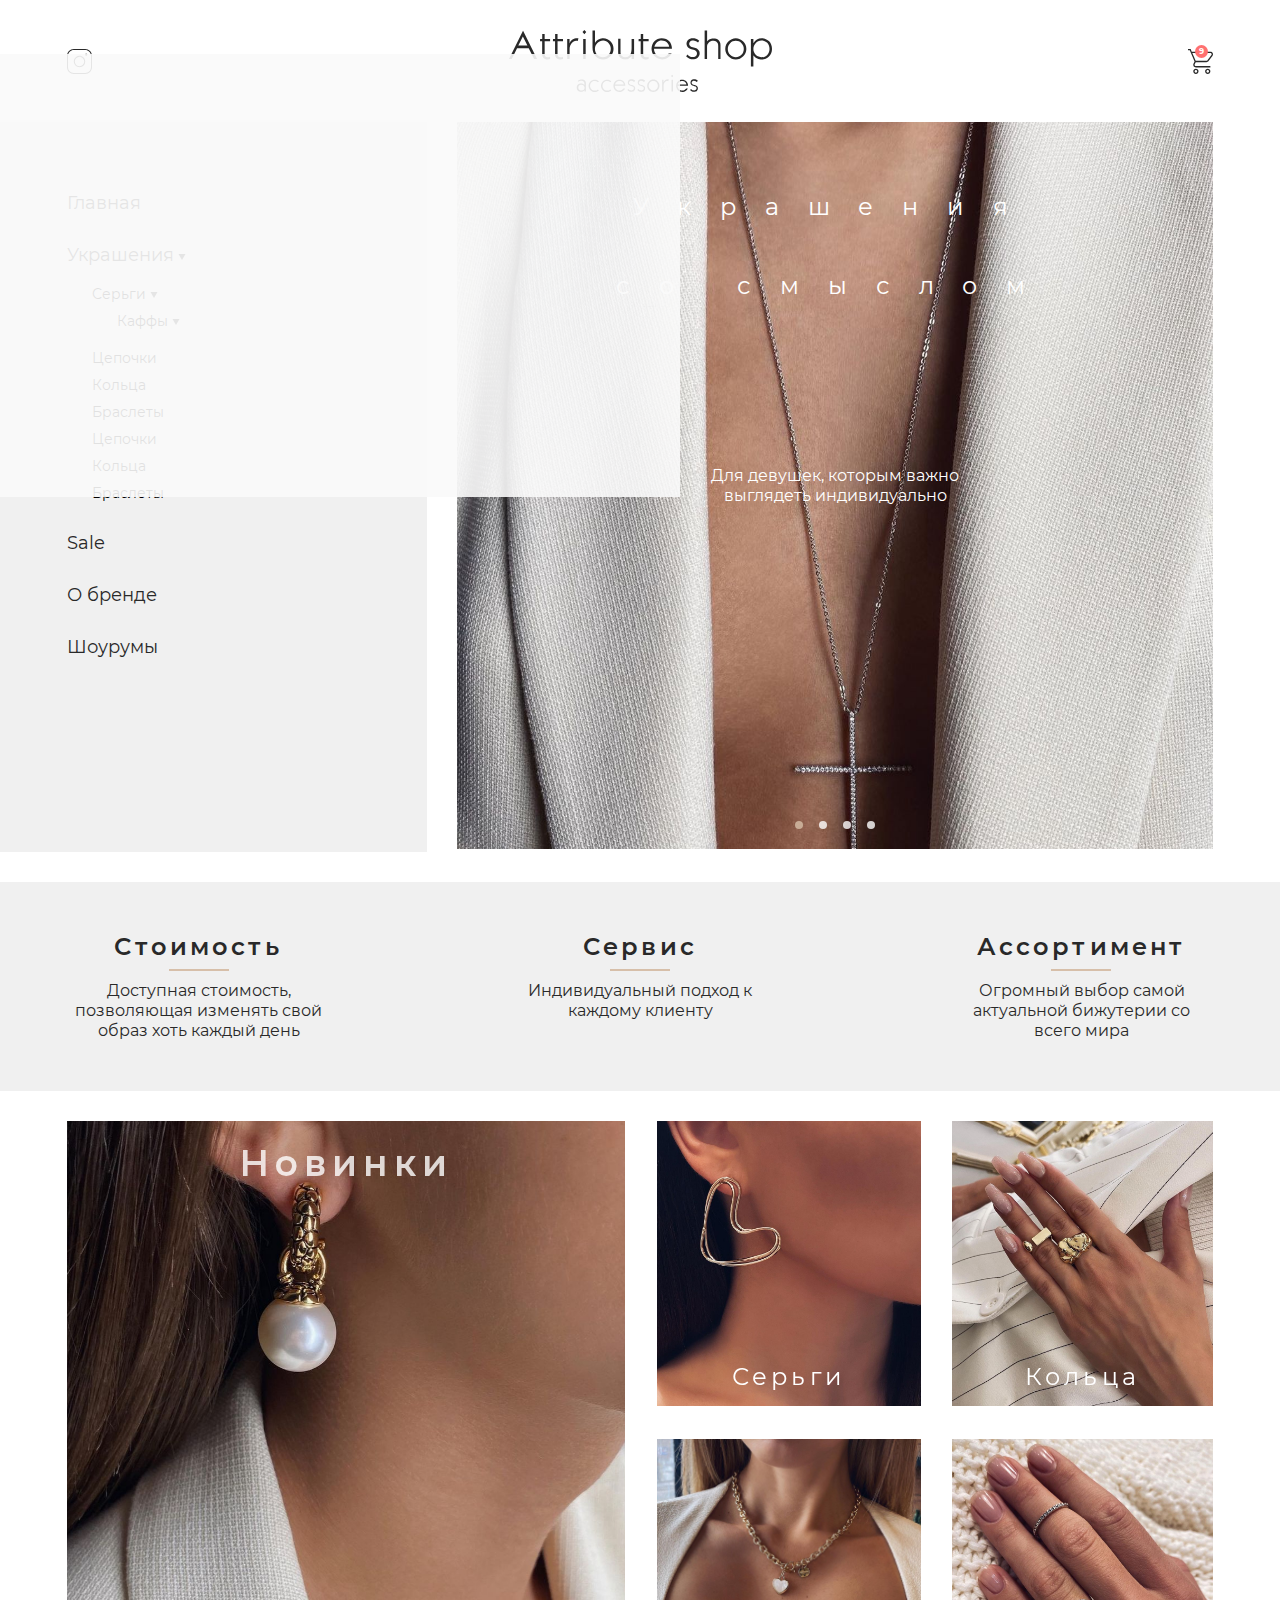
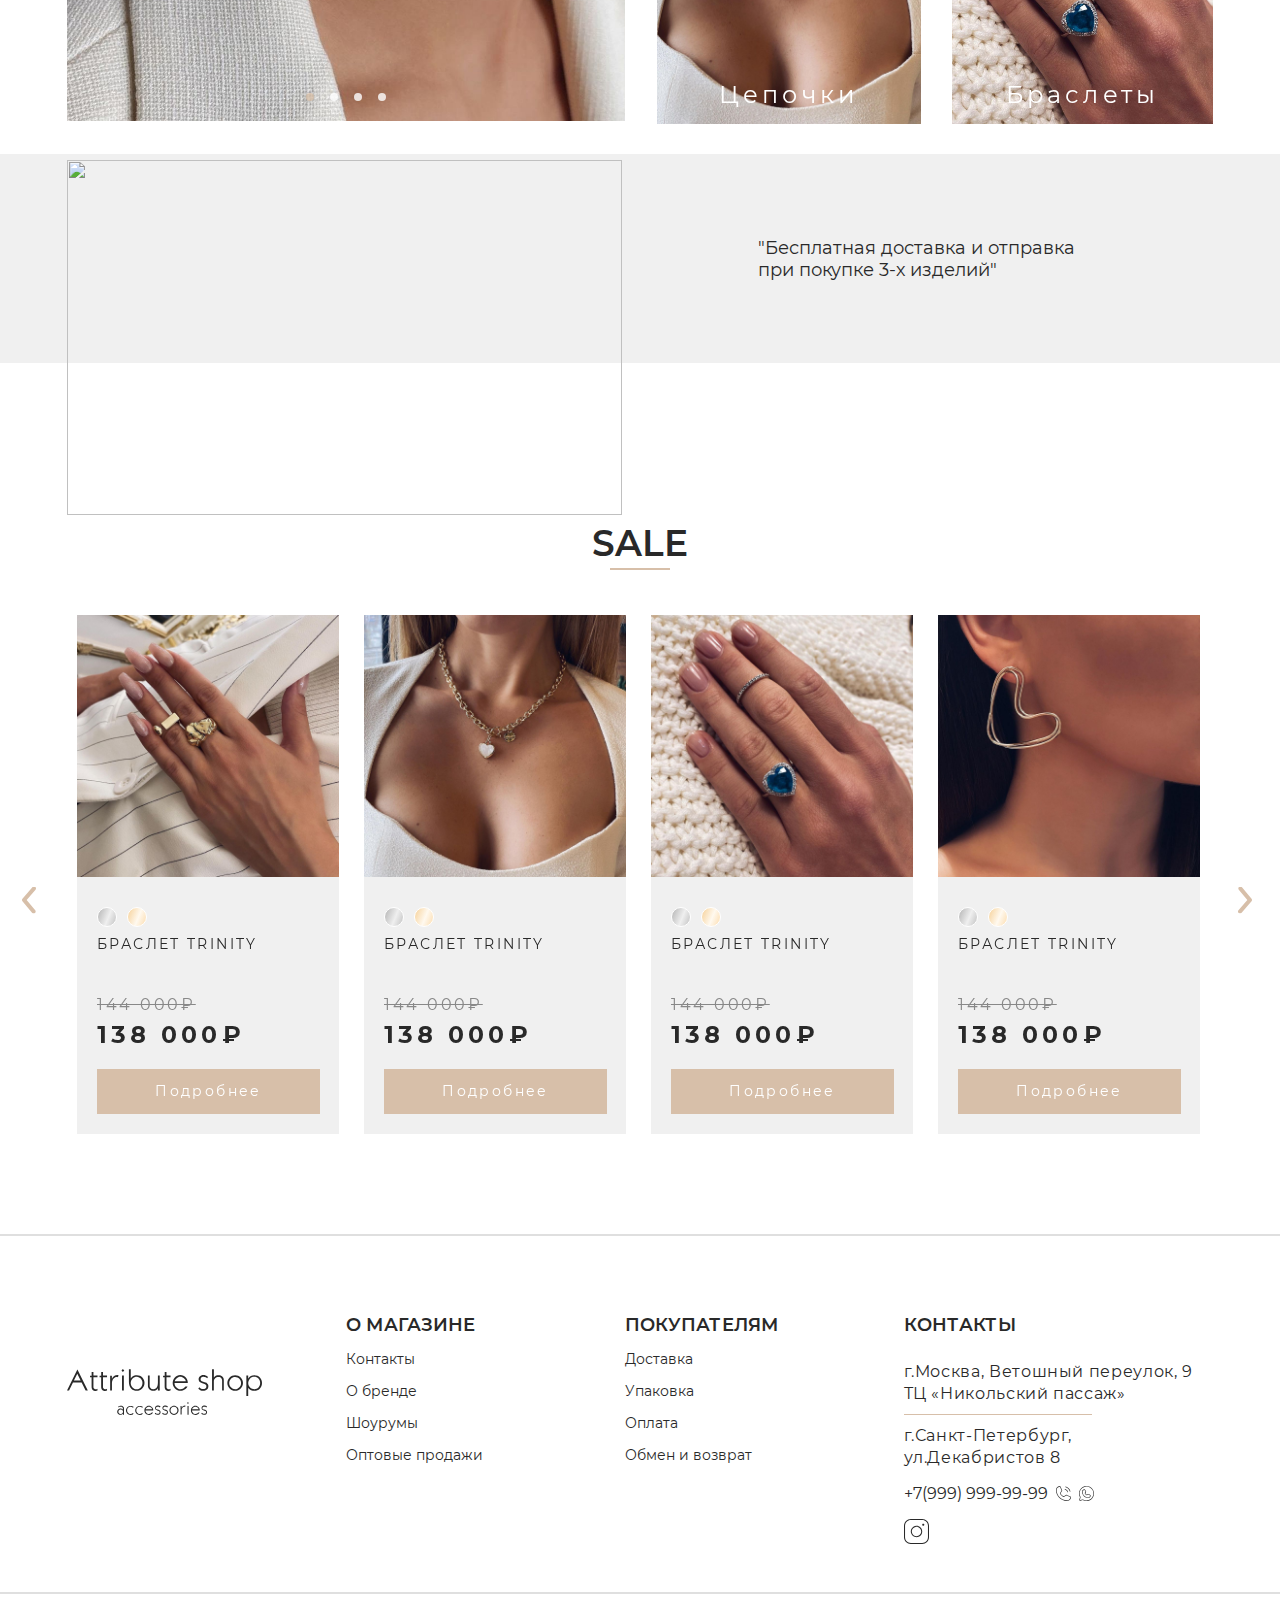
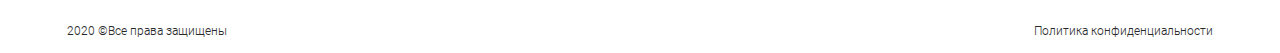
==== index.html @ 47c37ba2 "first" ====
<!DOCTYPE html>
<html lang="en">
  <head>
    <meta charset="UTF-8" />
    <meta name="viewport" content="width=device-width, initial-scale=1.0" />
    <meta http-equiv="X-UA-Compatible" content="ie=edge" />
    <title>Document</title>
    <meta name="author" content="Yuriy Zudikhin" />
    <link rel="stylesheet" href="css/bootstrap.css" />
    <link rel="stylesheet" href="css/slick.css">
    <link rel="stylesheet" href="css/style.css" />
  </head>

  <body>

    <header class="header">
      <div class="container">
        <div class="row">
          <div class="col-12">
            <div class="header_content">
              <a class="header_content_instagram" href="#">
                <img src="img/header/insta.svg" alt="">
              </a>
              <div class="header_content_btn">
                <span></span>
                <span></span>
                <span></span>
              </div>
              <a class="header_content_logo" href="/">
                <img class="header_content_logo_mob" src="img/header/logo_mobile.svg" alt="">
                <img class="header_content_logo_desk" src="img/header/logo_desktop.svg" alt="">
              </a>
              <a class="header_content_cart" href="#">
                <div class="header_content_cart_count">
                  <span>9</span>
                </div>
                <img class="header_content_cart_mob" src="img/header/cart_mob.svg" alt="">
                <img class="header_content_cart_desk" src="img/header/cart_desktop.svg" alt="">
              </a>
            </div>
          </div>
        </div>
      </div>
    </header>

    <div class="header_drop">
      <ul>
        <li><a href="#">Главная</a></li>
        <li>
          <a href="#">Украшения</a>
          <img src="img/arrow_down.svg" alt="">
          <ul class="header_drop_sub">
            <li>
              <a href="#">Серьги</a>
              <img src="img/arrow_down.svg" alt="">
              <ul class="header_drop_sub_drop">
                <li><a href="#">Каффы</a></li>
              </ul>
            </li>
            <li>
              <a href="#">Цепочки</a>
            </li>
            <li>
              <a href="#">Кольца</a>
            </li>
            <li>
              <a href="#">Браслеты</a>
            </li>
          </ul>
        </li>
        <li><a href="#">Sale</a></li>
        <li><a href="#">О бренде</a></li>
        <li><a href="#">Шоурумы</a></li>
      </ul>
      <div class="header_drop_addresses">
        <a class="header_drop_addresses_first" href="#">
          г.Москва, Ветошный переулок, 9 ТЦ «Никольский пассаж»
        </a>
        <a class="header_drop_addresses_second" href="#">
          г.Санкт-Петербург, ул.Декабристов 8
        </a>
      </div>
      <div class="header_drop_link">
        <a class="header_drop_link_insta" href="#"><img src="img/header/insta.svg" alt=""></a>
        <a class="header_drop_link_tel" href="tel:+7(999) 999-99-99">+7(999) 999-99-99</a>
        <a class="header_drop_link_viber" href="#"><img src="img/viber.svg" alt=""></a>
        <a class="header_drop_link_wup" href="#"><img src="img/wup.svg" alt=""></a>
      </div>
    </div>

    <section class="main">
      <div class="container">
        <div class="row">
          <div class="col-4 sidebar">
            <div class="sidebar_content"> 

              <ul class="sidebar_content_menu">
                
                <li class="active">
                  <a href="#">Главная</a>
                </li>

                <li>
                  <a href="#">Украшения</a>
                  <img src="img/arrow_down.svg" alt="">
                  <ul class="sidebar_content_menu_sub">
                    <li>
                      <a href="#">Серьги</a>
                      <img src="img/arrow_down.svg" alt="">
                      <ul class="sidebar_content_menu_sub_drop">
                        <li>
                          <a href="#">Каффы</a>
                          <img src="img/arrow_down.svg" alt="">
                        </li>
                      </ul>
                    </li>
                    <li>
                      <a href="#">Цепочки</a>
                    </li>
                    <li>
                      <a href="#">Кольца</a>
                    </li>
                    <li>
                      <a href="#">Браслеты</a>
                    </li>
                    <li>
                      <a href="#">Цепочки</a>
                    </li>
                    <li>
                      <a href="#">Кольца</a>
                    </li>
                    <li>
                      <a href="#">Браслеты</a>
                    </li>
                  </ul>
                </li>

                <li>
                  <a href="#">Sale</a>
                </li>

                <li>
                  <a href="#">О бренде</a>
                </li>

                <li>
                  <a href="#">Шоурумы</a>
                </li>

              </ul>

            </div>
          </div>
          <div class="col-12 col-xl-8 main_slider">

            <div class="main_slider_content">
              <a class="main_slider_content_item" href="#">
                <div class="main_slider_content_item_title">
                  <span>Украшения</span>
                  <span>со смыслом</span>
                </div>
                
                <p>Для девушек, которым важно выглядеть индивидуально</p>
                <img src="img/main/1.jpg" alt="">
              </a>
  
              <a class="main_slider_content_item" href="#">
                <div class="main_slider_content_item_title">
                  <span>Украшения</span>
                  <span>со смыслом</span>
                </div>
                <p>Для девушек, которым важно выглядеть индивидуально</p>
                <img src="img/main/1.jpg" alt="">
              </a>
  
              <a class="main_slider_content_item" href="#">
                <div class="main_slider_content_item_title">
                  <span>Украшения</span>
                  <span>со смыслом</span>
                </div>
                <p>Для девушек, которым важно выглядеть индивидуально</p>
                <img src="img/main/1.jpg" alt="">
              </a>
  
              <a class="main_slider_content_item" href="#">
                <div class="main_slider_content_item_title">
                  <span>Украшения</span>
                  <span>со смыслом</span>
                </div>
                <p>Для девушек, которым важно выглядеть индивидуально</p>
                <img src="img/main/1.jpg" alt="">
              </a>
            </div>
            


          </div>
        </div>
      </div>
    </section>

    <section class="feature">
      <div class="container">
        <div class="row">
          <div class="col-12">
            <div class="feature_block">
              <div class="feature_block_item">
                <h4>Стоимость</h4>
                <p>Доступная стоимость, позволяющая изменять свой образ хоть каждый день</p>
              </div>

              <div class="feature_block_item">
                <h4>Сервис</h4>
                <p>Индивидуальный подход к каждому клиенту</p>
              </div>

              <div class="feature_block_item">
                <h4>Ассортимент</h4>
                <p>Огромный выбор самой актуальной бижутерии со всего мира</p>
              </div>

            </div>
          </div>
        </div>
      </div>
    </section>

    <section class="home_categories">
      <div class="container">
        <div class="row">
          <div class="col-12">
            <div class="home_categories_block">

              <a class="home_categories_block_item home_categories_block_item-earring" href="#">
                <img src="img/home_cat/sergi.jpg" alt="">
                <h4>Серьги</h4>
                <div class="home_categories_block_item_popup">
                  <h5>Серьги</h5>
                  <span>Подробнее</span>
                </div>
              </a>
              
              <a class="home_categories_block_item home_categories_block_item-ring" href="#">
                <img src="img/home_cat/kolco.jpg" alt="">
                <h4>Кольца</h4>
                <div class="home_categories_block_item_popup">
                  <h5>Кольца</h5>
                  <span>Подробнее</span>
                </div>
              </a>

              <div class="home_categories_block_slider">
                <a href="#" class="home_categories_block_slider_item">
                    <img src="img/home_cat/novinki.jpg" alt="">
                    <h4>Новинки</h4>
                    <div class="home_categories_block_slider_item_popup">
                      <h5>Новинки</h5>
                      <span>Подробнее</span>
                    </div>
                </a>

                <a href="#" class="home_categories_block_slider_item">
                  <img src="img/home_cat/novinki.jpg" alt="">
                  <h4>Новинки</h4>
                  <div class="home_categories_block_slider_item_popup">
                    <h5>Новинки</h5>
                    <span>Подробнее</span>
                  </div>
                </a>

                <a href="#" class="home_categories_block_slider_item">
                  <img src="img/home_cat/novinki.jpg" alt="">
                  <h4>Новинки</h4>
                  <div class="home_categories_block_slider_item_popup">
                    <h5>Новинки</h5>
                    <span>Подробнее</span>
                  </div>
                </a>
                <a href="#" class="home_categories_block_slider_item">
                  <img src="img/home_cat/novinki.jpg" alt="">
                  <h4>Новинки</h4>
                  <div class="home_categories_block_slider_item_popup">
                    <h5>Новинки</h5>
                    <span>Подробнее</span>
                  </div>
                </a>

              </div>

              <a class="home_categories_block_item home_categories_block_item-chains" href="#">
                <img src="img/home_cat/cepochki.jpg" alt="">
                <h4>Цепочки</h4>
                <div class="home_categories_block_item_popup">
                  <h5>Цепочки</h5>
                  <span>Подробнее</span>
                </div>
              </a>

              <a class="home_categories_block_item home_categories_block_item-bracelets" href="#">
                <img src="img/home_cat/brasleti.jpg" alt="">
                <h4>Браслеты</h4>
                <div class="home_categories_block_item_popup">
                  <h5>Браслеты</h5>
                  <span>Подробнее</span>
                </div>
              </a>

            </div>
          </div>
        </div>
      </div>
    </section>

    <section class="home_free">
      <div class="container">
        <div class="row">

          <div class="col-6">
            <div class="home_free_block_img">
              <img src="img/free/1.png" alt="">
            </div>
          </div>

          <div class="col-6">
            <div class="home_free_block_text">
              <p>"Бесплатная доставка и отправка 
                при покупке 3-х изделий"</p>
            </div>
          </div>

        </div>
      </div>
    </section>

    <section class="sale">
      <div class="container">
        <div class="row">
          <div class="col-12">
            <div class="sale_title">
              <h2>SALE</h2>
            </div>
          </div>
          <div class="col-12">
            <div class="sale_block">

              <div class="sale_block_slider">

                <div class="sale_block_slider_item">
                  <div class="sale_block_slider_item_main">

                    <div class="sale_block_slider_item_main_img">
                      <a href="#">
                        <img src="img/home_cat/kolco.jpg" alt="">
                      </a>
                    </div>

                    <div class="sale_block_slider_item_main_colors">
                      <div style="background: linear-gradient(111.8deg, #C0C0C0 11.43%, #EFEFEF 55.88%, #C8C8C8 94.29%);" class="sale_block_slider_item_main_colors_item"></div>
                      <div style="background: linear-gradient(111.8deg, #F8D9AA 11.43%, #FFF9EF 55.88%, #FCE0B7 94.29%);" class="sale_block_slider_item_main_colors_item"></div>
                    </div>

                    <div class="sale_block_slider_item_main_title">
                      <a href="#">БРАСЛЕТ TRINITY</a>
                    </div>

                    <div class="sale_block_slider_item_main_price">
                      <a class="sale_block_slider_item_main_price_old" href="#"><strike>144 000₽</strike></a>
                      <a class="sale_block_slider_item_main_price_current" href="#">138 000₽</a>
                    </div>

                    <a class="sale_block_slider_item_main_detail" href="#">Подробнее</a>

                  </div>
                </div>

                <div class="sale_block_slider_item">
                  <div class="sale_block_slider_item_main">

                    <div class="sale_block_slider_item_main_img">
                      <a href="#">
                        <img src="img/home_cat/cepochki.jpg" alt="">
                      </a>
                    </div>

                    <div class="sale_block_slider_item_main_colors">
                      <div style="background: linear-gradient(111.8deg, #C0C0C0 11.43%, #EFEFEF 55.88%, #C8C8C8 94.29%);" class="sale_block_slider_item_main_colors_item"></div>
                      <div style="background: linear-gradient(111.8deg, #F8D9AA 11.43%, #FFF9EF 55.88%, #FCE0B7 94.29%);" class="sale_block_slider_item_main_colors_item"></div>
                    </div>

                    <div class="sale_block_slider_item_main_title">
                      <a href="#">БРАСЛЕТ TRINITY</a>
                    </div>

                    <div class="sale_block_slider_item_main_price">
                      <a class="sale_block_slider_item_main_price_old" href="#"><strike>144 000₽</strike></a>
                      <a class="sale_block_slider_item_main_price_current" href="#">138 000₽</a>
                    </div>

                    <a class="sale_block_slider_item_main_detail" href="#">Подробнее</a>

                  </div>
                </div>

                <div class="sale_block_slider_item">
                  <div class="sale_block_slider_item_main">

                    <div class="sale_block_slider_item_main_img">
                      <a href="#">
                        <img src="img/home_cat/brasleti.jpg" alt="">
                      </a>
                    </div>

                    <div class="sale_block_slider_item_main_colors">
                      <div style="background: linear-gradient(111.8deg, #C0C0C0 11.43%, #EFEFEF 55.88%, #C8C8C8 94.29%);" class="sale_block_slider_item_main_colors_item"></div>
                      <div style="background: linear-gradient(111.8deg, #F8D9AA 11.43%, #FFF9EF 55.88%, #FCE0B7 94.29%);" class="sale_block_slider_item_main_colors_item"></div>
                    </div>

                    <div class="sale_block_slider_item_main_title">
                      <a href="#">БРАСЛЕТ TRINITY</a>
                    </div>

                    <div class="sale_block_slider_item_main_price">
                      <a class="sale_block_slider_item_main_price_old" href="#"><strike>144 000₽</strike></a>
                      <a class="sale_block_slider_item_main_price_current" href="#">138 000₽</a>
                    </div>

                    <a class="sale_block_slider_item_main_detail" href="#">Подробнее</a>

                  </div>
                </div>

                <div class="sale_block_slider_item">
                  <div class="sale_block_slider_item_main">

                    <div class="sale_block_slider_item_main_img">
                      <a href="#">
                        <img src="img/home_cat/sergi.jpg" alt="">
                      </a>
                    </div>

                    <div class="sale_block_slider_item_main_colors">
                      <div style="background: linear-gradient(111.8deg, #C0C0C0 11.43%, #EFEFEF 55.88%, #C8C8C8 94.29%);" class="sale_block_slider_item_main_colors_item"></div>
                      <div style="background: linear-gradient(111.8deg, #F8D9AA 11.43%, #FFF9EF 55.88%, #FCE0B7 94.29%);" class="sale_block_slider_item_main_colors_item"></div>
                    </div>

                    <div class="sale_block_slider_item_main_title">
                      <a href="#">БРАСЛЕТ TRINITY</a>
                    </div>

                    <div class="sale_block_slider_item_main_price">
                      <a class="sale_block_slider_item_main_price_old" href="#"><strike>144 000₽</strike></a>
                      <a class="sale_block_slider_item_main_price_current" href="#">138 000₽</a>
                    </div>

                    <a class="sale_block_slider_item_main_detail" href="#">Подробнее</a>

                  </div>
                </div>

                <div class="sale_block_slider_item">
                  <div class="sale_block_slider_item_main">

                    <div class="sale_block_slider_item_main_img">
                      <a href="#">
                        <img src="img/home_cat/kolco.jpg" alt="">
                      </a>
                    </div>

                    <div class="sale_block_slider_item_main_colors">
                      <div style="background: linear-gradient(111.8deg, #C0C0C0 11.43%, #EFEFEF 55.88%, #C8C8C8 94.29%);" class="sale_block_slider_item_main_colors_item"></div>
                      <div style="background: linear-gradient(111.8deg, #F8D9AA 11.43%, #FFF9EF 55.88%, #FCE0B7 94.29%);" class="sale_block_slider_item_main_colors_item"></div>
                    </div>

                    <div class="sale_block_slider_item_main_title">
                      <a href="#">БРАСЛЕТ TRINITY</a>
                    </div>

                    <div class="sale_block_slider_item_main_price">
                      <a class="sale_block_slider_item_main_price_old" href="#"><strike>144 000₽</strike></a>
                      <a class="sale_block_slider_item_main_price_current" href="#">138 000₽</a>
                    </div>

                    <a class="sale_block_slider_item_main_detail" href="#">Подробнее</a>

                  </div>
                </div>

                <div class="sale_block_slider_item">
                  <div class="sale_block_slider_item_main">

                    <div class="sale_block_slider_item_main_img">
                      <a href="#">
                        <img src="img/home_cat/cepochki.jpg" alt="">
                      </a>
                    </div>

                    <div class="sale_block_slider_item_main_colors">
                      <div style="background: linear-gradient(111.8deg, #C0C0C0 11.43%, #EFEFEF 55.88%, #C8C8C8 94.29%);" class="sale_block_slider_item_main_colors_item"></div>
                      <div style="background: linear-gradient(111.8deg, #F8D9AA 11.43%, #FFF9EF 55.88%, #FCE0B7 94.29%);" class="sale_block_slider_item_main_colors_item"></div>
                    </div>

                    <div class="sale_block_slider_item_main_title">
                      <a href="#">БРАСЛЕТ TRINITY</a>
                    </div>

                    <div class="sale_block_slider_item_main_price">
                      <a class="sale_block_slider_item_main_price_old" href="#"><strike>144 000₽</strike></a>
                      <a class="sale_block_slider_item_main_price_current" href="#">138 000₽</a>
                    </div>

                    <a class="sale_block_slider_item_main_detail" href="#">Подробнее</a>

                  </div>
                </div>

                <div class="sale_block_slider_item">
                  <div class="sale_block_slider_item_main">

                    <div class="sale_block_slider_item_main_img">
                      <a href="#">
                        <img src="img/home_cat/brasleti.jpg" alt="">
                      </a>
                    </div>

                    <div class="sale_block_slider_item_main_colors">
                      <div style="background: linear-gradient(111.8deg, #C0C0C0 11.43%, #EFEFEF 55.88%, #C8C8C8 94.29%);" class="sale_block_slider_item_main_colors_item"></div>
                      <div style="background: linear-gradient(111.8deg, #F8D9AA 11.43%, #FFF9EF 55.88%, #FCE0B7 94.29%);" class="sale_block_slider_item_main_colors_item"></div>
                    </div>

                    <div class="sale_block_slider_item_main_title">
                      <a href="#">БРАСЛЕТ TRINITY</a>
                    </div>

                    <div class="sale_block_slider_item_main_price">
                      <a class="sale_block_slider_item_main_price_old" href="#"><strike>144 000₽</strike></a>
                      <a class="sale_block_slider_item_main_price_current" href="#">138 000₽</a>
                    </div>

                    <a class="sale_block_slider_item_main_detail" href="#">Подробнее</a>

                  </div>
                </div>

                <div class="sale_block_slider_item">
                  <div class="sale_block_slider_item_main">

                    <div class="sale_block_slider_item_main_img">
                      <a href="#">
                        <img src="img/home_cat/sergi.jpg" alt="">
                      </a>
                    </div>

                    <div class="sale_block_slider_item_main_colors">
                      <div style="background: linear-gradient(111.8deg, #C0C0C0 11.43%, #EFEFEF 55.88%, #C8C8C8 94.29%);" class="sale_block_slider_item_main_colors_item"></div>
                      <div style="background: linear-gradient(111.8deg, #F8D9AA 11.43%, #FFF9EF 55.88%, #FCE0B7 94.29%);" class="sale_block_slider_item_main_colors_item"></div>
                    </div>

                    <div class="sale_block_slider_item_main_title">
                      <a href="#">БРАСЛЕТ TRINITY</a>
                    </div>

                    <div class="sale_block_slider_item_main_price">
                      <a class="sale_block_slider_item_main_price_old" href="#"><strike>144 000₽</strike></a>
                      <a class="sale_block_slider_item_main_price_current" href="#">138 000₽</a>
                    </div>

                    <a class="sale_block_slider_item_main_detail" href="#">Подробнее</a>

                  </div>
                </div>

              </div>

              <div class="sale_block_arrows">
                <button class="sale_block_arrows_prev">
                  <img src="img/sale/arrow_prev.svg" alt="">
                </button>

                <button class="sale_block_arrows_next">
                  <img src="img/sale/arrow_next.svg" alt="">
                </button>

              </div>

            </div>
          </div>
        </div>
      </div>
    </section>

    <footer class="footer">
      <div class="container">
        <div class="row">
          <div class="col-12">
            <div class="footer_content">
              <div class="footer_content_logo">
                <a href="/">
                  <img class="footer_content_logo_mob" src="img/footer/logo_mob.svg" alt="">
                  <img class="footer_content_logo_desktop" src="img/footer/logo_footer.svg" alt="">
                </a>
              </div>
              <div class="footer_content_item footer_content_item-shop">
                <h3>О МАГАЗИНЕ</h3>
                <ul>
                  <li>
                    <a href="#">Контакты</a>
                  </li>
                  <li>
                    <a href="#">О бренде</a>
                  </li>
                  <li>
                    <a href="#">Шоурумы</a>
                  </li>
                  <li>
                    <a href="#">Оптовые продажи</a>
                  </li>
                </ul>
              </div>

              <div class="footer_content_item footer_content_item-buyer">
                <h3>ПОКУПАТЕЛЯМ</h3>
                <ul>
                  <li>
                    <a href="#">Доставка</a>
                  </li>
                  <li>
                    <a href="#">Упаковка</a>
                  </li>
                  <li>
                    <a href="#">Оплата</a>
                  </li>
                  <li>
                    <a href="#">Обмен и возврат</a>
                  </li>
                </ul>
              </div>

              <div class="footer_content_item footer_content_item-contacts">
                <h3>КОНТАКТЫ</h3>
                <div class="footer_content_item-contacts_item footer_content_item-contacts_item-first">
                  <a href="#">
                    г.Москва, Ветошный переулок, 9 ТЦ «Никольский пассаж»
                  </a>
                </div>
                <div class="footer_content_item-contacts_item footer_content_item-contacts_item-second">
                  <a href="#">
                    г.Санкт-Петербург, ул.Декабристов 8
                  </a>
                </div>
                <div class="footer_content_item-contacts_item_links">
                  <a class="footer_content_item-contacts_item_links_tel" href="tel:+7(999) 999-99-99">+7(999) 999-99-99</a>
                  <a href="#"><img src="img/footer/viber.svg" alt=""></a>
                  <a href="#"><img src="img/footer/wup.svg" alt=""></a>
                </div>
                <a class="footer_content_item-contacts_item_insta" href="#">
                  <img src="img/header/insta.svg" alt="">
                </a>
              </div>

            </div>
          </div>
        </div>
      </div>
    </footer>

    <div class="copyright">
      <div class="container">
        <div class="row">
          <div class="col-12">
            <div class="copyright_main">
              <p>2020 ©Все права защищены</p>
              <a href="#">Политика конфиденциальности</a>
            </div>
          </div>
        </div>
      </div>
    </div>

    <div class="fakeblock"></div>

    <script src="js/jquery-3.5.1.min.js"></script>
    <script src="js/slick.js"></script>
    <script src="js/main.js"></script>
  </body>
</html>
---- css/style.css ----
html, body, div, span, applet, object, iframe,
h1, h2, h3, h4, h5, h6, p, blockquote, pre,
a, abbr, acronym, address, big, cite, code,
del, dfn, em, img, ins, kbd, q, s, samp,
small, strike, strong, sub, sup, tt, var,
b, u, i, center,
dl, dt, dd, ol, ul, li,
fieldset, form, label, legend,
table, caption, tbody, tfoot, thead, tr, th, td,
article, aside, canvas, details, embed,
figure, figcaption, footer, header, hgroup,
menu, nav, output, ruby, section, summary,
time, mark, audio, video {
  margin: 0;
  padding: 0;
  border: 0;
  font-size: 100%;
  font: inherit;
  vertical-align: baseline;
}

/* make sure to set some focus styles for accessibility */
:focus {
  outline: 0;
}

/* HTML5 display-role reset for older browsers */
article, aside, details, figcaption, figure,
footer, header, hgroup, menu, nav, section {
  display: block;
}

body {
  line-height: 1;
}

ol, ul {
  list-style: none;
}

blockquote, q {
  quotes: none;
}

blockquote:before, blockquote:after,
q:before, q:after {
  content: '';
  content: none;
}

table {
  border-collapse: collapse;
  border-spacing: 0;
}

input[type=search]::-webkit-search-cancel-button,
input[type=search]::-webkit-search-decoration,
input[type=search]::-webkit-search-results-button,
input[type=search]::-webkit-search-results-decoration {
  -webkit-appearance: none;
  -moz-appearance: none;
}

input[type=search] {
  -webkit-appearance: none;
  -moz-appearance: none;
  -webkit-box-sizing: content-box;
  box-sizing: content-box;
}

textarea {
  overflow: auto;
  vertical-align: top;
  resize: vertical;
}

/**
 * Correct `inline-block` display not defined in IE 6/7/8/9 and Firefox 3.
 */
audio,
canvas,
video {
  display: inline-block;
  *display: inline;
  *zoom: 1;
  max-width: 100%;
}

/**
 * Prevent modern browsers from displaying `audio` without controls.
 * Remove excess height in iOS 5 devices.
 */
audio:not([controls]) {
  display: none;
  height: 0;
}

/**
 * Address styling not present in IE 7/8/9, Firefox 3, and Safari 4.
 * Known issue: no IE 6 support.
 */
[hidden] {
  display: none;
}

/**
 * 1. Correct text resizing oddly in IE 6/7 when body `font-size` is set using
 *    `em` units.
 * 2. Prevent iOS text size adjust after orientation change, without disabling
 *    user zoom.
 */
html {
  font-size: 100%;
  /* 1 */
  -webkit-text-size-adjust: 100%;
  /* 2 */
  -ms-text-size-adjust: 100%;
  /* 2 */
}

/**
 * Address `outline` inconsistency between Chrome and other browsers.
 */
a {
  text-decoration: none;
}

a:focus {
  outline: none;
}

/**
 * Improve readability when focused and also mouse hovered in all browsers.
 */
a:active,
a:hover {
  outline: 0;
}

/**
 * 1. Remove border when inside `a` element in IE 6/7/8/9 and Firefox 3.
 * 2. Improve image quality when scaled in IE 7.
 */
img {
  border: 0;
  /* 1 */
  -ms-interpolation-mode: bicubic;
  /* 2 */
}

/**
 * Address margin not present in IE 6/7/8/9, Safari 5, and Opera 11.
 */
figure {
  margin: 0;
}

/**
 * Correct margin displayed oddly in IE 6/7.
 */
form {
  margin: 0;
}

/**
 * Define consistent border, margin, and padding.
 */
fieldset {
  border: 1px solid #c0c0c0;
  margin: 0 2px;
  padding: 0.35em 0.625em 0.75em;
}

/**
 * 1. Correct color not being inherited in IE 6/7/8/9.
 * 2. Correct text not wrapping in Firefox 3.
 * 3. Correct alignment displayed oddly in IE 6/7.
 */
legend {
  border: 0;
  /* 1 */
  padding: 0;
  white-space: normal;
  /* 2 */
  *margin-left: -7px;
  /* 3 */
}

/**
 * 1. Correct font size not being inherited in all browsers.
 * 2. Address margins set differently in IE 6/7, Firefox 3+, Safari 5,
 *    and Chrome.
 * 3. Improve appearance and consistency in all browsers.
 */
button,
input,
select,
textarea {
  font-size: 100%;
  /* 1 */
  margin: 0;
  /* 2 */
  vertical-align: baseline;
  /* 3 */
  vertical-align: middle;
  /* 3 */
}

/**
 * Address Firefox 3+ setting `line-height` on `input` using `!important` in
 * the UA stylesheet.
 */
button,
input {
  line-height: normal;
  padding: 0px;
}

/**
 * Address inconsistent `text-transform` inheritance for `button` and `select`.
 * All other form control elements do not inherit `text-transform` values.
 * Correct `button` style inheritance in Chrome, Safari 5+, and IE 6+.
 * Correct `select` style inheritance in Firefox 4+ and Opera.
 */
button,
select {
  text-transform: none;
}

/**
 * 1. Avoid the WebKit bug in Android 4.0.* where (2) destroys native `audio`
 *    and `video` controls.
 * 2. Correct inability to style clickable `input` types in iOS.
 * 3. Improve usability and consistency of cursor style between image-type
 *    `input` and others.
 * 4. Remove inner spacing in IE 7 without affecting normal text inputs.
 *    Known issue: inner spacing remains in IE 6.
 */
button,
html input[type="button"],
input[type="reset"],
input[type="submit"] {
  -webkit-appearance: button;
  /* 2 */
  cursor: pointer;
  /* 3 */
  *overflow: visible;
  /* 4 */
}

/**
 * Re-set default cursor for disabled elements.
 */
button[disabled],
html input[disabled] {
  cursor: default;
}

/**
 * 1. Address box sizing set to content-box in IE 8/9.
 * 2. Remove excess padding in IE 8/9.
 * 3. Remove excess padding in IE 7.
 *    Known issue: excess padding remains in IE 6.
 */
input[type="checkbox"],
input[type="radio"] {
  -webkit-box-sizing: border-box;
          box-sizing: border-box;
  /* 1 */
  padding: 0;
  /* 2 */
  *height: 13px;
  /* 3 */
  *width: 13px;
  /* 3 */
}

/**
 * 1. Address `appearance` set to `searchfield` in Safari 5 and Chrome.
 * 2. Address `box-sizing` set to `border-box` in Safari 5 and Chrome
 *    (include `-moz` to future-proof).
 */
input[type="search"] {
  -webkit-appearance: textfield;
  /* 1 */
  -webkit-box-sizing: content-box;
  /* 2 */
  box-sizing: content-box;
}

/**
 * Remove inner padding and search cancel button in Safari 5 and Chrome
 * on OS X.
 */
input[type="search"]::-webkit-search-cancel-button,
input[type="search"]::-webkit-search-decoration {
  -webkit-appearance: none;
}

/**
 * Remove inner padding and border in Firefox 3+.
 */
button::-moz-focus-inner,
input::-moz-focus-inner {
  border: 0;
  padding: 0;
}

/**
 * 1. Remove default vertical scrollbar in IE 6/7/8/9.
 * 2. Improve readability and alignment in all browsers.
 */
textarea {
  overflow: auto;
  /* 1 */
  vertical-align: top;
  /* 2 */
}

/**
 * Remove most spacing between table cells.
 */
table {
  border-collapse: collapse;
  border-spacing: 0;
}

html,
button,
input,
select,
textarea {
  color: #222;
}

::-moz-selection {
  background: #b3d4fc;
  text-shadow: none;
}

::selection {
  background: #b3d4fc;
  text-shadow: none;
}

img {
  vertical-align: middle;
}

fieldset {
  border: 0;
  margin: 0;
  padding: 0;
}

textarea {
  resize: vertical;
}

@font-face {
  font-family: "Montserrat-Regular";
  src: url("../fonts/Montserrat-Regular.eot");
  src: url("../fonts/Montserrat-Regular.eot?#iefix") format("embedded-opentype"), url("../fonts/Montserrat-Regular.woff2") format("woff2"), url("../fonts/Montserrat-Regular.woff") format("woff"), url("../fonts/Montserrat-Regular.ttf") format("truetype"), url("../fonts/Montserrat-Regular.svg#Montserrat-Regular") format("svg");
  font-style: normal;
  font-weight: normal;
}

@font-face {
  font-family: "Montserrat-SemiBold";
  src: url("../fonts/Montserrat-SemiBold.eot");
  src: url("../fonts/Montserrat-SemiBold.eot?#iefix") format("embedded-opentype"), url("../fonts/Montserrat-SemiBold.woff2") format("woff2"), url("../fonts/Montserrat-SemiBold.woff") format("woff"), url("../fonts/Montserrat-SemiBold.ttf") format("truetype"), url("../fonts/Montserrat-SemiBold.svg#Montserrat-SemiBold") format("svg");
  font-style: normal;
  font-weight: normal;
}

@font-face {
  font-family: "Montserrat-Bold";
  src: url("../fonts/Montserrat-Bold.eot");
  src: url("../fonts/Montserrat-Bold.eot?#iefix") format("embedded-opentype"), url("../fonts/Montserrat-Bold.woff2") format("woff2"), url("../fonts/Montserrat-Bold.woff") format("woff"), url("../fonts/Montserrat-Bold.ttf") format("truetype"), url("../fonts/Montserrat-Bold.svg#Montserrat-Bold") format("svg");
  font-style: normal;
  font-weight: normal;
}

@font-face {
  font-family: "Roboto-Light";
  src: url("../fonts/Roboto-Light.eot");
  src: url("../fonts/Roboto-Light.eot?#iefix") format("embedded-opentype"), url("../fonts/Roboto-Light.woff2") format("woff2"), url("../fonts/Roboto-Light.woff") format("woff"), url("../fonts/Roboto-Light.ttf") format("truetype"), url("../fonts/Roboto-Light.svg#Roboto-Light") format("svg");
  font-style: normal;
  font-weight: normal;
}

.header {
  position: fixed;
  top: 0;
  left: 0;
  width: 100%;
  background-color: #fff;
  -webkit-box-sizing: border-box;
          box-sizing: border-box;
  padding: 15px 0px;
  z-index: 3;
}

@media (min-width: 768px) {
  .header {
    padding: 30px 0px;
  }
}

@media (min-width: 1200px) {
  .header {
    position: relative;
  }
}

.header_content {
  display: -webkit-box;
  display: -ms-flexbox;
  display: flex;
  -webkit-box-pack: justify;
      -ms-flex-pack: justify;
          justify-content: space-between;
  -webkit-box-align: center;
      -ms-flex-align: center;
          align-items: center;
}

.header_content_instagram {
  display: none;
}

@media (min-width: 1200px) {
  .header_content_instagram {
    display: block;
  }
}

.header_content_btn {
  position: relative;
  width: 26px;
  height: 17px;
  cursor: pointer;
}

.header_content_btn span {
  position: absolute;
  left: 0;
  height: 2px;
  -webkit-transition: 0.25s ease-in-out;
  transition: 0.25s ease-in-out;
  background-color: #292929;
}

.header_content_btn span:first-child {
  width: 100%;
  top: 0;
}

.header_content_btn span:nth-child(2) {
  width: 100%;
  top: 7px;
}

.header_content_btn span:last-child {
  width: 20px;
  top: 14px;
}

@media (min-width: 1200px) {
  .header_content_btn {
    display: none;
  }
}

.header_content_btn.active span {
  -webkit-transition: 0.25s ease-in-out;
  transition: 0.25s ease-in-out;
}

.header_content_btn.active span:first-child {
  -webkit-transform: rotate(45deg);
          transform: rotate(45deg);
  top: 7px;
}

.header_content_btn.active span:nth-child(2) {
  width: 0%;
  opacity: 0;
}

.header_content_btn.active span:last-child {
  top: 7px;
  width: 100%;
  -webkit-transform: rotate(-45deg);
          transform: rotate(-45deg);
}

.header_content_logo_desk {
  display: none;
}

@media (min-width: 768px) {
  .header_content_logo_desk {
    display: block;
  }
}

.header_content_logo_mob {
  display: block;
}

@media (min-width: 768px) {
  .header_content_logo_mob {
    display: none;
  }
}

.header_content_cart {
  position: relative;
}

.header_content_cart_count {
  position: absolute;
  left: 7px;
  top: -2px;
  -webkit-box-sizing: border-box;
          box-sizing: border-box;
  background-color: #FF7070;
  border-radius: 50%;
  min-width: 10px;
  min-height: 10px;
  display: -webkit-box;
  display: -ms-flexbox;
  display: flex;
  -webkit-box-pack: center;
      -ms-flex-pack: center;
          justify-content: center;
  -webkit-box-align: center;
      -ms-flex-align: center;
          align-items: center;
}

.header_content_cart_count span {
  font-size: 7px;
  color: white;
  text-transform: uppercase;
  font-family: "Montserrat-Bold";
}

@media (min-width: 768px) {
  .header_content_cart_count {
    min-width: 13px;
    min-height: 13px;
    top: -4px;
  }
  .header_content_cart_count span {
    font-size: 8px;
  }
}

.header_content_cart_desk {
  display: none;
}

@media (min-width: 768px) {
  .header_content_cart_desk {
    display: block;
  }
}

.header_content_cart_mob {
  display: block;
}

@media (min-width: 768px) {
  .header_content_cart_mob {
    display: none;
  }
}

.header_drop {
  height: auto;
  top: 54px;
  -webkit-transform: translateX(-600px);
          transform: translateX(-600px);
  width: 100%;
  position: fixed;
  -webkit-box-sizing: border-box;
          box-sizing: border-box;
  padding: 20px 0px 15px 0px;
  z-index: 3;
  display: -webkit-box;
  display: -ms-flexbox;
  display: flex;
  -webkit-box-orient: vertical;
  -webkit-box-direction: normal;
      -ms-flex-direction: column;
          flex-direction: column;
  background: rgba(250, 250, 250, 0.9);
  -webkit-transition: all 0.2s linear;
  transition: all 0.2s linear;
}

.header_drop.active {
  -webkit-transition: all 0.2s linear;
  transition: all 0.2s linear;
  -webkit-transform: translateX(0px);
          transform: translateX(0px);
}

.header_drop ul {
  margin-left: 27px;
}

.header_drop ul li {
  margin-bottom: 30px;
}

.header_drop ul li a {
  font-family: "Montserrat-Regular";
  font-size: 18px;
  line-height: 22px;
  color: #292929;
}

.header_drop ul li .header_drop_sub {
  margin-top: 20px;
  display: none;
}

.header_drop ul li .header_drop_sub li {
  margin-bottom: 10px;
}

.header_drop ul li .header_drop_sub li a {
  font-family: "Montserrat-Regular";
  font-size: 14px;
  line-height: 17px;
  color: #000000;
}

.header_drop ul li .header_drop_sub_drop {
  margin-top: 10px;
  margin-bottom: 20px;
}

.header_drop_addresses {
  display: -webkit-box;
  display: -ms-flexbox;
  display: flex;
  -webkit-box-orient: vertical;
  -webkit-box-direction: normal;
      -ms-flex-direction: column;
          flex-direction: column;
  width: 222px;
  margin-left: 15px;
}

.header_drop_addresses a {
  font-family: "Montserrat-Regular";
  font-size: 12px;
  line-height: 16px;
  letter-spacing: 0.04em;
  color: #292929;
}

.header_drop_addresses_first {
  position: relative;
}

.header_drop_addresses_first:after {
  content: "";
  position: absolute;
  left: 0;
  bottom: -10px;
  width: 212px;
  height: 1px;
  background-color: #D7BFA9;
}

.header_drop_addresses_second {
  margin-top: 20px;
}

.header_drop_link {
  margin-top: 39px;
  margin-left: 27px;
}

.header_drop_link_tel {
  font-family: "Montserrat-Regular";
  font-size: 12px;
  line-height: 15px;
  color: #292929;
  margin-left: 27px;
}

.header_drop_link_tel:hover {
  color: #292929;
}

.header_drop_link_viber {
  margin-left: 10px;
}

.header_drop_link_wup {
  margin-left: 5px;
}

.fakeblock {
  height: 100%;
  background: rgba(255, 255, 255, 0.5);
  -webkit-backdrop-filter: blur(4px);
          backdrop-filter: blur(4px);
  width: 100%;
  display: none;
  position: absolute;
  left: 0;
  top: 0;
}

.fakeblock.active {
  display: block;
}

.main {
  margin-top: 54px;
}

@media (min-width: 768px) {
  .main {
    margin-top: 122px;
  }
}

@media (min-width: 1200px) {
  .main {
    position: relative;
    margin-top: 0px;
  }
  .main::before {
    content: "";
    position: absolute;
    width: 30%;
    height: 100%;
    background-color: #F0F0F0;
    left: 0;
    top: 0;
    z-index: -1;
  }
}

.main_slider_content_item {
  position: relative;
  height: 334px;
}

@media (min-width: 768px) {
  .main_slider_content_item {
    height: 708px;
  }
}

@media (min-width: 1200px) {
  .main_slider_content_item {
    height: 727px;
  }
}

.main_slider_content_item_title {
  position: absolute;
  display: -webkit-box;
  display: -ms-flexbox;
  display: flex;
  -webkit-box-orient: vertical;
  -webkit-box-direction: normal;
      -ms-flex-direction: column;
          flex-direction: column;
  -webkit-box-pack: center;
      -ms-flex-pack: center;
          justify-content: center;
  -webkit-box-align: center;
      -ms-flex-align: center;
          align-items: center;
  top: 20px;
  width: 100%;
}

.main_slider_content_item_title span {
  font-size: 16px;
  line-height: 20px;
  letter-spacing: 1.2em;
  color: #FFFFFF;
  font-family: "Montserrat-Regular";
  margin-top: 20px;
  display: block;
}

@media (min-width: 768px) {
  .main_slider_content_item_title span {
    font-size: 24px;
    line-height: 29px;
    margin-top: 50px;
  }
}

.main_slider_content_item p {
  font-size: 14px;
  line-height: 17px;
  text-align: center;
  font-family: "Montserrat-Regular";
  color: #FFFFFF;
  position: absolute;
  top: 50%;
  left: 50%;
  -webkit-transform: translate(-50%, -50%);
          transform: translate(-50%, -50%);
  width: 257px;
}

@media (min-width: 768px) {
  .main_slider_content_item p {
    font-size: 16px;
    line-height: 20px;
  }
}

.main_slider_content_item img {
  width: 100%;
  height: 100%;
  -o-object-fit: cover;
     object-fit: cover;
}

.main_slider_content .slick-dots {
  display: -webkit-box;
  display: -ms-flexbox;
  display: flex;
  position: absolute;
  left: 50%;
  bottom: 13px;
  -webkit-transform: translateX(-50%);
          transform: translateX(-50%);
}

.main_slider_content .slick-dots li {
  padding: 0;
  width: 8px;
  height: 8px;
  margin: 0px 8px;
  cursor: pointer;
  position: relative;
}

.main_slider_content .slick-dots li button {
  border: none;
  position: absolute;
  left: 0;
  top: 0;
  width: 100%;
  height: 100%;
  padding: 0;
  font-size: 0;
  line-height: 0;
  border-radius: 50%;
  background: #FFFFFF;
  opacity: 0.8;
  cursor: pointer;
}

.main_slider_content .slick-dots li.slick-active button {
  background-color: #D7BFA9;
}

@media (min-width: 768px) {
  .main_slider_content .slick-dots {
    bottom: 23px;
  }
}

.sidebar {
  display: none;
}

@media (min-width: 1200px) {
  .sidebar {
    display: block;
  }
}

.sidebar_content {
  background-color: #F0F0F0;
  max-width: 360px;
  height: 100%;
  padding-top: 70px;
}

.sidebar_content_menu li {
  margin-bottom: 30px;
}

.sidebar_content_menu li a {
  font-family: "Montserrat-Regular";
  font-size: 18px;
  line-height: 22px;
  color: #292929;
}

.sidebar_content_menu_sub {
  display: block;
  margin-left: 25px;
  margin-top: 20px;
}

.sidebar_content_menu_sub li {
  margin-bottom: 10px;
}

.sidebar_content_menu_sub li a {
  font-size: 14px;
  line-height: 17px;
  color: #000000;
}

.sidebar_content_menu_sub_drop {
  margin-left: 25px;
  margin-top: 10px;
  margin-bottom: 20px;
}

.feature {
  background-color: #F0F0F0;
  margin-top: 15px;
}

@media (min-width: 768px) {
  .feature {
    margin-top: 30px;
  }
}

.feature_block {
  display: -webkit-box;
  display: -ms-flexbox;
  display: flex;
  overflow-x: scroll;
  position: relative;
  scrollbar-width: none;
}

.feature_block::-webkit-scrollbar {
  width: 0;
  height: 0;
}

.feature_block_item {
  min-width: 100%;
  display: -webkit-box;
  display: -ms-flexbox;
  display: flex;
  -webkit-box-align: center;
      -ms-flex-align: center;
          align-items: center;
  -webkit-box-orient: vertical;
  -webkit-box-direction: normal;
      -ms-flex-direction: column;
          flex-direction: column;
  -webkit-box-sizing: border-box;
          box-sizing: border-box;
  padding: 20px 0px;
}

@media (min-width: 1200px) {
  .feature_block_item {
    padding: 50px 0px;
  }
}

.feature_block_item h4 {
  font-family: "Montserrat-SemiBold";
  font-size: 16px;
  line-height: 20px;
  letter-spacing: 0.13em;
  color: #292929;
  position: relative;
}

@media (min-width: 1200px) {
  .feature_block_item h4 {
    font-size: 24px;
    line-height: 29px;
  }
}

.feature_block_item h4:after {
  content: "";
  position: absolute;
  bottom: -10px;
  width: 60px;
  height: 2px;
  left: 50%;
  -webkit-transform: translateX(-50%);
          transform: translateX(-50%);
  background-color: #D7BFA9;
}

.feature_block_item p {
  font-family: "Montserrat-Regular";
  font-size: 14px;
  line-height: 17px;
  text-align: center;
  color: #292929;
  max-width: 223px;
  margin-top: 20px;
}

@media (min-width: 1200px) {
  .feature_block_item p {
    max-width: 100%;
    font-size: 16px;
    line-height: 20px;
  }
}

@media (min-width: 768px) {
  .feature_block {
    -webkit-box-pack: justify;
        -ms-flex-pack: justify;
            justify-content: space-between;
  }
  .feature_block_item {
    width: 223px;
    min-width: 223px;
  }
}

@media (min-width: 1200px) {
  .feature_block_item {
    width: 263px;
    min-width: 263px;
  }
}

.home_categories_block {
  display: -webkit-box;
  display: -ms-flexbox;
  display: flex;
  position: relative;
  -webkit-box-pack: justify;
      -ms-flex-pack: justify;
          justify-content: space-between;
  -ms-flex-wrap: wrap;
      flex-wrap: wrap;
}

.home_categories_block_item {
  width: calc(50% - 7.5px);
  position: relative;
  margin-top: 15px;
}

@media (min-width: 768px) {
  .home_categories_block_item {
    margin-top: 30px;
    width: calc(50% - 12px);
  }
}

@media (min-width: 1200px) {
  .home_categories_block_item {
    position: absolute;
    height: 285px;
  }
  .home_categories_block_item-earring {
    left: 590px;
    width: 264px;
  }
  .home_categories_block_item-ring {
    right: 0px;
    width: 261px;
  }
  .home_categories_block_item-chains {
    bottom: 0px;
    left: 590px;
    width: 264px;
  }
  .home_categories_block_item-bracelets {
    right: 0px;
    bottom: 0px;
    width: 261px;
  }
}

.home_categories_block_item_popup {
  position: absolute;
  left: 50%;
  top: 50%;
  -webkit-transform: translate(-50%, -50%);
          transform: translate(-50%, -50%);
  opacity: 0;
}

.home_categories_block_item_popup h5 {
  font-family: "Montserrat-Regular";
  font-size: 16px;
  line-height: 20px;
  letter-spacing: 0.17em;
  color: #FFFFFF;
  bottom: 0px;
  position: relative;
}

.home_categories_block_item_popup h5:after {
  content: "";
  position: absolute;
  bottom: -10px;
  left: 50%;
  -webkit-transform: translateX(-50%);
          transform: translateX(-50%);
  width: 122px;
  height: 1px;
  background-color: rgba(255, 255, 255, 0.5);
}

@media (min-width: 768px) {
  .home_categories_block_item_popup h5 {
    font-size: 24px;
    line-height: 29px;
    letter-spacing: 0.17em;
  }
}

.home_categories_block_item_popup span {
  font-family: "Montserrat-Regular";
  font-size: 14px;
  line-height: 17px;
  color: #FFFFFF;
  display: block;
  -webkit-transform: translateY(20px);
          transform: translateY(20px);
  text-align: center;
}

@media (min-width: 768px) {
  .home_categories_block_item_popup span {
    font-size: 16px;
    line-height: 20px;
  }
}

.home_categories_block_item img {
  width: 100%;
  height: 100%;
}

@media (min-width: 1200px) {
  .home_categories_block_item img {
    -o-object-fit: cover;
       object-fit: cover;
  }
}

.home_categories_block_item h4 {
  position: absolute;
  left: 50%;
  bottom: 15px;
  -webkit-transform: translateX(-50%);
          transform: translateX(-50%);
  font-family: "Montserrat-Regular";
  font-size: 16px;
  line-height: 20px;
  letter-spacing: 0.17em;
  color: #FFFFFF;
  opacity: 1;
}

@media (min-width: 768px) {
  .home_categories_block_item h4 {
    font-size: 24px;
    line-height: 29px;
    letter-spacing: 0.17em;
    bottom: 20px;
  }
}

@media (min-width: 1200px) {
  .home_categories_block_item h4 {
    bottom: 15px;
  }
}

.home_categories_block_item:before {
  content: "";
  position: absolute;
  left: 0;
  top: 0;
  opacity: 0;
  width: 100%;
  height: 100%;
  background-color: rgba(250, 224, 200, 0.5);
  -webkit-backdrop-filter: blur(10px);
          backdrop-filter: blur(10px);
}

.home_categories_block_item:hover .home_categories_block_item_popup {
  opacity: 1;
  -webkit-transition: all 0.3s linear;
  transition: all 0.3s linear;
}

.home_categories_block_item:hover h4 {
  opacity: 0;
  -webkit-transition: all 0.3s linear;
  transition: all 0.3s linear;
}

.home_categories_block_item:hover:before {
  opacity: 1;
  -webkit-transition: all 0.3s linear;
  transition: all 0.3s linear;
}

.home_categories_block_slider {
  width: 100%;
  margin-top: 15px;
}

@media (min-width: 768px) {
  .home_categories_block_slider {
    margin-top: 30px;
  }
}

@media (min-width: 1200px) {
  .home_categories_block_slider {
    width: calc(50% - 15px);
  }
}

.home_categories_block_slider_item {
  position: relative;
}

@media (min-width: 1200px) {
  .home_categories_block_slider_item {
    height: 600px;
  }
}

.home_categories_block_slider_item img {
  width: 100%;
  height: 100%;
}

@media (min-width: 1200px) {
  .home_categories_block_slider_item img {
    -o-object-fit: cover;
       object-fit: cover;
  }
}

.home_categories_block_slider_item h4 {
  position: absolute;
  left: 50%;
  top: 15px;
  opacity: 1;
  -webkit-transform: translateX(-50%);
          transform: translateX(-50%);
  font-family: "Montserrat-SemiBold";
  font-size: 18px;
  line-height: 22px;
  letter-spacing: 0.17em;
  color: #FFFFFF;
}

@media (min-width: 768px) {
  .home_categories_block_slider_item h4 {
    font-size: 36px;
    line-height: 44px;
    color: #FFFFFF;
    opacity: 0.8;
    top: 20px;
  }
}

.home_categories_block_slider_item:before {
  content: "";
  position: absolute;
  left: 0;
  top: 0;
  opacity: 0;
  width: 100%;
  height: 100%;
  background-color: rgba(250, 224, 200, 0.5);
  -webkit-backdrop-filter: blur(10px);
          backdrop-filter: blur(10px);
}

.home_categories_block_slider_item_popup {
  position: absolute;
  left: 50%;
  top: 50%;
  opacity: 0;
  -webkit-transform: translate(-50%, -50%);
          transform: translate(-50%, -50%);
}

.home_categories_block_slider_item_popup h5 {
  font-family: "Montserrat-SemiBold";
  font-size: 18px;
  line-height: 22px;
  letter-spacing: 0.17em;
  color: #FFFFFF;
  position: relative;
}

.home_categories_block_slider_item_popup h5:after {
  content: "";
  position: absolute;
  bottom: -10px;
  left: 50%;
  -webkit-transform: translateX(-50%);
          transform: translateX(-50%);
  width: 122px;
  height: 1px;
  background-color: rgba(255, 255, 255, 0.5);
}

@media (min-width: 768px) {
  .home_categories_block_slider_item_popup h5 {
    font-size: 36px;
    line-height: 44px;
    color: #FFFFFF;
  }
}

.home_categories_block_slider_item_popup span {
  font-family: "Montserrat-Regular";
  font-size: 16px;
  line-height: 20px;
  color: #FFFFFF;
  display: block;
  -webkit-transform: translateY(20px);
          transform: translateY(20px);
  text-align: center;
}

@media (min-width: 768px) {
  .home_categories_block_slider_item_popup span {
    font-size: 18px;
    line-height: 24px;
  }
}

.home_categories_block_slider_item:hover .home_categories_block_slider_item_popup {
  opacity: 1;
  -webkit-transition: all 0.3s linear;
  transition: all 0.3s linear;
}

.home_categories_block_slider_item:hover h4 {
  opacity: 0;
  -webkit-transition: all 0.3s linear;
  transition: all 0.3s linear;
}

.home_categories_block_slider_item:hover:before {
  opacity: 1;
  -webkit-transition: all 0.3s linear;
  transition: all 0.3s linear;
}

.home_categories_block_slider .slick-dots {
  display: -webkit-box;
  display: -ms-flexbox;
  display: flex;
  position: absolute;
  left: 50%;
  bottom: 13px;
  -webkit-transform: translateX(-50%);
          transform: translateX(-50%);
}

.home_categories_block_slider .slick-dots li {
  padding: 0;
  width: 8px;
  height: 8px;
  margin: 0px 8px;
  cursor: pointer;
  position: relative;
}

.home_categories_block_slider .slick-dots li button {
  border: none;
  position: absolute;
  left: 0;
  top: 0;
  width: 100%;
  height: 100%;
  padding: 0;
  font-size: 0;
  line-height: 0;
  border-radius: 50%;
  background: #FFFFFF;
  opacity: 0.8;
  cursor: pointer;
}

.home_categories_block_slider .slick-dots li.slick-active button {
  background-color: #D7BFA9;
}

@media (min-width: 768px) {
  .home_categories_block_slider .slick-dots {
    bottom: 23px;
  }
}

.home_free {
  background-color: #F0F0F0;
  height: 100px;
  margin-top: 15px;
}

@media (min-width: 768px) {
  .home_free {
    height: 131px;
    margin-top: 30px;
  }
}

@media (min-width: 1200px) {
  .home_free {
    height: 209px;
  }
}

.home_free_block_img {
  position: relative;
}

.home_free_block_img img {
  position: absolute;
  left: 0;
  top: 16px;
  width: 100%;
  height: auto;
}

@media (min-width: 1200px) {
  .home_free_block_img img {
    width: 555px;
    height: 355px;
    top: 6px;
  }
}

.home_free_block_text {
  margin-top: 28px;
}

.home_free_block_text p {
  font-family: "Montserrat-Regular";
  font-size: 12px;
  line-height: 15px;
  color: #292929;
}

@media (min-width: 768px) {
  .home_free_block_text {
    margin-top: 46px;
  }
  .home_free_block_text p {
    font-size: 16px;
    line-height: 20px;
  }
}

@media (min-width: 1200px) {
  .home_free_block_text {
    margin-top: 83px;
    margin-left: 106px;
  }
  .home_free_block_text p {
    font-size: 18px;
    line-height: 22px;
    width: 319px;
  }
}

.sale {
  margin-top: 27px;
}

@media (min-width: 768px) {
  .sale {
    margin-top: 138px;
  }
}

@media (min-width: 1200px) {
  .sale {
    margin-top: 158px;
  }
}

.sale_title h2 {
  font-family: "Montserrat-SemiBold";
  font-size: 18px;
  line-height: 22px;
  color: #292929;
  text-align: center;
  position: relative;
}

@media (min-width: 768px) {
  .sale_title h2 {
    font-size: 36px;
    line-height: 44px;
  }
}

.sale_title h2:after {
  content: "";
  position: absolute;
  left: 50%;
  -webkit-transform: translateX(-50%);
          transform: translateX(-50%);
  bottom: -5px;
  background-color: #D7BFA9;
  height: 2px;
  width: 34px;
}

@media (min-width: 768px) {
  .sale_title h2:after {
    width: 60px;
  }
}

.sale_block {
  position: relative;
}

.sale_block_slider {
  width: 224px;
  margin: 0 auto;
  position: relative;
  z-index: 2;
}

.sale_block_slider_item_main {
  display: -webkit-box;
  display: -ms-flexbox;
  display: flex;
  -webkit-box-align: start;
      -ms-flex-align: start;
          align-items: flex-start;
  -webkit-box-orient: vertical;
  -webkit-box-direction: normal;
      -ms-flex-direction: column;
          flex-direction: column;
  background-color: #F0F0F0;
  -webkit-box-sizing: border-box;
          box-sizing: border-box;
  padding-bottom: 15px;
}

.sale_block_slider_item_main_img {
  height: 224px;
  width: 100%;
}

.sale_block_slider_item_main_img img {
  width: 100%;
  height: 100%;
  -o-object-fit: cover;
     object-fit: cover;
}

.sale_block_slider_item_main_colors {
  display: -webkit-box;
  display: -ms-flexbox;
  display: flex;
  margin-left: 5px;
  margin-top: 24px;
}

.sale_block_slider_item_main_colors_item {
  width: 17px;
  height: 17px;
  border: 1px solid #FFFFFF;
  border-radius: 50%;
  margin-left: 10px;
}

.sale_block_slider_item_main_title {
  margin-top: 15px;
  margin-left: 15px;
  min-height: 50px;
}

.sale_block_slider_item_main_title a {
  font-family: "Montserrat-Regular";
  font-size: 12px;
  line-height: 15px;
  letter-spacing: 0.17em;
  color: #292929;
}

.sale_block_slider_item_main_price {
  display: -webkit-box;
  display: -ms-flexbox;
  display: flex;
  -webkit-box-orient: vertical;
  -webkit-box-direction: normal;
      -ms-flex-direction: column;
          flex-direction: column;
  margin-left: 18px;
  margin-top: 8px;
}

.sale_block_slider_item_main_price_old {
  font-size: 14px;
  line-height: 17px;
  letter-spacing: 0.17em;
  color: #888888;
  font-family: "Montserrat-Regular";
}

.sale_block_slider_item_main_price_old:hover {
  color: #888888;
}

.sale_block_slider_item_main_price_current {
  font-family: "Montserrat-Bold";
  font-size: 18px;
  line-height: 22px;
  letter-spacing: 0.17em;
  color: #292929;
  display: inline-block;
  margin-top: 5px;
}

.sale_block_slider_item_main_price_current:hover {
  color: #292929;
}

.sale_block_slider_item_main_detail {
  display: block;
  margin-top: 15px;
  margin-left: 15px;
  text-align: center;
  width: 194px;
  height: 45px;
  background-color: #D7BFA9;
  font-size: 12px;
  line-height: 45px;
  letter-spacing: 0.17em;
  color: #FFFFFF;
  font-family: "Montserrat-Regular";
}

.sale_block_slider_item_main_detail:hover {
  color: #FFFFFF;
}

.sale_block_slider .slick-list {
  padding-top: 20px;
  padding-bottom: 50px;
}

@media (min-width: 768px) {
  .sale_block_slider {
    width: 620px;
  }
  .sale_block_slider .slick-slide {
    margin: 0 10px;
  }
  .sale_block_slider .slick-list {
    margin: 0 -10px;
    padding-top: 40px;
  }
  .sale_block_slider_item_main {
    width: 300px;
    padding-bottom: 20px;
  }
  .sale_block_slider_item_main_img {
    height: 262px;
  }
  .sale_block_slider_item_main_colors {
    margin-top: 30px;
    margin-left: 10px;
  }
  .sale_block_slider_item_main_colors_item {
    width: 20px;
    height: 20px;
  }
  .sale_block_slider_item_main_title {
    margin-top: 9px;
    min-height: 51px;
    margin-left: 20px;
  }
  .sale_block_slider_item_main_title a {
    font-size: 14px;
    line-height: 17px;
  }
  .sale_block_slider_item_main_price {
    margin-left: 20px;
  }
  .sale_block_slider_item_main_price_old {
    font-size: 16px;
    line-height: 20px;
  }
  .sale_block_slider_item_main_price_current {
    font-size: 24px;
    line-height: 29px;
  }
  .sale_block_slider_item_main_detail {
    width: 260px;
    margin-left: 20px;
    margin-top: 20px;
    font-size: 14px;
  }
}

@media (min-width: 1200px) {
  .sale_block_slider {
    width: 100%;
  }
  .sale_block_slider .slick-list {
    margin: 0 -12px;
    padding-left: 12px;
    padding-right: 12px;
    padding-top: 50px;
    padding-bottom: 100px;
  }
  .sale_block_slider_item_main {
    -webkit-transition: all 0.2s linear;
    transition: all 0.2s linear;
    width: 262px;
  }
  .sale_block_slider_item_main_detail {
    width: 223px;
  }
  .sale_block_slider_item_main:hover {
    -webkit-transition: all 0.2s linear;
    transition: all 0.2s linear;
    -webkit-filter: drop-shadow(15px 15px 10px rgba(0, 0, 0, 0.15));
            filter: drop-shadow(15px 15px 10px rgba(0, 0, 0, 0.15));
  }
}

.sale_block_arrows {
  position: absolute;
  width: 100%;
  top: 50%;
  -webkit-transform: translateY(-50%);
          transform: translateY(-50%);
  left: 0;
  display: -webkit-box;
  display: -ms-flexbox;
  display: flex;
  -webkit-box-pack: justify;
      -ms-flex-pack: justify;
          justify-content: space-between;
}

.sale_block_arrows button {
  background-color: transparent;
  border: none;
}

@media (min-width: 1200px) {
  .sale_block_arrows {
    width: 1230px;
    left: -45px;
  }
}

.footer {
  position: relative;
}

.footer::before {
  content: "";
  position: absolute;
  width: calc(100% - 30px);
  left: 50%;
  -webkit-transform: translateX(-50%);
          transform: translateX(-50%);
  top: 0px;
  height: 2px;
  background-color: #DFDFDF;
}

@media (min-width: 1200px) {
  .footer::before {
    width: 100%;
  }
}

.footer:after {
  content: "";
  position: absolute;
  width: calc(100% - 30px);
  left: 50%;
  -webkit-transform: translateX(-50%);
          transform: translateX(-50%);
  bottom: -20px;
  height: 2px;
  background-color: #DFDFDF;
}

@media (min-width: 768px) {
  .footer:after {
    bottom: -30px;
  }
}

@media (min-width: 1200px) {
  .footer:after {
    width: 100%;
    bottom: -50px;
  }
}

.footer_content {
  margin-top: 30px;
  display: -webkit-box;
  display: -ms-flexbox;
  display: flex;
  -ms-flex-wrap: wrap;
      flex-wrap: wrap;
  -webkit-box-pack: justify;
      -ms-flex-pack: justify;
          justify-content: space-between;
  -webkit-box-align: center;
      -ms-flex-align: center;
          align-items: center;
}

@media (min-width: 768px) {
  .footer_content {
    -webkit-box-align: start;
        -ms-flex-align: start;
            align-items: flex-start;
  }
}

@media (min-width: 1200px) {
  .footer_content {
    margin-top: 80px;
  }
}

.footer_content_logo {
  width: 100%;
  display: -webkit-box;
  display: -ms-flexbox;
  display: flex;
  -webkit-box-pack: center;
      -ms-flex-pack: center;
          justify-content: center;
  margin-bottom: 30px;
}

@media (min-width: 768px) {
  .footer_content_logo {
    margin-bottom: 40px;
  }
}

@media (min-width: 1200px) {
  .footer_content_logo {
    width: 20%;
    margin-top: 55px;
    -webkit-box-pack: start;
        -ms-flex-pack: start;
            justify-content: flex-start;
  }
}

.footer_content_logo_mob {
  display: block;
}

@media (min-width: 1200px) {
  .footer_content_logo_mob {
    display: none;
  }
}

.footer_content_logo_desktop {
  display: none;
}

@media (min-width: 1200px) {
  .footer_content_logo_desktop {
    display: block;
  }
}

@media (min-width: 768px) {
  .footer_content_item {
    width: 30%;
  }
}

@media (min-width: 1200px) {
  .footer_content_item {
    width: 20%;
  }
}

.footer_content_item h3 {
  font-family: "Montserrat-SemiBold";
  font-size: 16px;
  line-height: 20px;
  color: #292929;
  margin-bottom: 5px;
}

@media (min-width: 1200px) {
  .footer_content_item h3 {
    font-size: 18px;
    line-height: 22px;
  }
}

.footer_content_item ul li {
  margin-top: 10px;
}

@media (min-width: 1200px) {
  .footer_content_item ul li {
    margin-top: 15px;
  }
}

.footer_content_item ul li a {
  font-family: "Montserrat-Regular";
  font-size: 12px;
  line-height: 15px;
  color: #292929;
}

@media (min-width: 1200px) {
  .footer_content_item ul li a {
    font-size: 14px;
    line-height: 17px;
  }
}

.footer_content_item-buyer ul li {
  text-align: right;
}

@media (min-width: 768px) {
  .footer_content_item-buyer ul li {
    text-align: left;
  }
}

.footer_content_item-contacts {
  margin-top: 20px;
  display: -webkit-box;
  display: -ms-flexbox;
  display: flex;
  -webkit-box-pack: justify;
      -ms-flex-pack: justify;
          justify-content: space-between;
  -webkit-box-align: start;
      -ms-flex-align: start;
          align-items: flex-start;
  -ms-flex-wrap: wrap;
      flex-wrap: wrap;
  position: relative;
}

@media (min-width: 768px) {
  .footer_content_item-contacts {
    -webkit-box-orient: vertical;
    -webkit-box-direction: normal;
        -ms-flex-direction: column;
            flex-direction: column;
    margin-top: 0px;
  }
}

@media (min-width: 1200px) {
  .footer_content_item-contacts {
    width: 27%;
  }
}

.footer_content_item-contacts h3 {
  text-align: center;
  display: block;
  margin: 0 auto;
  width: 100%;
  margin-bottom: 15px;
}

@media (min-width: 768px) {
  .footer_content_item-contacts h3 {
    text-align: left;
    margin-bottom: 0px;
  }
}

.footer_content_item-contacts_item {
  width: 50%;
}

@media (min-width: 768px) {
  .footer_content_item-contacts_item {
    width: 100%;
  }
}

.footer_content_item-contacts_item a {
  font-family: "Montserrat-Regular";
  font-size: 12px;
  letter-spacing: 0.04em;
  color: #292929;
  line-height: 15px;
}

@media (min-width: 1200px) {
  .footer_content_item-contacts_item a {
    font-size: 16px;
    line-height: 22px;
  }
}

.footer_content_item-contacts_item_links {
  display: none;
}

@media (min-width: 768px) {
  .footer_content_item-contacts_item_links {
    display: -webkit-box;
    display: -ms-flexbox;
    display: flex;
    margin-top: 10px;
  }
  .footer_content_item-contacts_item_links a {
    margin-right: 8px;
  }
  .footer_content_item-contacts_item_links_tel {
    font-family: "Montserrat-Regular";
    font-size: 16px;
    line-height: 20px;
    color: #292929;
    margin-right: 10px;
  }
  .footer_content_item-contacts_item_links_tel:hover {
    color: #292929;
  }
}

@media (min-width: 1200px) {
  .footer_content_item-contacts_item_links {
    margin-top: 15px;
  }
}

@media (min-width: 768px) {
  .footer_content_item-contacts_item-first {
    margin-top: 15px;
    position: relative;
  }
  .footer_content_item-contacts_item-first:after {
    content: "";
    width: 188px;
    height: 1px;
    position: absolute;
    left: 0;
    bottom: -5px;
    background-color: #D7BFA9;
  }
}

@media (min-width: 1200px) {
  .footer_content_item-contacts_item-first {
    margin-top: 25px;
  }
  .footer_content_item-contacts_item-first:after {
    bottom: -10px;
  }
}

.footer_content_item-contacts_item-second a {
  text-align: right;
  display: block;
}

@media (min-width: 768px) {
  .footer_content_item-contacts_item-second a {
    text-align: left;
  }
}

@media (min-width: 768px) {
  .footer_content_item-contacts_item-second {
    margin-top: 10px;
  }
}

@media (min-width: 1200px) {
  .footer_content_item-contacts_item-second {
    margin-top: 20px;
  }
}

.footer_content_item-contacts_item_insta {
  width: 100%;
  margin-top: 50px;
  text-align: center;
}

@media (min-width: 768px) {
  .footer_content_item-contacts_item_insta {
    width: auto;
    margin-top: 10px;
  }
}

@media (min-width: 1200px) {
  .footer_content_item-contacts_item_insta {
    margin-top: 15px;
  }
}

.copyright {
  margin-top: 25px;
  -webkit-box-sizing: border-box;
          box-sizing: border-box;
  padding-bottom: 15px;
}

@media (min-width: 768px) {
  .copyright {
    margin-top: 45px;
  }
}

@media (min-width: 1200px) {
  .copyright {
    margin-top: 80px;
  }
}

.copyright_main {
  display: -webkit-box;
  display: -ms-flexbox;
  display: flex;
  -webkit-box-pack: justify;
      -ms-flex-pack: justify;
          justify-content: space-between;
  -webkit-box-align: start;
      -ms-flex-align: start;
          align-items: flex-start;
}

.copyright_main p {
  font-family: "Roboto-Light";
  font-size: 10px;
  line-height: 12px;
  color: #292929;
}

@media (min-width: 1200px) {
  .copyright_main p {
    font-size: 12px;
    line-height: 14px;
  }
}

.copyright_main a {
  font-family: "Roboto-Light";
  font-size: 10px;
  line-height: 12px;
  color: #292929;
}

@media (min-width: 1200px) {
  .copyright_main a {
    font-size: 12px;
    line-height: 14px;
  }
}
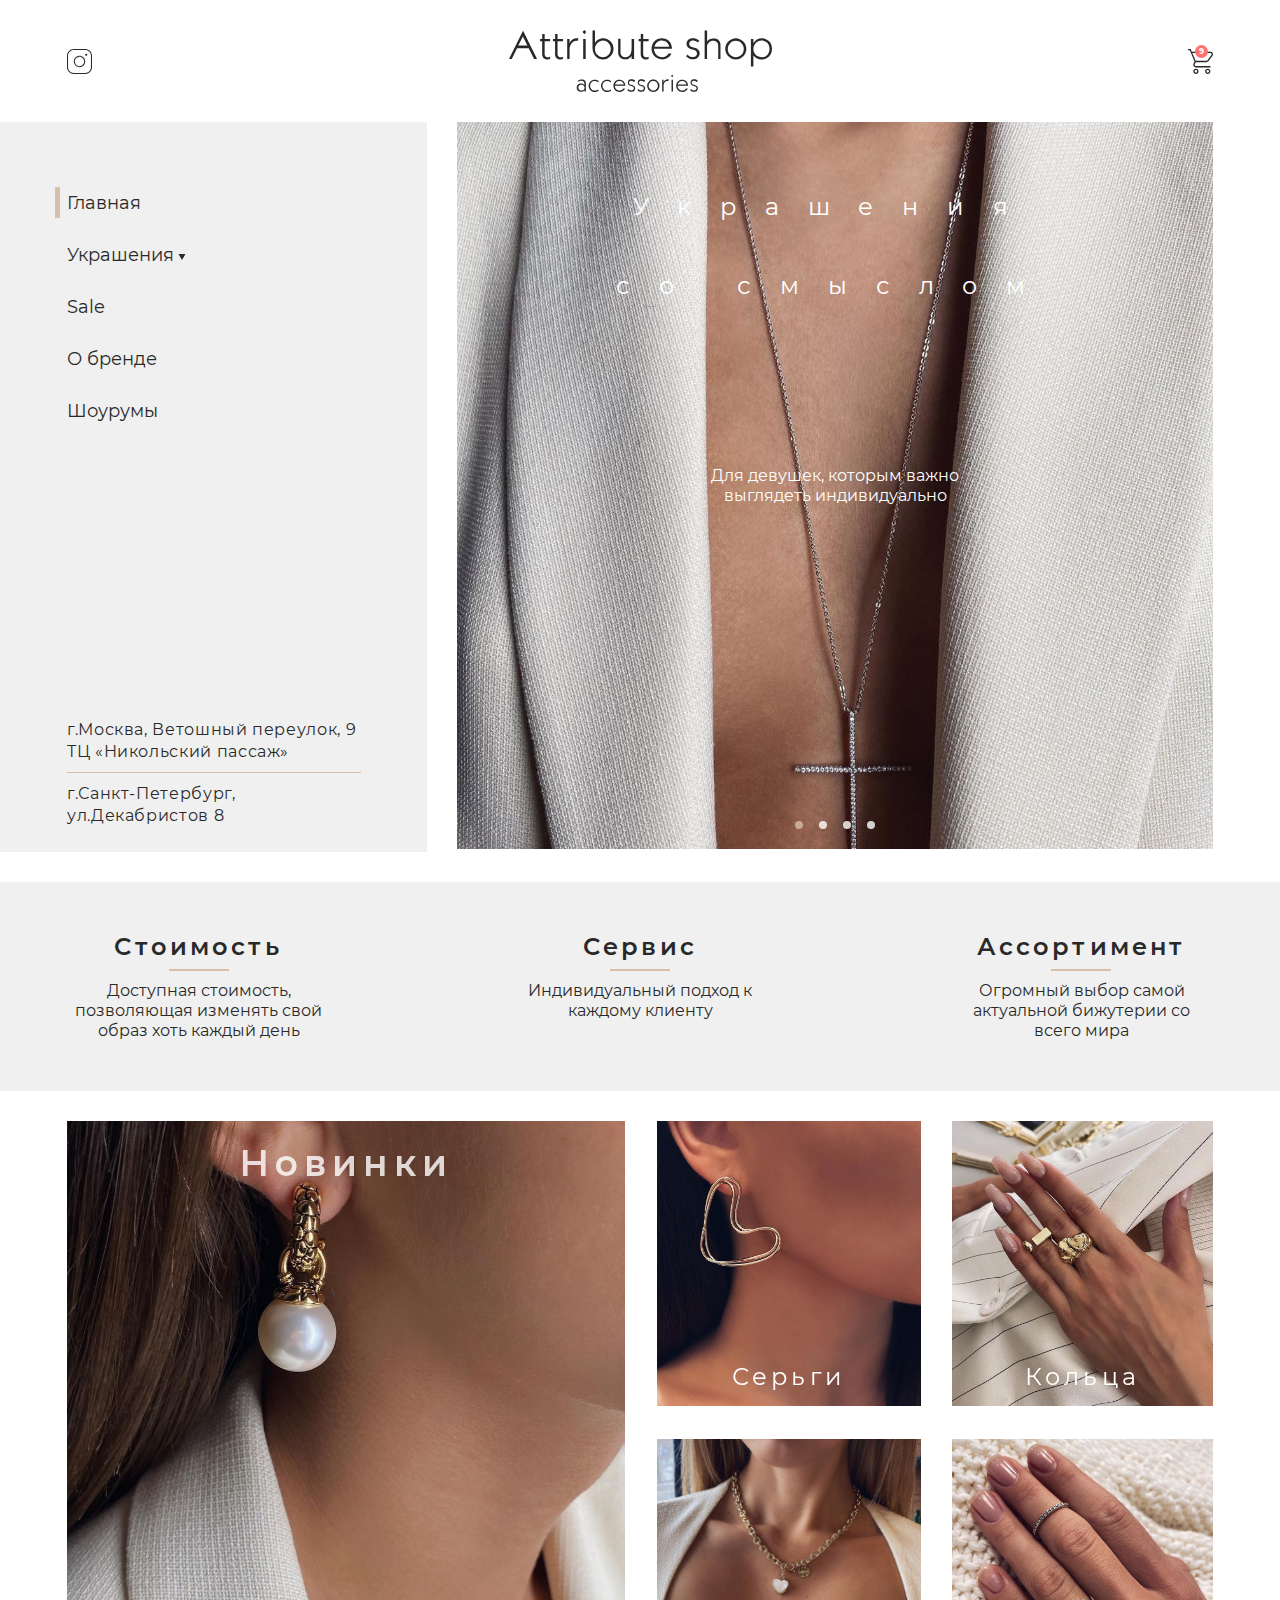
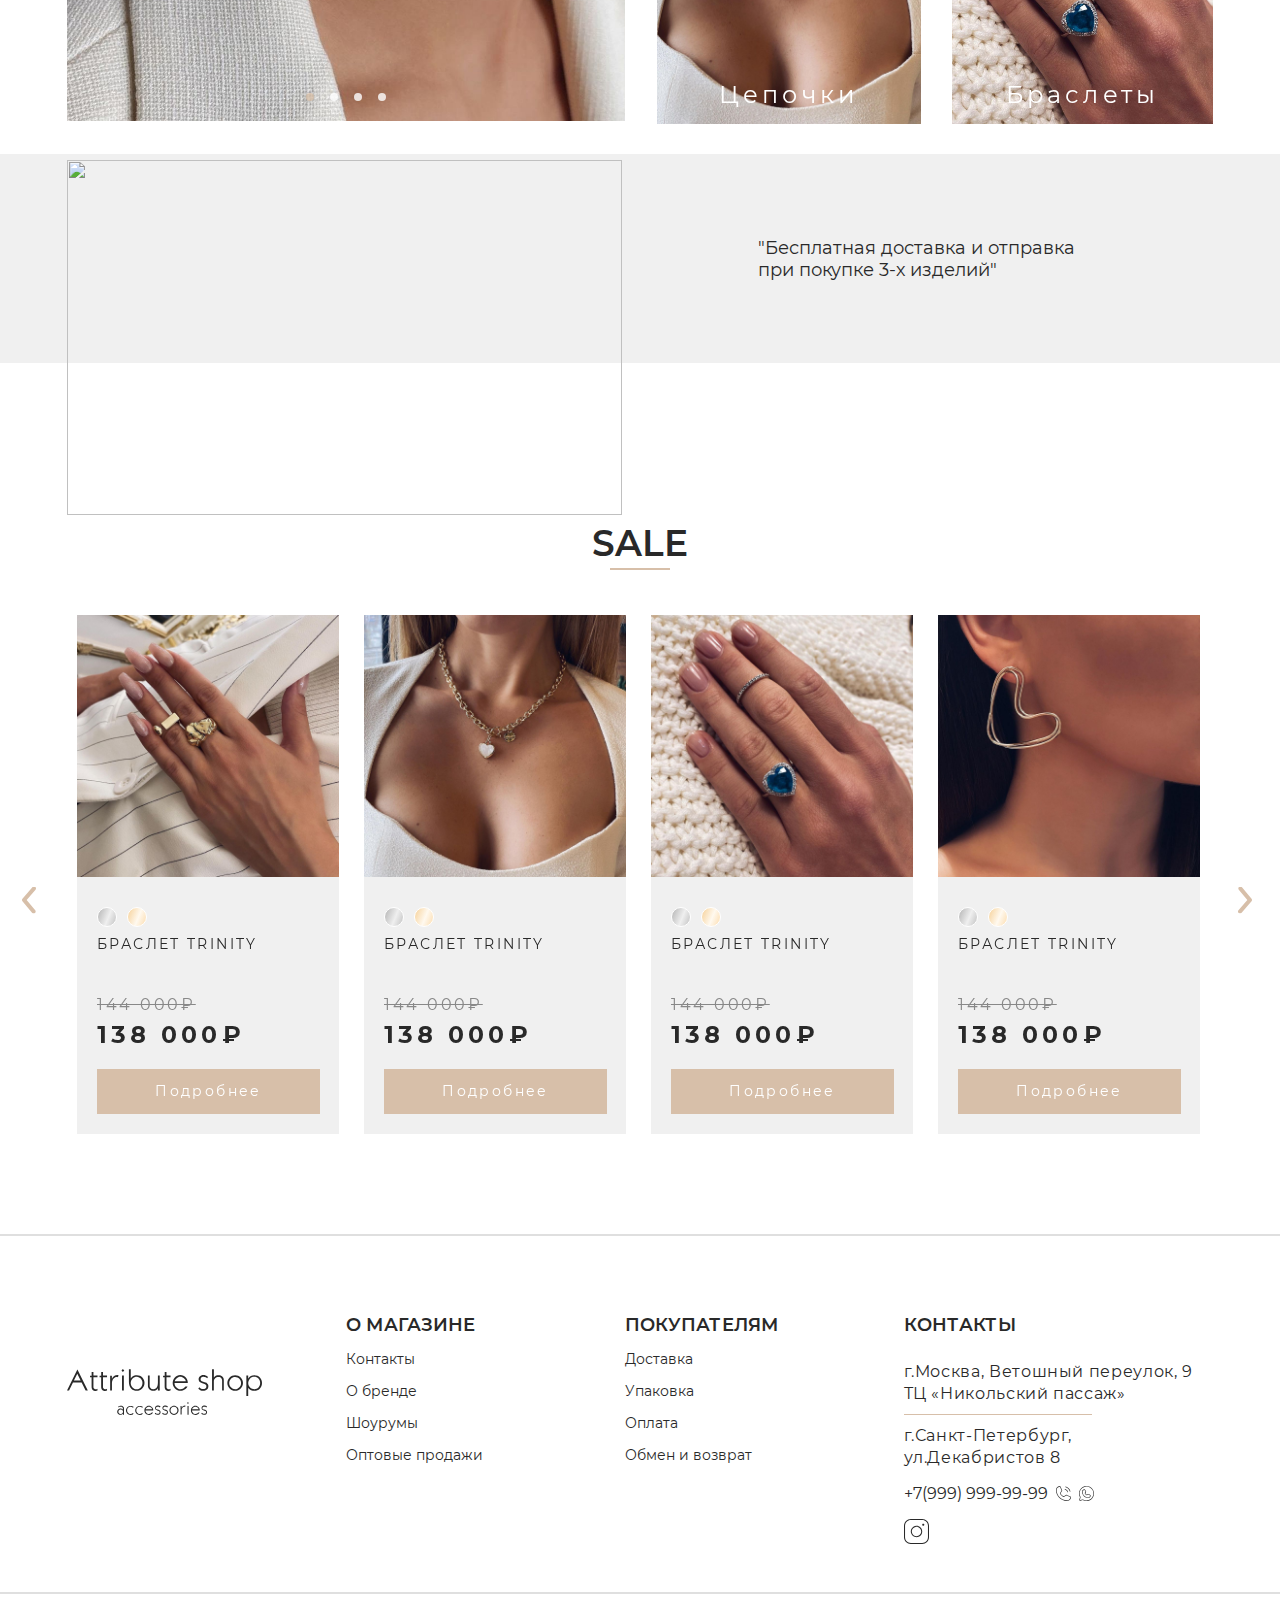
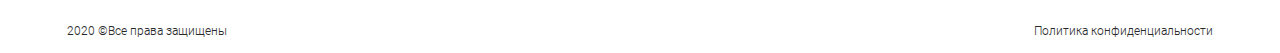
==== commit 6e9df206: "home" ====
--- a/index.html
+++ b/index.html
@@ -45,7 +45,7 @@
 
     <div class="header_drop">
       <ul>
-        <li><a href="#">Главная</a></li>
+        <li class="active"><a href="#">Главная</a></li>
         <li>
           <a href="#">Украшения</a>
           <img src="img/arrow_down.svg" alt="">
@@ -83,8 +83,14 @@
       <div class="header_drop_link">
         <a class="header_drop_link_insta" href="#"><img src="img/header/insta.svg" alt=""></a>
         <a class="header_drop_link_tel" href="tel:+7(999) 999-99-99">+7(999) 999-99-99</a>
-        <a class="header_drop_link_viber" href="#"><img src="img/viber.svg" alt=""></a>
-        <a class="header_drop_link_wup" href="#"><img src="img/wup.svg" alt=""></a>
+        <a class="header_drop_link_viber" href="#">
+          <img class="header_drop_link_viber_mob" src="img/viber.svg" alt="">
+          <img class="header_drop_link_viber_desk" src="img/footer/viber.svg" alt="">
+        </a>
+        <a class="header_drop_link_wup" href="#">
+          <img class="header_drop_link_wup_mob" src="img/wup.svg" alt="">
+          <img class="header_drop_link_wup_desk" src="img/footer/wup.svg" alt="">
+        </a>
       </div>
     </div>
 
@@ -110,7 +116,6 @@
                       <ul class="sidebar_content_menu_sub_drop">
                         <li>
                           <a href="#">Каффы</a>
-                          <img src="img/arrow_down.svg" alt="">
                         </li>
                       </ul>
                     </li>
@@ -149,6 +154,15 @@
 
               </ul>
 
+              <div class="sidebar_content_address">
+                <a class="sidebar_content_address_first" href="#">
+                  г.Москва, Ветошный переулок, 9 ТЦ «Никольский пассаж»
+                </a>
+                <a class="sidebar_content_address_second" href="#">
+                  г.Санкт-Петербург, ул.Декабристов 8
+                </a>
+              </div>
+
             </div>
           </div>
           <div class="col-12 col-xl-8 main_slider">
--- a/css/style.css
+++ b/css/style.css
@@ -357,6 +357,28 @@
   resize: vertical;
 }
 
+body {
+  position: relative;
+}
+
+body:after {
+  content: "";
+  height: 100%;
+  width: 100%;
+  position: absolute;
+  left: 0;
+  top: 0px;
+  background: rgba(255, 255, 255, 0.5);
+  -webkit-backdrop-filter: blur(4px);
+          backdrop-filter: blur(4px);
+  display: none;
+  z-index: 3;
+}
+
+body.drop:after {
+  display: block;
+}
+
 @font-face {
   font-family: "Montserrat-Regular";
   src: url("../fonts/Montserrat-Regular.eot");
@@ -398,7 +420,7 @@
   -webkit-box-sizing: border-box;
           box-sizing: border-box;
   padding: 15px 0px;
-  z-index: 3;
+  z-index: 4;
 }
 
 @media (min-width: 768px) {
@@ -581,39 +603,52 @@
 .header_drop {
   height: auto;
   top: 54px;
-  -webkit-transform: translateX(-600px);
-          transform: translateX(-600px);
   width: 100%;
   position: fixed;
   -webkit-box-sizing: border-box;
           box-sizing: border-box;
   padding: 20px 0px 15px 0px;
-  z-index: 3;
-  display: -webkit-box;
-  display: -ms-flexbox;
-  display: flex;
+  z-index: 4;
+  display: none;
   -webkit-box-orient: vertical;
   -webkit-box-direction: normal;
       -ms-flex-direction: column;
           flex-direction: column;
   background: rgba(250, 250, 250, 0.9);
+}
+
+@media (min-width: 768px) {
+  .header_drop {
+    top: 122px;
+    padding: 20px 0px 30px 0px;
+  }
+}
+
+.header_drop.active {
+  display: -webkit-box;
+  display: -ms-flexbox;
+  display: flex;
+}
+
+.header_drop ul {
+  margin-left: 27px;
+}
+
+@media (min-width: 768px) {
+  .header_drop ul {
+    margin-left: 73px;
+  }
+}
+
+.header_drop ul li {
+  margin-bottom: 30px;
+}
+
+.header_drop ul li img {
   -webkit-transition: all 0.2s linear;
   transition: all 0.2s linear;
-}
-
-.header_drop.active {
-  -webkit-transition: all 0.2s linear;
-  transition: all 0.2s linear;
-  -webkit-transform: translateX(0px);
-          transform: translateX(0px);
-}
-
-.header_drop ul {
-  margin-left: 27px;
-}
-
-.header_drop ul li {
-  margin-bottom: 30px;
+  -webkit-transform: rotate(0deg);
+          transform: rotate(0deg);
 }
 
 .header_drop ul li a {
@@ -628,6 +663,12 @@
   display: none;
 }
 
+@media (min-width: 768px) {
+  .header_drop ul li .header_drop_sub {
+    margin-left: 27px;
+  }
+}
+
 .header_drop ul li .header_drop_sub li {
   margin-bottom: 10px;
 }
@@ -639,9 +680,59 @@
   color: #000000;
 }
 
+.header_drop ul li .header_drop_sub li img {
+  -webkit-transition: all 0.2s linear;
+  transition: all 0.2s linear;
+  -webkit-transform: rotate(0deg);
+          transform: rotate(0deg);
+}
+
+.header_drop ul li .header_drop_sub li.drop .header_drop_sub_drop {
+  display: block;
+}
+
+.header_drop ul li .header_drop_sub li.drop img {
+  -webkit-transition: all 0.2s linear;
+  transition: all 0.2s linear;
+  -webkit-transform: rotate(180deg);
+          transform: rotate(180deg);
+}
+
 .header_drop ul li .header_drop_sub_drop {
+  display: none;
   margin-top: 10px;
   margin-bottom: 20px;
+}
+
+@media (min-width: 768px) {
+  .header_drop ul li .header_drop_sub_drop {
+    margin-left: 27px;
+  }
+}
+
+.header_drop ul li.drop img {
+  -webkit-transition: all 0.2s linear;
+  transition: all 0.2s linear;
+  -webkit-transform: rotate(180deg);
+          transform: rotate(180deg);
+}
+
+.header_drop ul li.drop .header_drop_sub {
+  display: block;
+}
+
+.header_drop ul li.active {
+  position: relative;
+}
+
+.header_drop ul li.active:before {
+  content: "";
+  position: absolute;
+  width: 5px;
+  height: 31px;
+  left: -12px;
+  top: -5px;
+  background-color: #D7BFA9;
 }
 
 .header_drop_addresses {
@@ -654,6 +745,13 @@
           flex-direction: column;
   width: 222px;
   margin-left: 15px;
+  margin-top: 78px;
+}
+
+@media (min-width: 768px) {
+  .header_drop_addresses {
+    margin-left: 61px;
+  }
 }
 
 .header_drop_addresses a {
@@ -685,6 +783,18 @@
 .header_drop_link {
   margin-top: 39px;
   margin-left: 27px;
+  display: -webkit-box;
+  display: -ms-flexbox;
+  display: flex;
+  -webkit-box-align: center;
+      -ms-flex-align: center;
+          align-items: center;
+}
+
+@media (min-width: 768px) {
+  .header_drop_link {
+    margin-left: 73px;
+  }
 }
 
 .header_drop_link_tel {
@@ -695,6 +805,14 @@
   margin-left: 27px;
 }
 
+@media (min-width: 768px) {
+  .header_drop_link_tel {
+    margin-left: 69px;
+    font-size: 16px;
+    line-height: 20px;
+  }
+}
+
 .header_drop_link_tel:hover {
   color: #292929;
 }
@@ -703,24 +821,48 @@
   margin-left: 10px;
 }
 
+.header_drop_link_viber_desk {
+  display: none;
+}
+
+.header_drop_link_viber_mob {
+  display: inline-block;
+}
+
+@media (min-width: 768px) {
+  .header_drop_link_viber_desk {
+    display: inline-block;
+  }
+  .header_drop_link_viber_mob {
+    display: none;
+  }
+}
+
 .header_drop_link_wup {
   margin-left: 5px;
 }
 
-.fakeblock {
-  height: 100%;
-  background: rgba(255, 255, 255, 0.5);
-  -webkit-backdrop-filter: blur(4px);
-          backdrop-filter: blur(4px);
-  width: 100%;
+@media (min-width: 768px) {
+  .header_drop_link_wup {
+    margin-left: 8px;
+  }
+}
+
+.header_drop_link_wup_desk {
   display: none;
-  position: absolute;
-  left: 0;
-  top: 0;
-}
-
-.fakeblock.active {
-  display: block;
+}
+
+.header_drop_link_wup_mob {
+  display: inline-block;
+}
+
+@media (min-width: 768px) {
+  .header_drop_link_wup_desk {
+    display: inline-block;
+  }
+  .header_drop_link_wup_mob {
+    display: none;
+  }
 }
 
 .main {
@@ -892,11 +1034,19 @@
   background-color: #F0F0F0;
   max-width: 360px;
   height: 100%;
+  position: relative;
   padding-top: 70px;
 }
 
 .sidebar_content_menu li {
   margin-bottom: 30px;
+}
+
+.sidebar_content_menu li > img {
+  -webkit-transition: all 0.2s linear;
+  transition: all 0.2s linear;
+  -webkit-transform: rotate(0deg);
+          transform: rotate(0deg);
 }
 
 .sidebar_content_menu li a {
@@ -906,14 +1056,57 @@
   color: #292929;
 }
 
+.sidebar_content_menu li.active {
+  position: relative;
+}
+
+.sidebar_content_menu li.active:after {
+  content: "";
+  position: absolute;
+  width: 5px;
+  height: 31px;
+  left: -12px;
+  top: -5px;
+  background-color: #D7BFA9;
+}
+
+.sidebar_content_menu li.drop > img {
+  -webkit-transition: all 0.2s linear;
+  transition: all 0.2s linear;
+  -webkit-transform: rotate(180deg);
+          transform: rotate(180deg);
+}
+
+.sidebar_content_menu li.drop > .sidebar_content_menu_sub {
+  display: block;
+}
+
 .sidebar_content_menu_sub {
-  display: block;
+  display: none;
   margin-left: 25px;
   margin-top: 20px;
 }
 
 .sidebar_content_menu_sub li {
   margin-bottom: 10px;
+}
+
+.sidebar_content_menu_sub li img {
+  -webkit-transition: all 0.2s linear;
+  transition: all 0.2s linear;
+  -webkit-transform: rotate(0deg);
+          transform: rotate(0deg);
+}
+
+.sidebar_content_menu_sub li.drop > img {
+  -webkit-transition: all 0.2s linear;
+  transition: all 0.2s linear;
+  -webkit-transform: rotate(180deg);
+          transform: rotate(180deg);
+}
+
+.sidebar_content_menu_sub li.drop > .sidebar_content_menu_sub_drop {
+  display: block;
 }
 
 .sidebar_content_menu_sub li a {
@@ -926,6 +1119,47 @@
   margin-left: 25px;
   margin-top: 10px;
   margin-bottom: 20px;
+  display: none;
+}
+
+.sidebar_content_address {
+  position: absolute;
+  left: 0px;
+  bottom: 25px;
+  display: -webkit-box;
+  display: -ms-flexbox;
+  display: flex;
+  -webkit-box-orient: vertical;
+  -webkit-box-direction: normal;
+      -ms-flex-direction: column;
+          flex-direction: column;
+  width: 294px;
+}
+
+.sidebar_content_address a {
+  font-family: "Montserrat-Regular";
+  font-size: 16px;
+  line-height: 22px;
+  letter-spacing: 0.04em;
+  color: #292929;
+}
+
+.sidebar_content_address_first {
+  position: relative;
+}
+
+.sidebar_content_address_first:after {
+  content: "";
+  position: absolute;
+  left: 0px;
+  bottom: -10px;
+  width: 100%;
+  height: 1px;
+  background-color: #D7BFA9;
+}
+
+.sidebar_content_address_second {
+  margin-top: 20px;
 }
 
 .feature {
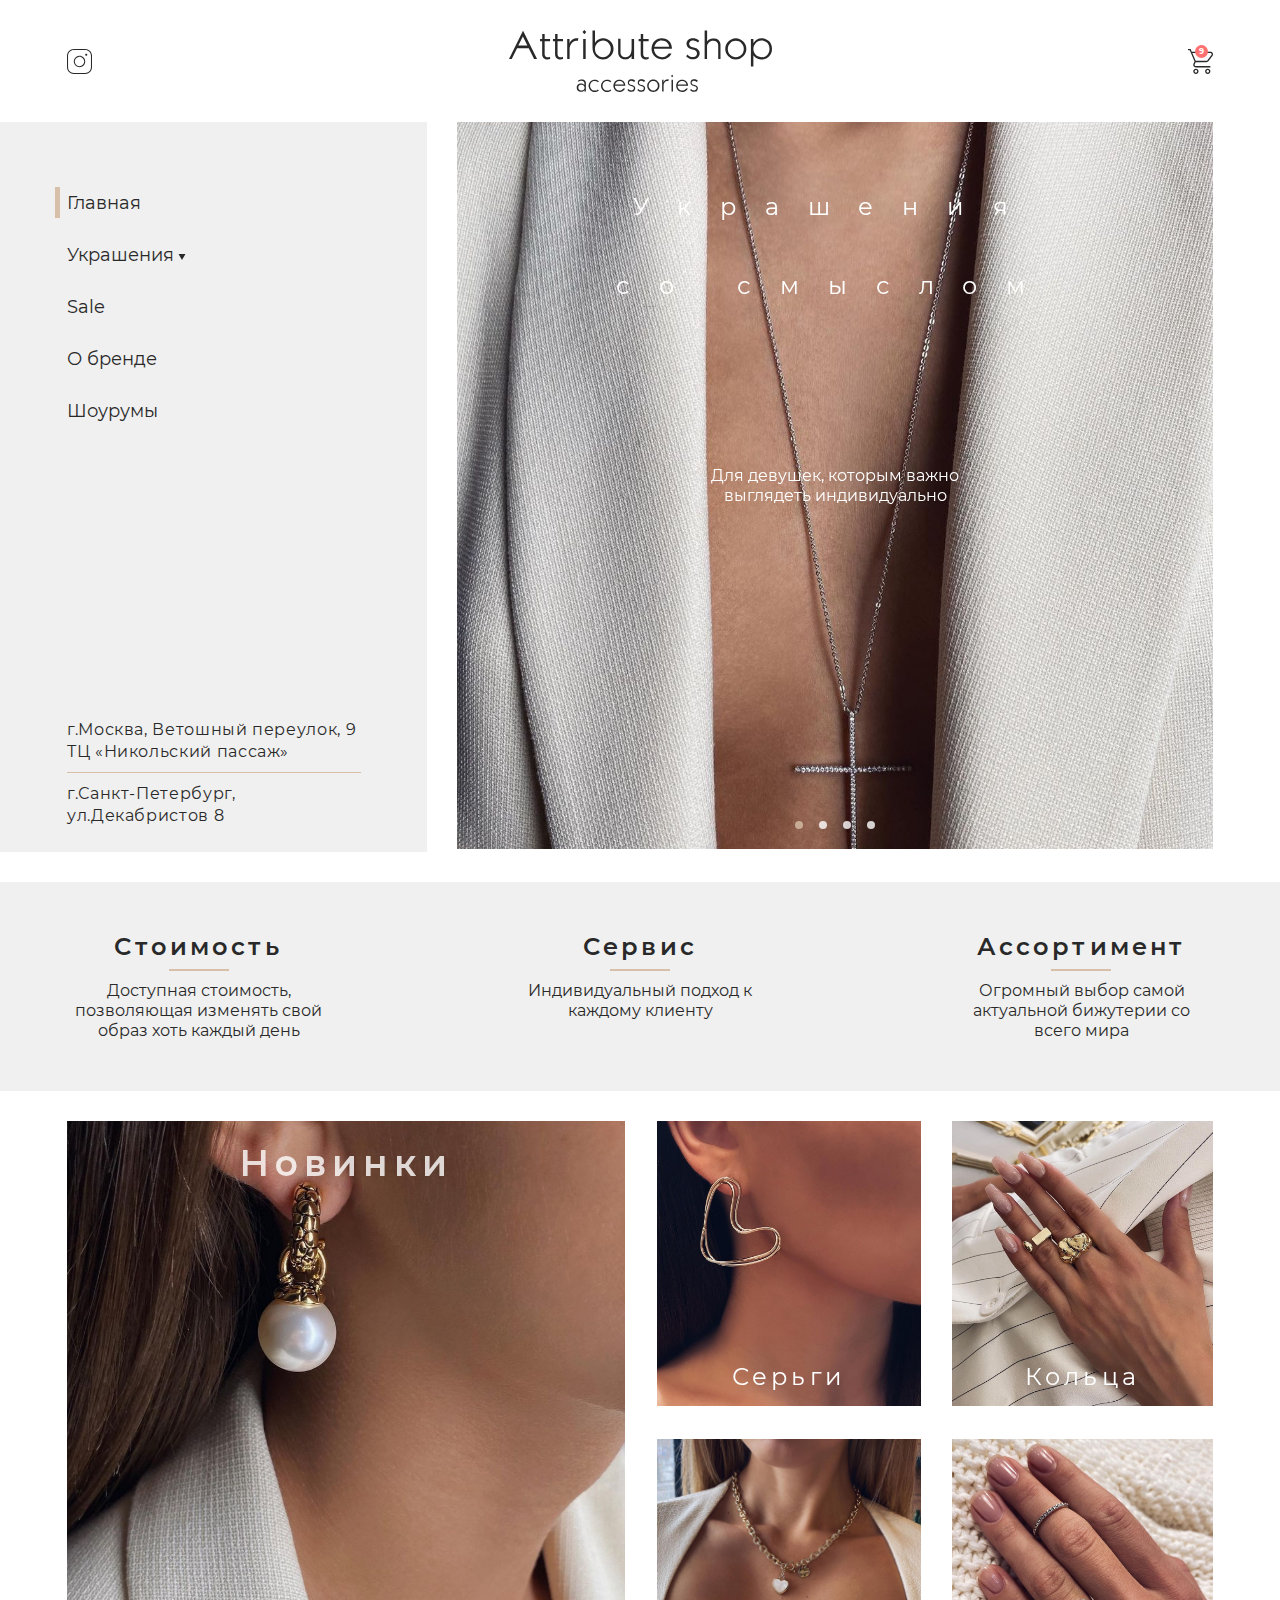
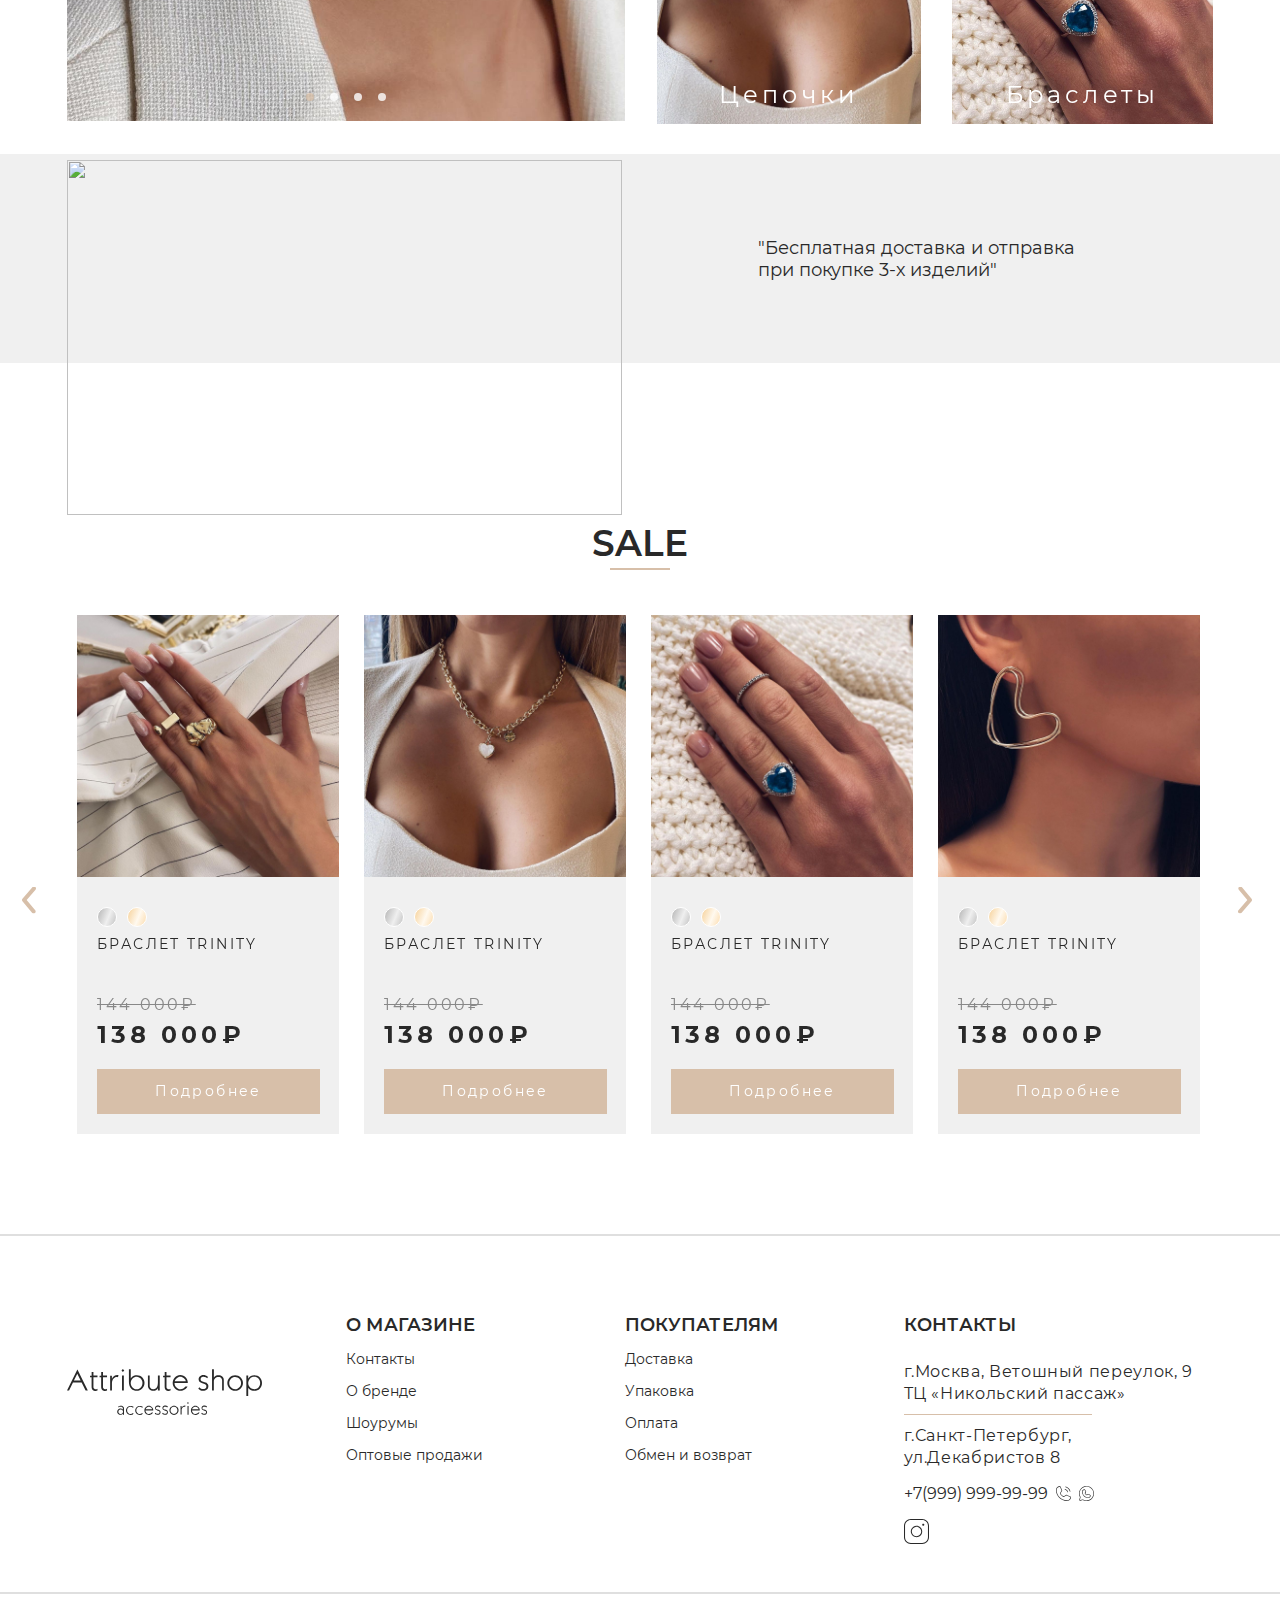
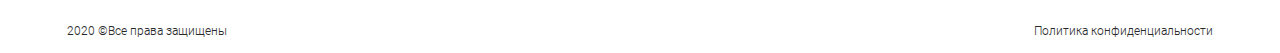
==== commit c1a2ec9d: "shop" ====
--- a/index.html
+++ b/index.html
@@ -184,7 +184,7 @@
                   <span>со смыслом</span>
                 </div>
                 <p>Для девушек, которым важно выглядеть индивидуально</p>
-                <img src="img/main/1.jpg" alt="">
+                <img src="img/main/2.jpg" alt="">
               </a>
   
               <a class="main_slider_content_item" href="#">
@@ -193,7 +193,7 @@
                   <span>со смыслом</span>
                 </div>
                 <p>Для девушек, которым важно выглядеть индивидуально</p>
-                <img src="img/main/1.jpg" alt="">
+                <img src="img/main/3.jpg" alt="">
               </a>
   
               <a class="main_slider_content_item" href="#">
@@ -202,7 +202,7 @@
                   <span>со смыслом</span>
                 </div>
                 <p>Для девушек, которым важно выглядеть индивидуально</p>
-                <img src="img/main/1.jpg" alt="">
+                <img src="img/main/4.jpg" alt="">
               </a>
             </div>
             
@@ -274,7 +274,7 @@
                 </a>
 
                 <a href="#" class="home_categories_block_slider_item">
-                  <img src="img/home_cat/novinki.jpg" alt="">
+                  <img src="img/home_cat/brasleti.jpg" alt="">
                   <h4>Новинки</h4>
                   <div class="home_categories_block_slider_item_popup">
                     <h5>Новинки</h5>
@@ -283,7 +283,7 @@
                 </a>
 
                 <a href="#" class="home_categories_block_slider_item">
-                  <img src="img/home_cat/novinki.jpg" alt="">
+                  <img src="img/home_cat/cepochki.jpg" alt="">
                   <h4>Новинки</h4>
                   <div class="home_categories_block_slider_item_popup">
                     <h5>Новинки</h5>
@@ -291,7 +291,7 @@
                   </div>
                 </a>
                 <a href="#" class="home_categories_block_slider_item">
-                  <img src="img/home_cat/novinki.jpg" alt="">
+                  <img src="img/home_cat/kolco.jpg" alt="">
                   <h4>Новинки</h4>
                   <div class="home_categories_block_slider_item_popup">
                     <h5>Новинки</h5>
@@ -690,8 +690,6 @@
       </div>
     </div>
 
-    <div class="fakeblock"></div>
-
     <script src="js/jquery-3.5.1.min.js"></script>
     <script src="js/slick.js"></script>
     <script src="js/main.js"></script>
--- a/css/style.css
+++ b/css/style.css
@@ -1162,6 +1162,94 @@
   margin-top: 20px;
 }
 
+.sidebar_content_colors {
+  margin-top: 90px;
+  position: relative;
+}
+
+.sidebar_content_colors:after {
+  content: "";
+  width: 165px;
+  height: 2px;
+  background-color: #D7BFA9;
+  position: absolute;
+  left: 0;
+  top: -40px;
+}
+
+.sidebar_content_colors_title {
+  margin-bottom: 20px;
+  cursor: pointer;
+}
+
+.sidebar_content_colors_title span {
+  font-family: "Montserrat-Bold";
+  font-size: 18px;
+  line-height: 22px;
+  color: #292929;
+}
+
+.sidebar_content_colors_title img {
+  margin-right: 5px;
+  -webkit-transition: all 0.2s linear;
+  transition: all 0.2s linear;
+  -webkit-transform: rotate(0deg);
+          transform: rotate(0deg);
+}
+
+.sidebar_content_colors_list {
+  display: none;
+  -webkit-box-orient: vertical;
+  -webkit-box-direction: normal;
+      -ms-flex-direction: column;
+          flex-direction: column;
+}
+
+.sidebar_content_colors_list_item {
+  display: -webkit-box;
+  display: -ms-flexbox;
+  display: flex;
+  -webkit-box-align: center;
+      -ms-flex-align: center;
+          align-items: center;
+  margin-bottom: 15px;
+  cursor: pointer;
+}
+
+.sidebar_content_colors_list_item_color {
+  width: 20px;
+  height: 20px;
+  border: 1px solid #FFFFFF;
+  border-radius: 50%;
+}
+
+.sidebar_content_colors_list_item span {
+  font-family: "Montserrat-Regular";
+  font-size: 14px;
+  line-height: 17px;
+  color: #000000;
+  margin-left: 15px;
+}
+
+.sidebar_content_colors.drop .sidebar_content_colors_title img {
+  -webkit-transition: all 0.2s linear;
+  transition: all 0.2s linear;
+  -webkit-transform: rotate(180deg);
+          transform: rotate(180deg);
+}
+
+.sidebar_content_colors.drop .sidebar_content_colors_list {
+  display: -webkit-box;
+  display: -ms-flexbox;
+  display: flex;
+}
+
+@media (min-width: 1200px) {
+  .sidebar-shop .sidebar_content {
+    height: calc(100% - 135px);
+  }
+}
+
 .feature {
   background-color: #F0F0F0;
   margin-top: 15px;
@@ -1818,6 +1906,7 @@
   display: flex;
   margin-left: 5px;
   margin-top: 24px;
+  min-height: 17px;
 }
 
 .sale_block_slider_item_main_colors_item {
@@ -1852,6 +1941,7 @@
           flex-direction: column;
   margin-left: 18px;
   margin-top: 8px;
+  min-height: 44px;
 }
 
 .sale_block_slider_item_main_price_old {
@@ -1860,6 +1950,7 @@
   letter-spacing: 0.17em;
   color: #888888;
   font-family: "Montserrat-Regular";
+  min-height: 17px;
 }
 
 .sale_block_slider_item_main_price_old:hover {
@@ -1899,6 +1990,25 @@
   color: #FFFFFF;
 }
 
+.sale_block_slider_item_main_not_available {
+  display: block;
+  margin-top: 15px;
+  margin-left: 15px;
+  text-align: center;
+  width: 194px;
+  height: 45px;
+  background: #DCDCDC;
+  font-size: 12px;
+  line-height: 45px;
+  letter-spacing: 0.17em;
+  color: #2B2B2B;
+  font-family: "Montserrat-Regular";
+}
+
+.sale_block_slider_item_main_not_available:hover {
+  color: #2B2B2B;
+}
+
 .sale_block_slider .slick-list {
   padding-top: 20px;
   padding-bottom: 50px;
@@ -1925,10 +2035,12 @@
   .sale_block_slider_item_main_colors {
     margin-top: 30px;
     margin-left: 10px;
+    min-height: 20px;
   }
   .sale_block_slider_item_main_colors_item {
     width: 20px;
     height: 20px;
+    cursor: pointer;
   }
   .sale_block_slider_item_main_title {
     margin-top: 9px;
@@ -1941,16 +2053,24 @@
   }
   .sale_block_slider_item_main_price {
     margin-left: 20px;
+    min-height: 54px;
   }
   .sale_block_slider_item_main_price_old {
     font-size: 16px;
     line-height: 20px;
+    min-height: 20px;
   }
   .sale_block_slider_item_main_price_current {
     font-size: 24px;
     line-height: 29px;
   }
   .sale_block_slider_item_main_detail {
+    width: 260px;
+    margin-left: 20px;
+    margin-top: 20px;
+    font-size: 14px;
+  }
+  .sale_block_slider_item_main_not_available {
     width: 260px;
     margin-left: 20px;
     margin-top: 20px;
@@ -2009,6 +2129,295 @@
   .sale_block_arrows {
     width: 1230px;
     left: -45px;
+  }
+}
+
+.shop_title_mob {
+  height: 32px;
+  width: 100%;
+  background-color: #D7BFA9;
+  display: -webkit-box;
+  display: -ms-flexbox;
+  display: flex;
+  -webkit-box-pack: center;
+      -ms-flex-pack: center;
+          justify-content: center;
+  -webkit-box-align: center;
+      -ms-flex-align: center;
+          align-items: center;
+  margin-top: 56px;
+}
+
+@media (min-width: 768px) {
+  .shop_title_mob {
+    margin-top: 122px;
+  }
+}
+
+@media (min-width: 1200px) {
+  .shop_title_mob {
+    display: none;
+  }
+}
+
+.shop_title_mob h3 {
+  font-family: "Montserrat-Regular";
+  font-size: 14px;
+  line-height: 17px;
+  letter-spacing: 0.17em;
+  color: #FFFFFF;
+}
+
+@media (min-width: 1200px) {
+  .shop {
+    position: relative;
+    margin-top: 0px;
+  }
+  .shop::before {
+    content: "";
+    position: absolute;
+    width: 20%;
+    height: calc(100% - 135px);
+    background-color: #F0F0F0;
+    left: 0;
+    top: 0;
+    z-index: -1;
+  }
+}
+
+.shop_main {
+  margin-top: 15px;
+  margin-bottom: 50px;
+}
+
+@media (min-width: 768px) {
+  .shop_main {
+    margin-top: 0px;
+    margin-bottom: 85px;
+  }
+}
+
+@media (min-width: 1200px) {
+  .shop_main {
+    margin-bottom: 105px;
+  }
+}
+
+.shop_main_item {
+  margin-top: 15px;
+  background-color: #F0F0F0;
+  padding-bottom: 5px;
+}
+
+@media (min-width: 768px) {
+  .shop_main_item {
+    padding-bottom: 20px;
+    margin-top: 30px;
+  }
+}
+
+@media (min-width: 1200px) {
+  .shop_main_item {
+    margin-top: 0px;
+    margin-bottom: 30px;
+    -webkit-transition: all 0.2s linear;
+    transition: all 0.2s linear;
+  }
+  .shop_main_item:hover {
+    -webkit-transition: all 0.2s linear;
+    transition: all 0.2s linear;
+    -webkit-filter: drop-shadow(15px 15px 30px rgba(0, 0, 0, 0.15));
+            filter: drop-shadow(15px 15px 30px rgba(0, 0, 0, 0.15));
+  }
+}
+
+.shop_main_item_img img {
+  width: 100%;
+  height: 165px;
+  -o-object-fit: cover;
+     object-fit: cover;
+}
+
+@media (min-width: 768px) {
+  .shop_main_item_img img {
+    height: 262px;
+  }
+}
+
+.shop_main_item_colors {
+  display: -webkit-box;
+  display: -ms-flexbox;
+  display: flex;
+  margin-left: 5px;
+  margin-top: 24px;
+  min-height: 17px;
+}
+
+.shop_main_item_colors_item {
+  width: 17px;
+  height: 17px;
+  border: 1px solid #FFFFFF;
+  border-radius: 50%;
+  margin-right: 10px;
+  cursor: pointer;
+}
+
+@media (min-width: 768px) {
+  .shop_main_item_colors {
+    margin-left: 20px;
+    margin-top: 30px;
+  }
+  .shop_main_item_colors_item {
+    width: 20px;
+    height: 20px;
+  }
+}
+
+.shop_main_item_title {
+  margin-top: 15px;
+  margin-left: 5px;
+  min-height: 50px;
+}
+
+.shop_main_item_title a {
+  font-family: "Montserrat-Regular";
+  font-size: 12px;
+  line-height: 15px;
+  letter-spacing: 0.17em;
+  color: #292929;
+}
+
+@media (min-width: 768px) {
+  .shop_main_item_title {
+    margin-left: 20px;
+    margin-top: 9px;
+    min-height: 51px;
+  }
+  .shop_main_item_title a {
+    font-size: 14px;
+    line-height: 17px;
+    letter-spacing: 0.17em;
+  }
+}
+
+.shop_main_item_price {
+  display: -webkit-box;
+  display: -ms-flexbox;
+  display: flex;
+  -webkit-box-orient: vertical;
+  -webkit-box-direction: normal;
+      -ms-flex-direction: column;
+          flex-direction: column;
+  margin-left: 5px;
+  margin-top: 8px;
+  min-height: 44px;
+}
+
+.shop_main_item_price_old {
+  font-size: 14px;
+  line-height: 17px;
+  letter-spacing: 0.17em;
+  min-height: 18px;
+  color: #888888;
+  font-family: "Montserrat-Regular";
+}
+
+.shop_main_item_price_old:hover {
+  color: #888888;
+}
+
+.shop_main_item_price_current {
+  font-family: "Montserrat-Bold";
+  font-size: 18px;
+  line-height: 22px;
+  letter-spacing: 0.17em;
+  color: #292929;
+  display: inline-block;
+  margin-top: 5px;
+  justify-self: end;
+}
+
+.shop_main_item_price_current:hover {
+  color: #292929;
+}
+
+@media (min-width: 768px) {
+  .shop_main_item_price {
+    margin-left: 20px;
+    min-height: 54px;
+  }
+  .shop_main_item_price_old {
+    font-size: 16px;
+    line-height: 20px;
+    letter-spacing: 0.17em;
+    min-height: 22px;
+  }
+  .shop_main_item_price_current {
+    font-size: 24px;
+    line-height: 29px;
+    letter-spacing: 0.17em;
+  }
+}
+
+.shop_main_item_detail {
+  display: block;
+  margin-top: 42px;
+  margin-left: 5px;
+  text-align: center;
+  width: calc(100% - 10px);
+  height: 45px;
+  background-color: #D7BFA9;
+  font-size: 12px;
+  line-height: 45px;
+  letter-spacing: 0.17em;
+  color: #FFFFFF;
+  font-family: "Montserrat-Regular";
+}
+
+.shop_main_item_detail:hover {
+  color: #FFFFFF;
+}
+
+@media (min-width: 768px) {
+  .shop_main_item_detail {
+    width: calc(100% - 40px);
+    margin-left: 20px;
+    margin-top: 20px;
+  }
+}
+
+.shop_main_item_not_available {
+  margin-left: 5px;
+  display: block;
+  width: calc(100% - 10px);
+  height: 45px;
+  background: #DCDCDC;
+  display: -webkit-box;
+  display: -ms-flexbox;
+  display: flex;
+  -webkit-box-pack: center;
+      -ms-flex-pack: center;
+          justify-content: center;
+  -webkit-box-align: center;
+      -ms-flex-align: center;
+          align-items: center;
+  font-size: 12px;
+  margin-top: 42px;
+  line-height: 15px;
+  letter-spacing: 0.17em;
+  color: #2B2B2B;
+  font-family: "Montserrat-Regular";
+}
+
+.shop_main_item_not_available:hover {
+  color: #2B2B2B;
+}
+
+@media (min-width: 768px) {
+  .shop_main_item_not_available {
+    width: calc(100% - 40px);
+    margin-left: 20px;
+    margin-top: 20px;
   }
 }
 
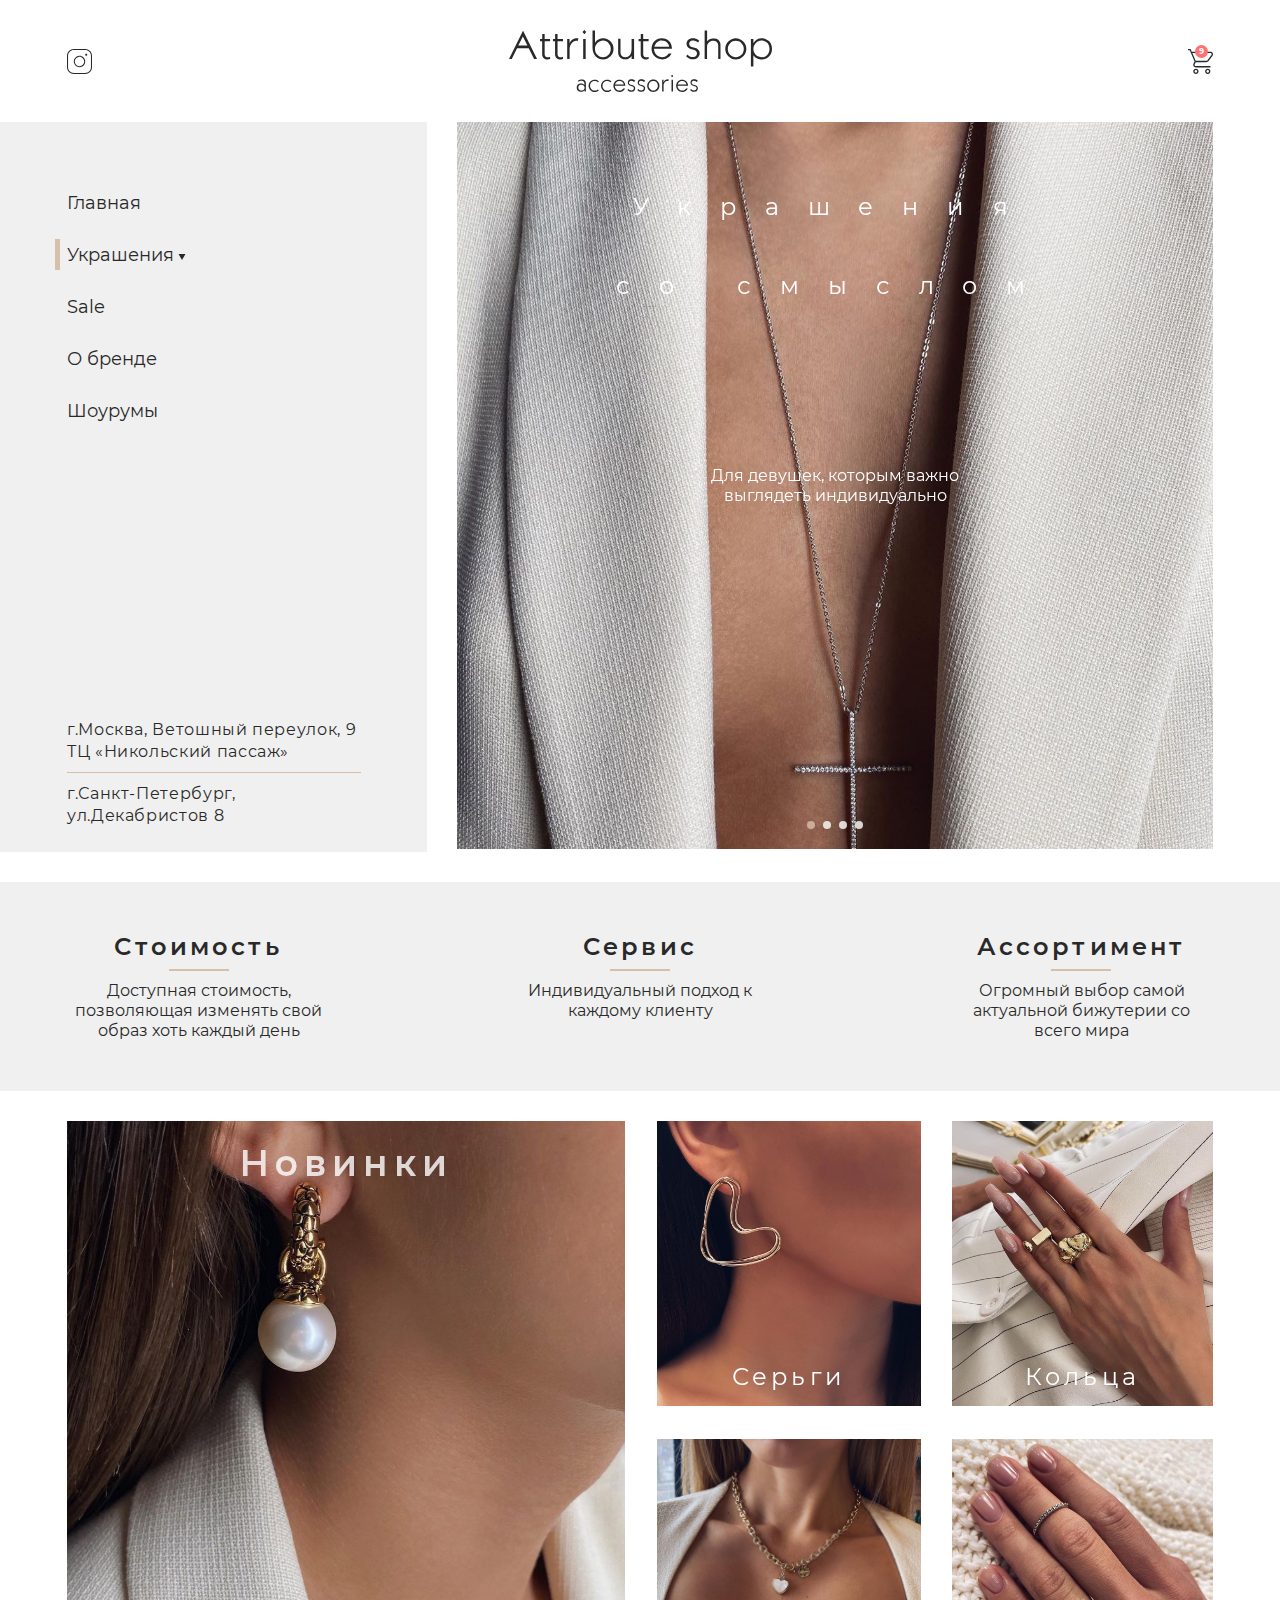
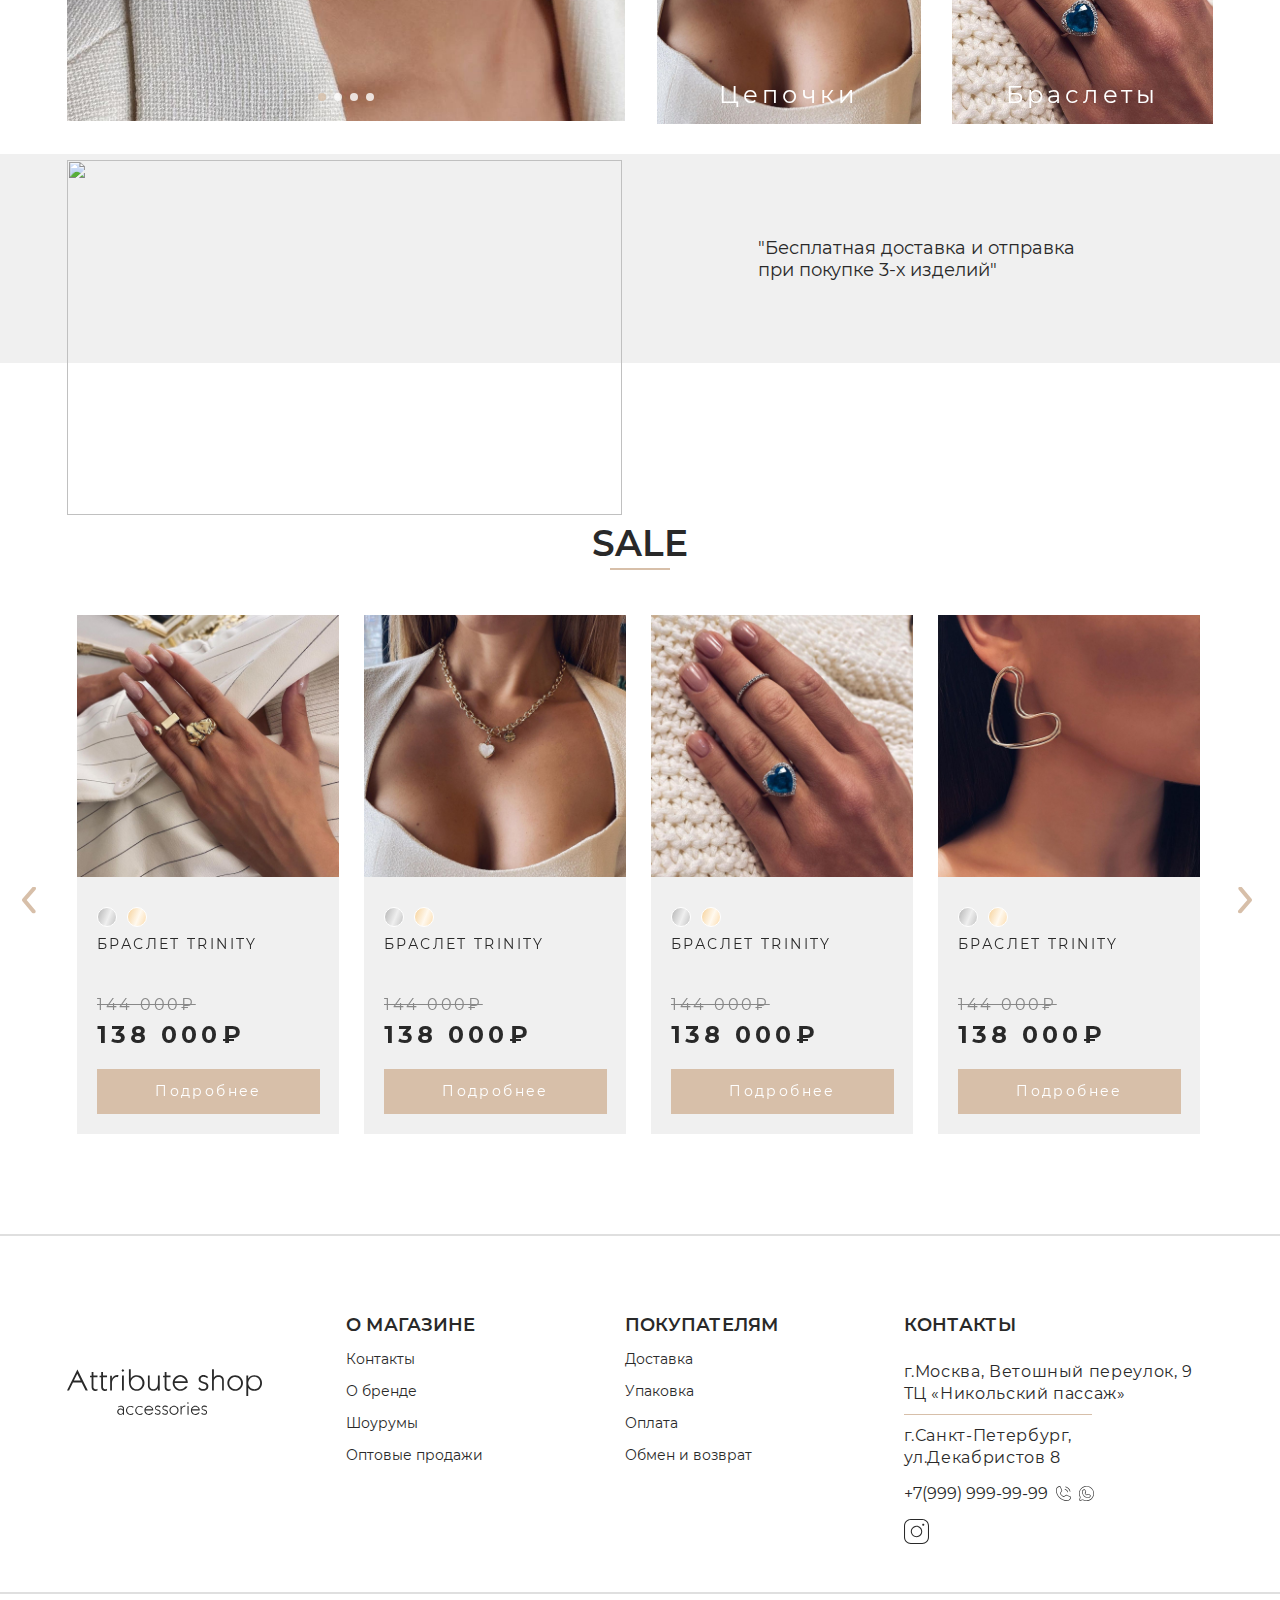
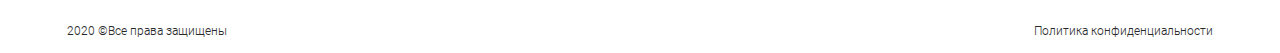
==== commit 153205dd: "other page" ====
--- a/index.html
+++ b/index.html
@@ -46,16 +46,12 @@
     <div class="header_drop">
       <ul>
         <li class="active"><a href="#">Главная</a></li>
-        <li>
-          <a href="#">Украшения</a>
+        <li class="header_drop_item">
+          <span>Украшения</span>
           <img src="img/arrow_down.svg" alt="">
           <ul class="header_drop_sub">
             <li>
               <a href="#">Серьги</a>
-              <img src="img/arrow_down.svg" alt="">
-              <ul class="header_drop_sub_drop">
-                <li><a href="#">Каффы</a></li>
-              </ul>
             </li>
             <li>
               <a href="#">Цепочки</a>
@@ -102,22 +98,16 @@
 
               <ul class="sidebar_content_menu">
                 
-                <li class="active">
+                <li>
                   <a href="#">Главная</a>
                 </li>
 
-                <li>
-                  <a href="#">Украшения</a>
+                <li class="sidebar_content_menu_drop active">
+                  <span>Украшения</span>
                   <img src="img/arrow_down.svg" alt="">
                   <ul class="sidebar_content_menu_sub">
                     <li>
                       <a href="#">Серьги</a>
-                      <img src="img/arrow_down.svg" alt="">
-                      <ul class="sidebar_content_menu_sub_drop">
-                        <li>
-                          <a href="#">Каффы</a>
-                        </li>
-                      </ul>
                     </li>
                     <li>
                       <a href="#">Цепочки</a>
--- a/css/style.css
+++ b/css/style.css
@@ -306,6 +306,14 @@
   padding: 0;
 }
 
+input {
+  border: none;
+}
+
+input:focus {
+  outline: none;
+}
+
 /**
  * 1. Remove default vertical scrollbar in IE 6/7/8/9.
  * 2. Improve readability and alignment in all browsers.
@@ -383,6 +391,14 @@
   font-family: "Montserrat-Regular";
   src: url("../fonts/Montserrat-Regular.eot");
   src: url("../fonts/Montserrat-Regular.eot?#iefix") format("embedded-opentype"), url("../fonts/Montserrat-Regular.woff2") format("woff2"), url("../fonts/Montserrat-Regular.woff") format("woff"), url("../fonts/Montserrat-Regular.ttf") format("truetype"), url("../fonts/Montserrat-Regular.svg#Montserrat-Regular") format("svg");
+  font-style: normal;
+  font-weight: normal;
+}
+
+@font-face {
+  font-family: "Montserrat-Medium";
+  src: url("../fonts/Montserrat-Medium.eot");
+  src: url("../fonts/Montserrat-Medium.eot?#iefix") format("embedded-opentype"), url("../fonts/Montserrat-Medium.woff2") format("woff2"), url("../fonts/Montserrat-Medium.woff") format("woff"), url("../fonts/Montserrat-Medium.ttf") format("truetype"), url("../fonts/Montserrat-Medium.svg#Montserrat-Medium") format("svg");
   font-style: normal;
   font-weight: normal;
 }
@@ -642,6 +658,7 @@
 
 .header_drop ul li {
   margin-bottom: 30px;
+  cursor: pointer;
 }
 
 .header_drop ul li img {
@@ -649,6 +666,13 @@
   transition: all 0.2s linear;
   -webkit-transform: rotate(0deg);
           transform: rotate(0deg);
+}
+
+.header_drop ul li span {
+  font-family: "Montserrat-Regular";
+  font-size: 18px;
+  line-height: 22px;
+  color: #292929;
 }
 
 .header_drop ul li a {
@@ -989,7 +1013,7 @@
   padding: 0;
   width: 8px;
   height: 8px;
-  margin: 0px 8px;
+  margin: 0px 4px;
   cursor: pointer;
   position: relative;
 }
@@ -1040,6 +1064,7 @@
 
 .sidebar_content_menu li {
   margin-bottom: 30px;
+  cursor: pointer;
 }
 
 .sidebar_content_menu li > img {
@@ -1050,6 +1075,13 @@
 }
 
 .sidebar_content_menu li a {
+  font-family: "Montserrat-Regular";
+  font-size: 18px;
+  line-height: 22px;
+  color: #292929;
+}
+
+.sidebar_content_menu li span {
   font-family: "Montserrat-Regular";
   font-size: 18px;
   line-height: 22px;
@@ -1248,6 +1280,16 @@
   .sidebar-shop .sidebar_content {
     height: calc(100% - 135px);
   }
+}
+
+@media (min-width: 1200px) {
+  .sidebar-product .sidebar_content {
+    height: calc(100% - 100px);
+  }
+}
+
+.sidebar-privacy_policy .sidebar_content {
+  height: 1068px;
 }
 
 .feature {
@@ -1379,12 +1421,14 @@
   width: calc(50% - 7.5px);
   position: relative;
   margin-top: 15px;
+  height: 165px;
 }
 
 @media (min-width: 768px) {
   .home_categories_block_item {
     margin-top: 30px;
     width: calc(50% - 12px);
+    height: 369px;
   }
 }
 
@@ -1410,6 +1454,21 @@
     right: 0px;
     bottom: 0px;
     width: 261px;
+  }
+  .home_categories_block_item:hover .home_categories_block_item_popup {
+    opacity: 1;
+    -webkit-transition: all 0.3s linear;
+    transition: all 0.3s linear;
+  }
+  .home_categories_block_item:hover h4 {
+    opacity: 0;
+    -webkit-transition: all 0.3s linear;
+    transition: all 0.3s linear;
+  }
+  .home_categories_block_item:hover:before {
+    opacity: 1;
+    -webkit-transition: all 0.3s linear;
+    transition: all 0.3s linear;
   }
 }
 
@@ -1473,13 +1532,8 @@
 .home_categories_block_item img {
   width: 100%;
   height: 100%;
-}
-
-@media (min-width: 1200px) {
-  .home_categories_block_item img {
-    -o-object-fit: cover;
-       object-fit: cover;
-  }
+  -o-object-fit: cover;
+     object-fit: cover;
 }
 
 .home_categories_block_item h4 {
@@ -1524,24 +1578,6 @@
           backdrop-filter: blur(10px);
 }
 
-.home_categories_block_item:hover .home_categories_block_item_popup {
-  opacity: 1;
-  -webkit-transition: all 0.3s linear;
-  transition: all 0.3s linear;
-}
-
-.home_categories_block_item:hover h4 {
-  opacity: 0;
-  -webkit-transition: all 0.3s linear;
-  transition: all 0.3s linear;
-}
-
-.home_categories_block_item:hover:before {
-  opacity: 1;
-  -webkit-transition: all 0.3s linear;
-  transition: all 0.3s linear;
-}
-
 .home_categories_block_slider {
   width: 100%;
   margin-top: 15px;
@@ -1561,24 +1597,41 @@
 
 .home_categories_block_slider_item {
   position: relative;
+  height: 342px;
+}
+
+@media (min-width: 768px) {
+  .home_categories_block_slider_item {
+    height: 707px;
+  }
 }
 
 @media (min-width: 1200px) {
   .home_categories_block_slider_item {
     height: 600px;
+  }
+  .home_categories_block_slider_item:hover .home_categories_block_slider_item_popup {
+    opacity: 1;
+    -webkit-transition: all 0.3s linear;
+    transition: all 0.3s linear;
+  }
+  .home_categories_block_slider_item:hover h4 {
+    opacity: 0;
+    -webkit-transition: all 0.3s linear;
+    transition: all 0.3s linear;
+  }
+  .home_categories_block_slider_item:hover:before {
+    opacity: 1;
+    -webkit-transition: all 0.3s linear;
+    transition: all 0.3s linear;
   }
 }
 
 .home_categories_block_slider_item img {
   width: 100%;
   height: 100%;
-}
-
-@media (min-width: 1200px) {
-  .home_categories_block_slider_item img {
-    -o-object-fit: cover;
-       object-fit: cover;
-  }
+  -o-object-fit: cover;
+     object-fit: cover;
 }
 
 .home_categories_block_slider_item h4 {
@@ -1674,24 +1727,6 @@
   }
 }
 
-.home_categories_block_slider_item:hover .home_categories_block_slider_item_popup {
-  opacity: 1;
-  -webkit-transition: all 0.3s linear;
-  transition: all 0.3s linear;
-}
-
-.home_categories_block_slider_item:hover h4 {
-  opacity: 0;
-  -webkit-transition: all 0.3s linear;
-  transition: all 0.3s linear;
-}
-
-.home_categories_block_slider_item:hover:before {
-  opacity: 1;
-  -webkit-transition: all 0.3s linear;
-  transition: all 0.3s linear;
-}
-
 .home_categories_block_slider .slick-dots {
   display: -webkit-box;
   display: -ms-flexbox;
@@ -1707,7 +1742,7 @@
   padding: 0;
   width: 8px;
   height: 8px;
-  margin: 0px 8px;
+  margin: 0px 4px;
   cursor: pointer;
   position: relative;
 }
@@ -1915,6 +1950,7 @@
   border: 1px solid #FFFFFF;
   border-radius: 50%;
   margin-left: 10px;
+  cursor: pointer;
 }
 
 .sale_block_slider_item_main_title {
@@ -2421,6 +2457,1375 @@
   }
 }
 
+.product_title_mob {
+  height: 32px;
+  width: 100%;
+  background-color: #D7BFA9;
+  display: -webkit-box;
+  display: -ms-flexbox;
+  display: flex;
+  -webkit-box-pack: center;
+      -ms-flex-pack: center;
+          justify-content: center;
+  -webkit-box-align: center;
+      -ms-flex-align: center;
+          align-items: center;
+  margin-top: 56px;
+}
+
+@media (min-width: 768px) {
+  .product_title_mob {
+    margin-top: 122px;
+  }
+}
+
+@media (min-width: 1200px) {
+  .product_title_mob {
+    display: none;
+  }
+}
+
+.product_title_mob h3 {
+  font-family: "Montserrat-Regular";
+  font-size: 14px;
+  line-height: 17px;
+  letter-spacing: 0.17em;
+  color: #FFFFFF;
+}
+
+@media (min-width: 1200px) {
+  .product {
+    position: relative;
+    margin-top: 0px;
+  }
+  .product::before {
+    content: "";
+    position: absolute;
+    width: 20%;
+    height: calc(100% - 100px);
+    background-color: #F0F0F0;
+    left: 0;
+    top: 0;
+    z-index: -1;
+  }
+}
+
+.product_main {
+  margin-top: 22px;
+}
+
+.product_main_sliders_for_item img {
+  width: 100%;
+  height: 345px;
+  -o-object-fit: cover;
+     object-fit: cover;
+}
+
+.product_main_sliders_for_item video {
+  width: 100%;
+  height: 345px;
+  -o-object-fit: cover;
+     object-fit: cover;
+}
+
+.product_main_sliders_for .slick-dots {
+  display: -webkit-box;
+  display: -ms-flexbox;
+  display: flex;
+  position: absolute;
+  left: 50%;
+  bottom: 13px;
+  -webkit-transform: translateX(-50%);
+          transform: translateX(-50%);
+}
+
+.product_main_sliders_for .slick-dots li {
+  padding: 0;
+  width: 8px;
+  height: 8px;
+  margin: 0px 4px;
+  cursor: pointer;
+  position: relative;
+}
+
+.product_main_sliders_for .slick-dots li button {
+  border: none;
+  position: absolute;
+  left: 0;
+  top: 0;
+  width: 100%;
+  height: 100%;
+  padding: 0;
+  font-size: 0;
+  line-height: 0;
+  border-radius: 50%;
+  background: #FFFFFF;
+  opacity: 0.8;
+  cursor: pointer;
+}
+
+.product_main_sliders_for .slick-dots li.slick-active button {
+  background-color: #D7BFA9;
+}
+
+.product_main_sliders_nav {
+  display: none;
+}
+
+.product_main_info_title {
+  min-height: 66px;
+  margin-top: 30px;
+}
+
+.product_main_info_title h3 {
+  font-family: "Montserrat-Regular";
+  font-size: 18px;
+  line-height: 22px;
+  letter-spacing: 0.17em;
+  color: #292929;
+}
+
+.product_main_info_colors {
+  display: -webkit-box;
+  display: -ms-flexbox;
+  display: flex;
+}
+
+.product_main_info_colors_item {
+  width: 20px;
+  height: 20px;
+  border: 1px solid #FFFFFF;
+  border-radius: 50%;
+  margin-right: 10px;
+  cursor: pointer;
+}
+
+.product_main_info_price {
+  display: -webkit-box;
+  display: -ms-flexbox;
+  display: flex;
+  -webkit-box-orient: vertical;
+  -webkit-box-direction: normal;
+      -ms-flex-direction: column;
+          flex-direction: column;
+  margin-top: 15px;
+}
+
+.product_main_info_price_old {
+  font-family: "Montserrat-Regular";
+  font-size: 16px;
+  line-height: 20px;
+  letter-spacing: 0.17em;
+  color: #888888;
+}
+
+.product_main_info_price_new {
+  font-family: "Montserrat-Bold";
+  font-size: 24px;
+  line-height: 29px;
+  letter-spacing: 0.17em;
+  color: #292929;
+  margin-top: 6px;
+}
+
+.product_main_info_specifications ul li {
+  display: -webkit-box;
+  display: -ms-flexbox;
+  display: flex;
+  -webkit-box-align: center;
+      -ms-flex-align: center;
+          align-items: center;
+  margin-top: 20px;
+}
+
+.product_main_info_specifications ul li .product_main_info_specifications_name {
+  font-family: "Montserrat-SemiBold";
+  font-size: 16px;
+  line-height: 20px;
+  color: #292929;
+}
+
+.product_main_info_specifications ul li .product_main_info_specifications_description {
+  font-family: "Montserrat-Regular";
+  font-size: 14px;
+  line-height: 17px;
+  color: #292929;
+  margin-left: 5px;
+}
+
+.product_main_info_sizes {
+  display: -webkit-box;
+  display: -ms-flexbox;
+  display: flex;
+  -webkit-box-align: end;
+      -ms-flex-align: end;
+          align-items: flex-end;
+  margin-top: 15px;
+}
+
+.product_main_info_sizes_name {
+  font-family: "Montserrat-SemiBold";
+  font-size: 16px;
+  line-height: 20px;
+  color: #292929;
+}
+
+.product_main_info_sizes_list {
+  display: -webkit-box;
+  display: -ms-flexbox;
+  display: flex;
+  -webkit-transform: translateY(4px);
+          transform: translateY(4px);
+}
+
+.product_main_info_sizes_list a {
+  display: block;
+  margin-left: 14px;
+  width: 30px;
+  height: 30px;
+  line-height: 30px;
+  text-align: center;
+  font-size: 15px;
+  font-family: "Montserrat-Regular";
+  color: #292929;
+  border-radius: 50%;
+}
+
+.product_main_info_sizes_list a.active {
+  background-color: #D7BFA9;
+}
+
+.product_main_info_not_available {
+  margin-top: 25px;
+}
+
+.product_main_info_not_available h6 {
+  font-family: "Montserrat-SemiBold";
+  font-size: 15px;
+  line-height: 18px;
+  color: #292929;
+  text-align: center;
+}
+
+.product_main_info_not_available_form {
+  margin-top: 15px;
+}
+
+.product_main_info_not_available_form form label {
+  display: -webkit-box;
+  display: -ms-flexbox;
+  display: flex;
+  -webkit-box-orient: vertical;
+  -webkit-box-direction: normal;
+      -ms-flex-direction: column;
+          flex-direction: column;
+}
+
+.product_main_info_not_available_form form label span {
+  font-family: "Montserrat-Regular";
+  font-size: 13px;
+  line-height: 16px;
+  color: #1E1E1E;
+}
+
+.product_main_info_not_available_form form label input {
+  font-family: "Montserrat-Regular";
+  font-size: 13px;
+  line-height: 16px;
+  margin-top: 10px;
+  color: #1E1E1E;
+  width: 100%;
+  height: 40px;
+  padding-left: 21px;
+  -webkit-box-sizing: border-box;
+          box-sizing: border-box;
+  border: 1px solid #D7BFA9;
+  padding-right: 20px;
+}
+
+.product_main_info_not_available_form form label input::-webkit-input-placeholder {
+  font-family: "Roboto-Light";
+  font-size: 13px;
+  line-height: 40px;
+  color: #DCDCDC;
+}
+
+.product_main_info_not_available_form form label input::-moz-placeholder {
+  font-family: "Roboto-Light";
+  font-size: 13px;
+  line-height: 40px;
+  color: #DCDCDC;
+}
+
+.product_main_info_not_available_form form label input:-ms-input-placeholder {
+  font-family: "Roboto-Light";
+  font-size: 13px;
+  line-height: 40px;
+  color: #DCDCDC;
+}
+
+.product_main_info_not_available_form form label input::-ms-input-placeholder {
+  font-family: "Roboto-Light";
+  font-size: 13px;
+  line-height: 40px;
+  color: #DCDCDC;
+}
+
+.product_main_info_not_available_form form label input::placeholder {
+  font-family: "Roboto-Light";
+  font-size: 13px;
+  line-height: 40px;
+  color: #DCDCDC;
+}
+
+.product_main_info_not_available_form form input[type="submit"] {
+  width: 100%;
+  display: block;
+  height: 45px;
+  font-size: 14px;
+  font-family: "Montserrat-Regular";
+  line-height: 45px;
+  letter-spacing: 0.17em;
+  color: #FFFFFF;
+  background-color: #D7BFA9;
+  margin-top: 15px;
+}
+
+.product_main_info_add_cart {
+  width: 100%;
+  height: 45px;
+  display: block;
+  line-height: 45px;
+  font-size: 14px;
+  letter-spacing: 0.17em;
+  color: #FFFFFF;
+  background-color: #D7BFA9;
+  font-family: "Montserrat-Regular";
+  margin-top: 30px;
+  text-align: center;
+}
+
+.product_main_info_add_cart:hover {
+  color: #FFFFFF;
+}
+
+@media (min-width: 768px) {
+  .product_main {
+    display: -webkit-box;
+    display: -ms-flexbox;
+    display: flex;
+    margin-top: 30px;
+  }
+  .product_main_sliders {
+    max-width: 344px;
+  }
+  .product_main_sliders_for_item img {
+    height: 534px;
+  }
+  .product_main_sliders_for_item video {
+    height: 534px;
+  }
+  .product_main_sliders_for .slick-dots {
+    display: none !important;
+  }
+  .product_main_sliders_nav {
+    display: block;
+  }
+  .product_main_sliders_nav .slick-list {
+    margin: 0px -12px;
+  }
+  .product_main_sliders_nav .slick-track {
+    width: 100% !important;
+  }
+  .product_main_sliders_nav .slick-slide {
+    margin: 0px 12px;
+    min-width: 68px;
+    margin-top: 20px;
+    position: relative;
+  }
+  .product_main_sliders_nav .slick-slide:after {
+    content: "";
+    position: absolute;
+    left: 0;
+    top: 0;
+    height: 100%;
+    width: 100%;
+    background: rgba(250, 224, 200, 0.3);
+    display: none;
+  }
+  .product_main_sliders_nav .slick-slide.slick-current {
+    -webkit-filter: blur(2px);
+            filter: blur(2px);
+  }
+  .product_main_sliders_nav .slick-slide.slick-current:after {
+    display: block;
+  }
+  .product_main_sliders_nav_item {
+    width: 68px;
+    height: 62px;
+    cursor: pointer;
+  }
+  .product_main_sliders_nav_item img {
+    width: 100%;
+    height: 100%;
+    -o-object-fit: cover;
+       object-fit: cover;
+  }
+  .product_main_sliders_nav_item video {
+    width: 100%;
+    height: 100%;
+    -o-object-fit: cover;
+       object-fit: cover;
+  }
+  .product_main_info {
+    margin-left: 20px;
+  }
+  .product_main_info_title {
+    margin-top: 0px;
+  }
+  .product_main_info_price {
+    margin-top: 30px;
+  }
+  .product_main_info_specifications ul li {
+    margin-top: 30px;
+  }
+  .product_main_info_sizes {
+    margin-top: 30px;
+  }
+  .product_main_info_not_available {
+    margin-top: 38px;
+  }
+}
+
+@media (min-width: 1200px) {
+  .product_main {
+    margin-top: 0px;
+    margin-left: 7px;
+  }
+  .product_main_sliders {
+    max-width: 457px;
+  }
+  .product_main_info {
+    margin-left: 30px;
+  }
+}
+
+.popular {
+  margin-top: 27px;
+}
+
+@media (min-width: 768px) {
+  .popular {
+    margin-top: 40px;
+  }
+}
+
+@media (min-width: 1200px) {
+  .popular {
+    margin-top: 40px;
+    margin-left: 7px;
+  }
+}
+
+.popular_title {
+  margin-bottom: 20px;
+}
+
+@media (min-width: 768px) {
+  .popular_title {
+    margin-bottom: 5px;
+  }
+}
+
+.popular_title h2 {
+  font-family: "Montserrat-SemiBold";
+  font-size: 24px;
+  line-height: 29px;
+  color: #292929;
+  text-align: center;
+  position: relative;
+}
+
+.popular_title h2:after {
+  content: "";
+  position: absolute;
+  left: 50%;
+  -webkit-transform: translateX(-50%);
+          transform: translateX(-50%);
+  bottom: -10px;
+  background-color: #D7BFA9;
+  height: 2px;
+  width: 60px;
+}
+
+@media (min-width: 768px) {
+  .popular_title h2:after {
+    width: 60px;
+  }
+}
+
+.popular_block {
+  position: relative;
+}
+
+.popular_block_slider {
+  width: 224px;
+  margin: 0 auto;
+  position: relative;
+  z-index: 2;
+}
+
+.popular_block_slider_item_main {
+  display: -webkit-box;
+  display: -ms-flexbox;
+  display: flex;
+  -webkit-box-align: start;
+      -ms-flex-align: start;
+          align-items: flex-start;
+  -webkit-box-orient: vertical;
+  -webkit-box-direction: normal;
+      -ms-flex-direction: column;
+          flex-direction: column;
+  background-color: #F0F0F0;
+  -webkit-box-sizing: border-box;
+          box-sizing: border-box;
+  padding-bottom: 15px;
+}
+
+.popular_block_slider_item_main_img {
+  height: 224px;
+  width: 100%;
+}
+
+.popular_block_slider_item_main_img img {
+  width: 100%;
+  height: 100%;
+  -o-object-fit: cover;
+     object-fit: cover;
+}
+
+.popular_block_slider_item_main_colors {
+  display: -webkit-box;
+  display: -ms-flexbox;
+  display: flex;
+  margin-left: 5px;
+  margin-top: 24px;
+  min-height: 17px;
+}
+
+.popular_block_slider_item_main_colors_item {
+  width: 17px;
+  height: 17px;
+  border: 1px solid #FFFFFF;
+  border-radius: 50%;
+  margin-left: 10px;
+  cursor: pointer;
+}
+
+.popular_block_slider_item_main_title {
+  margin-top: 15px;
+  margin-left: 15px;
+  min-height: 50px;
+}
+
+.popular_block_slider_item_main_title a {
+  font-family: "Montserrat-Regular";
+  font-size: 12px;
+  line-height: 15px;
+  letter-spacing: 0.17em;
+  color: #292929;
+}
+
+.popular_block_slider_item_main_price {
+  display: -webkit-box;
+  display: -ms-flexbox;
+  display: flex;
+  -webkit-box-orient: vertical;
+  -webkit-box-direction: normal;
+      -ms-flex-direction: column;
+          flex-direction: column;
+  margin-left: 18px;
+  margin-top: 8px;
+  min-height: 44px;
+}
+
+.popular_block_slider_item_main_price_old {
+  font-size: 14px;
+  line-height: 17px;
+  letter-spacing: 0.17em;
+  color: #888888;
+  font-family: "Montserrat-Regular";
+  min-height: 17px;
+}
+
+.popular_block_slider_item_main_price_old:hover {
+  color: #888888;
+}
+
+.popular_block_slider_item_main_price_current {
+  font-family: "Montserrat-Bold";
+  font-size: 18px;
+  line-height: 22px;
+  letter-spacing: 0.17em;
+  color: #292929;
+  display: inline-block;
+  margin-top: 5px;
+}
+
+.popular_block_slider_item_main_price_current:hover {
+  color: #292929;
+}
+
+.popular_block_slider_item_main_detail {
+  display: block;
+  margin-top: 15px;
+  margin-left: 15px;
+  text-align: center;
+  width: 194px;
+  height: 45px;
+  background-color: #D7BFA9;
+  font-size: 12px;
+  line-height: 45px;
+  letter-spacing: 0.17em;
+  color: #FFFFFF;
+  font-family: "Montserrat-Regular";
+}
+
+.popular_block_slider_item_main_detail:hover {
+  color: #FFFFFF;
+}
+
+.popular_block_slider_item_main_not_available {
+  display: block;
+  margin-top: 15px;
+  margin-left: 15px;
+  text-align: center;
+  width: 194px;
+  height: 45px;
+  background: #DCDCDC;
+  font-size: 12px;
+  line-height: 45px;
+  letter-spacing: 0.17em;
+  color: #2B2B2B;
+  font-family: "Montserrat-Regular";
+}
+
+.popular_block_slider_item_main_not_available:hover {
+  color: #2B2B2B;
+}
+
+.popular_block_slider .slick-list {
+  padding-top: 20px;
+  padding-bottom: 50px;
+}
+
+@media (min-width: 768px) {
+  .popular_block_slider {
+    width: 620px;
+  }
+  .popular_block_slider .slick-slide {
+    margin: 0 10px;
+  }
+  .popular_block_slider .slick-list {
+    margin: 0 -10px;
+    padding-top: 40px;
+  }
+  .popular_block_slider_item_main {
+    width: 300px;
+    padding-bottom: 20px;
+  }
+  .popular_block_slider_item_main_img {
+    height: 262px;
+  }
+  .popular_block_slider_item_main_colors {
+    margin-top: 30px;
+    margin-left: 10px;
+    min-height: 20px;
+  }
+  .popular_block_slider_item_main_colors_item {
+    width: 20px;
+    height: 20px;
+    cursor: pointer;
+  }
+  .popular_block_slider_item_main_title {
+    margin-top: 9px;
+    min-height: 51px;
+    margin-left: 20px;
+  }
+  .popular_block_slider_item_main_title a {
+    font-size: 14px;
+    line-height: 17px;
+  }
+  .popular_block_slider_item_main_price {
+    margin-left: 20px;
+    min-height: 54px;
+  }
+  .popular_block_slider_item_main_price_old {
+    font-size: 16px;
+    line-height: 20px;
+    min-height: 20px;
+  }
+  .popular_block_slider_item_main_price_current {
+    font-size: 24px;
+    line-height: 29px;
+  }
+  .popular_block_slider_item_main_detail {
+    width: 260px;
+    margin-left: 20px;
+    margin-top: 20px;
+    font-size: 14px;
+  }
+  .popular_block_slider_item_main_not_available {
+    width: 260px;
+    margin-left: 20px;
+    margin-top: 20px;
+    font-size: 14px;
+  }
+}
+
+@media (min-width: 1200px) {
+  .popular_block_slider {
+    width: calc(100% + 16px);
+  }
+  .popular_block_slider .slick-list {
+    margin: 0 -15px;
+    padding-right: 16px;
+    padding-top: 50px;
+    padding-bottom: 100px;
+  }
+  .popular_block_slider .slick-slide {
+    margin: 0 15px;
+  }
+  .popular_block_slider_item_main {
+    -webkit-transition: all 0.2s linear;
+    transition: all 0.2s linear;
+    width: 262px;
+  }
+  .popular_block_slider_item_main_detail {
+    width: 223px;
+  }
+  .popular_block_slider_item_main:hover {
+    -webkit-transition: all 0.2s linear;
+    transition: all 0.2s linear;
+    -webkit-filter: drop-shadow(15px 15px 10px rgba(0, 0, 0, 0.15));
+            filter: drop-shadow(15px 15px 10px rgba(0, 0, 0, 0.15));
+  }
+}
+
+.popular_block_arrows {
+  position: absolute;
+  width: 100%;
+  top: 50%;
+  -webkit-transform: translateY(-50%);
+          transform: translateY(-50%);
+  left: 0px;
+  display: -webkit-box;
+  display: -ms-flexbox;
+  display: flex;
+  -webkit-box-pack: justify;
+      -ms-flex-pack: justify;
+          justify-content: space-between;
+}
+
+.popular_block_arrows button {
+  background-color: transparent;
+  border: none;
+}
+
+@media (min-width: 1200px) {
+  .popular_block_arrows {
+    width: 1230px;
+    left: -45px;
+    display: none;
+  }
+}
+
+.privacy_policy {
+  margin-top: 55px;
+  margin-bottom: 50px;
+}
+
+@media (min-width: 768px) {
+  .privacy_policy {
+    margin-top: 112px;
+  }
+}
+
+@media (min-width: 1200px) {
+  .privacy_policy {
+    margin-top: 0px;
+    position: relative;
+    margin-bottom: 100px;
+  }
+  .privacy_policy::before {
+    content: "";
+    position: absolute;
+    width: 20%;
+    height: 1068px;
+    background-color: #F0F0F0;
+    left: 0;
+    top: 0;
+    z-index: -1;
+  }
+}
+
+@media (min-width: 1200px) {
+  .privacy_policy_main {
+    margin-left: 10px;
+  }
+}
+
+.privacy_policy_main h2 {
+  font-size: 16px;
+  line-height: 20px;
+  color: #292929;
+  font-family: "Montserrat-Medium";
+  margin-top: 12px;
+}
+
+@media (min-width: 768px) {
+  .privacy_policy_main h2 {
+    font-size: 18px;
+    line-height: 22px;
+  }
+}
+
+@media (min-width: 1200px) {
+  .privacy_policy_main h2 {
+    margin-top: 0px;
+  }
+}
+
+.privacy_policy_main_list_item {
+  margin-top: 30px;
+}
+
+.privacy_policy_main_list_item h3 {
+  margin-bottom: 30px;
+  font-family: "Montserrat-SemiBold";
+  font-size: 16px;
+  line-height: 20px;
+  color: #292929;
+}
+
+.privacy_policy_main_list_item p {
+  font-family: "Montserrat-Medium";
+  font-size: 14px;
+  line-height: 17px;
+  color: #292929;
+}
+
+.privacy_policy_main_list_item p a {
+  color: #D7BFA9;
+}
+
+.privacy_policy_main_list_item_first {
+  margin-bottom: 20px;
+}
+
+.privacy_policy_main_list_item_name {
+  color: #D7BFA9;
+}
+
+.return {
+  margin-top: 55px;
+  margin-bottom: 50px;
+}
+
+@media (min-width: 768px) {
+  .return {
+    margin-top: 122px;
+  }
+}
+
+@media (min-width: 1200px) {
+  .return {
+    margin-top: 0px;
+    position: relative;
+    margin-bottom: 100px;
+  }
+  .return::before {
+    content: "";
+    position: absolute;
+    width: 20%;
+    height: 100%;
+    background-color: #F0F0F0;
+    left: 0;
+    top: 0;
+    z-index: -1;
+  }
+}
+
+@media (min-width: 1200px) {
+  .return_main {
+    margin-left: 10px;
+  }
+}
+
+.return_main h1 {
+  font-family: "Montserrat-SemiBold";
+  font-size: 16px;
+  line-height: 20px;
+  color: #292929;
+}
+
+@media (min-width: 768px) {
+  .return_main h1 {
+    margin-bottom: 30px;
+  }
+}
+
+.return_main p {
+  font-family: "Montserrat-Medium";
+  font-size: 14px;
+  line-height: 17px;
+  color: #292929;
+  margin-top: 20px;
+}
+
+.return_main h4 {
+  font-family: "Montserrat-SemiBold";
+  font-size: 16px;
+  line-height: 20px;
+  color: #292929;
+  margin-top: 30px;
+  margin-bottom: 30px;
+}
+
+.contacts {
+  margin-bottom: 50px;
+}
+
+@media (min-width: 1200px) {
+  .contacts {
+    margin-top: 0px;
+    position: relative;
+    margin-bottom: 100px;
+  }
+  .contacts::before {
+    content: "";
+    position: absolute;
+    width: 20%;
+    height: 100%;
+    background-color: #F0F0F0;
+    left: 0;
+    top: 0;
+    z-index: -1;
+  }
+}
+
+.contacts_main h1 {
+  display: none;
+}
+
+@media (min-width: 1200px) {
+  .contacts_main h1 {
+    display: block;
+    font-family: "Montserrat-SemiBold";
+    font-size: 24px;
+    line-height: 29px;
+    color: #292929;
+  }
+}
+
+.contacts_main_info {
+  display: -webkit-box;
+  display: -ms-flexbox;
+  display: flex;
+  -webkit-box-orient: vertical;
+  -webkit-box-direction: normal;
+      -ms-flex-direction: column;
+          flex-direction: column;
+  margin-top: 30px;
+}
+
+.contacts_main_info_left_links {
+  display: -webkit-box;
+  display: -ms-flexbox;
+  display: flex;
+  margin-bottom: 15px;
+}
+
+.contacts_main_info_left_links a {
+  margin-right: 10px;
+}
+
+.contacts_main_info_left_links a:hover {
+  color: #292929;
+}
+
+.contacts_main_info_left_links_tel {
+  font-family: "Montserrat-Regular";
+  font-size: 16px;
+  line-height: 20px;
+  color: #292929;
+}
+
+.contacts_main_info_left_address {
+  display: -webkit-box;
+  display: -ms-flexbox;
+  display: flex;
+  -webkit-box-align: start;
+      -ms-flex-align: start;
+          align-items: flex-start;
+}
+
+.contacts_main_info_left_address a {
+  font-family: "Montserrat-Regular";
+  font-size: 16px;
+  line-height: 22px;
+  letter-spacing: 0.04em;
+  color: #292929;
+  position: relative;
+}
+
+.contacts_main_info_left_address a:hover {
+  color: #292929;
+}
+
+.contacts_main_info_left_address img {
+  margin-right: 15px;
+}
+
+.contacts_main_info_right {
+  display: -webkit-box;
+  display: -ms-flexbox;
+  display: flex;
+  -webkit-box-orient: vertical;
+  -webkit-box-direction: normal;
+      -ms-flex-direction: column;
+          flex-direction: column;
+  margin-top: 15px;
+}
+
+.contacts_main_info_right_mail {
+  font-family: "Montserrat-Medium";
+  font-size: 16px;
+  line-height: 20px;
+  color: #292929;
+}
+
+.contacts_main_info_right_mail:hover {
+  color: #292929;
+}
+
+.contacts_main_info_right_mail img {
+  margin-left: 10px;
+  -webkit-transform: translateY(-2px);
+          transform: translateY(-2px);
+}
+
+.contacts_main_info_right_address {
+  display: -webkit-box;
+  display: -ms-flexbox;
+  display: flex;
+  -webkit-box-align: start;
+      -ms-flex-align: start;
+          align-items: flex-start;
+  margin-top: 15px;
+}
+
+.contacts_main_info_right_address a {
+  font-family: "Montserrat-Regular";
+  font-size: 16px;
+  line-height: 22px;
+  letter-spacing: 0.04em;
+  color: #292929;
+  position: relative;
+}
+
+.contacts_main_info_right_address a:hover {
+  color: #292929;
+}
+
+.contacts_main_info_right_address img {
+  margin-right: 15px;
+}
+
+@media (min-width: 768px) {
+  .contacts_main_info {
+    -webkit-box-orient: horizontal;
+    -webkit-box-direction: normal;
+        -ms-flex-direction: row;
+            flex-direction: row;
+  }
+  .contacts_main_info_left_links {
+    margin-bottom: 30px;
+  }
+  .contacts_main_info_right {
+    margin-top: 0px;
+  }
+  .contacts_main_info_right_address {
+    margin-top: 30px;
+  }
+}
+
+@media (min-width: 1200px) {
+  .contacts_main_info_left {
+    width: 322px;
+  }
+  .contacts_main_info_left_links {
+    margin-bottom: 45px;
+  }
+  .contacts_main_info_right {
+    width: 322px;
+    margin-left: 70px;
+  }
+  .contacts_main_info_right_address {
+    margin-top: 45px;
+  }
+}
+
+.contacts_main_map {
+  margin-top: 30px;
+  width: 100%;
+  height: 345px;
+}
+
+@media (min-width: 768px) {
+  .contacts_main_map {
+    height: 403px;
+  }
+}
+
+.error {
+  margin-bottom: 50px;
+}
+
+@media (min-width: 1200px) {
+  .error {
+    position: relative;
+    margin-bottom: 100px;
+  }
+  .error::before {
+    content: "";
+    position: absolute;
+    width: 20%;
+    height: 100%;
+    background-color: #F0F0F0;
+    left: 0;
+    top: 0;
+    z-index: -1;
+  }
+}
+
+@media (min-width: 1200px) {
+  .error_main {
+    margin-bottom: 121px;
+  }
+}
+
+.error_main_text {
+  display: -webkit-box;
+  display: -ms-flexbox;
+  display: flex;
+  -webkit-box-pack: center;
+      -ms-flex-pack: center;
+          justify-content: center;
+  margin-top: 42px;
+}
+
+@media (min-width: 768px) {
+  .error_main_text {
+    margin-top: 50px;
+  }
+}
+
+@media (min-width: 1200px) {
+  .error_main_text {
+    margin-top: 132px;
+  }
+}
+
+.error_main_text_mob {
+  display: block;
+}
+
+@media (min-width: 768px) {
+  .error_main_text_mob {
+    display: none;
+  }
+}
+
+.error_main_text_desk {
+  display: none;
+}
+
+@media (min-width: 768px) {
+  .error_main_text_desk {
+    display: block;
+  }
+}
+
+.error_main_img {
+  display: -webkit-box;
+  display: -ms-flexbox;
+  display: flex;
+  -webkit-box-pack: center;
+      -ms-flex-pack: center;
+          justify-content: center;
+  margin-top: 30px;
+}
+
+@media (min-width: 768px) {
+  .error_main_img {
+    margin-top: 40px;
+  }
+}
+
+.error_main_img_mob {
+  display: block;
+}
+
+@media (min-width: 768px) {
+  .error_main_img_mob {
+    display: none;
+  }
+}
+
+.error_main_img_desk {
+  display: none;
+}
+
+@media (min-width: 768px) {
+  .error_main_img_desk {
+    display: block;
+  }
+}
+
+.error_main_back {
+  display: block;
+  width: 263px;
+  height: 45px;
+  margin: 0 auto;
+  font-family: "Montserrat-Medium";
+  font-size: 13px;
+  line-height: 45px;
+  color: #FFFFFF;
+  text-align: center;
+  background-color: #D7BFA9;
+  margin-top: 10px;
+}
+
+@media (min-width: 768px) {
+  .error_main_back {
+    margin-top: 60px;
+  }
+}
+
+.error_main_back:hover {
+  color: #FFFFFF;
+}
+
+.empty_cart {
+  margin-bottom: 30px;
+}
+
+@media (min-width: 1200px) {
+  .empty_cart {
+    position: relative;
+    margin-bottom: 100px;
+  }
+  .empty_cart::before {
+    content: "";
+    position: absolute;
+    width: 20%;
+    height: 100%;
+    background-color: #F0F0F0;
+    left: 0;
+    top: 0;
+    z-index: -1;
+  }
+}
+
+.empty_cart_main {
+  background-color: #F0F0F0;
+  margin-top: 15px;
+  -webkit-box-sizing: border-box;
+          box-sizing: border-box;
+  padding-top: 30px;
+  padding-bottom: 41px;
+}
+
+@media (min-width: 768px) {
+  .empty_cart_main {
+    margin-top: 30px;
+    padding-top: 67px;
+    padding-bottom: 104px;
+  }
+}
+
+@media (min-width: 1200px) {
+  .empty_cart_main {
+    margin-top: 0px;
+    margin-left: 10px;
+    padding-top: 100px;
+    padding-bottom: 100px;
+  }
+}
+
+.empty_cart_main_img {
+  display: -webkit-box;
+  display: -ms-flexbox;
+  display: flex;
+  -webkit-box-pack: center;
+      -ms-flex-pack: center;
+          justify-content: center;
+}
+
+.empty_cart_main_img_mob {
+  display: block;
+}
+
+@media (min-width: 768px) {
+  .empty_cart_main_img_mob {
+    display: none;
+  }
+}
+
+.empty_cart_main_img_desk {
+  display: none;
+}
+
+@media (min-width: 768px) {
+  .empty_cart_main_img_desk {
+    display: block;
+  }
+}
+
+.empty_cart_main h4 {
+  font-family: "Montserrat-Medium";
+  font-size: 18px;
+  line-height: 22px;
+  color: #292929;
+  text-align: center;
+  margin-top: 50px;
+}
+
+.empty_cart_main_back {
+  display: block;
+  width: 263px;
+  height: 45px;
+  margin: 0 auto;
+  font-family: "Montserrat-Medium";
+  font-size: 13px;
+  line-height: 45px;
+  color: #FFFFFF;
+  text-align: center;
+  background-color: #D7BFA9;
+  margin-top: 27px;
+}
+
+@media (min-width: 768px) {
+  .empty_cart_main_back {
+    margin-top: 100px;
+  }
+}
+
+.empty_cart_main_back:hover {
+  color: #FFFFFF;
+}
+
 .footer {
   position: relative;
 }
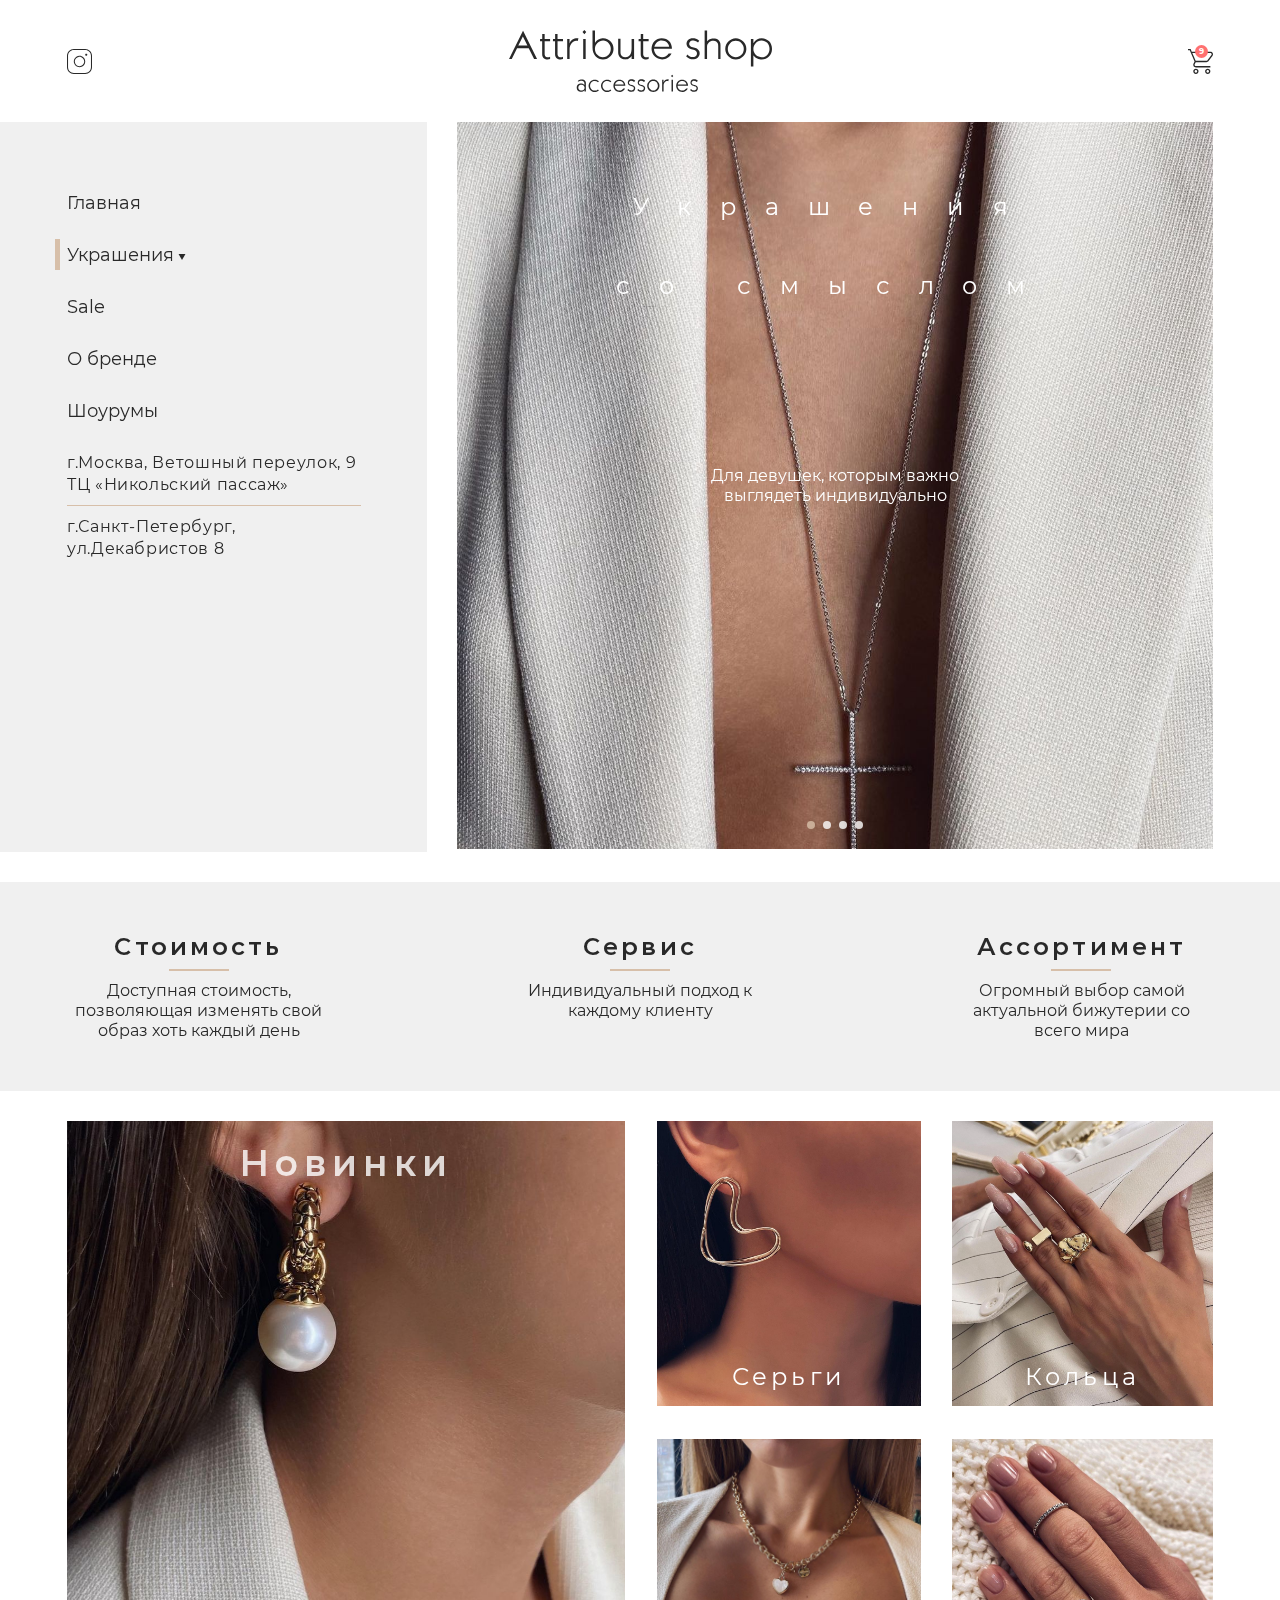
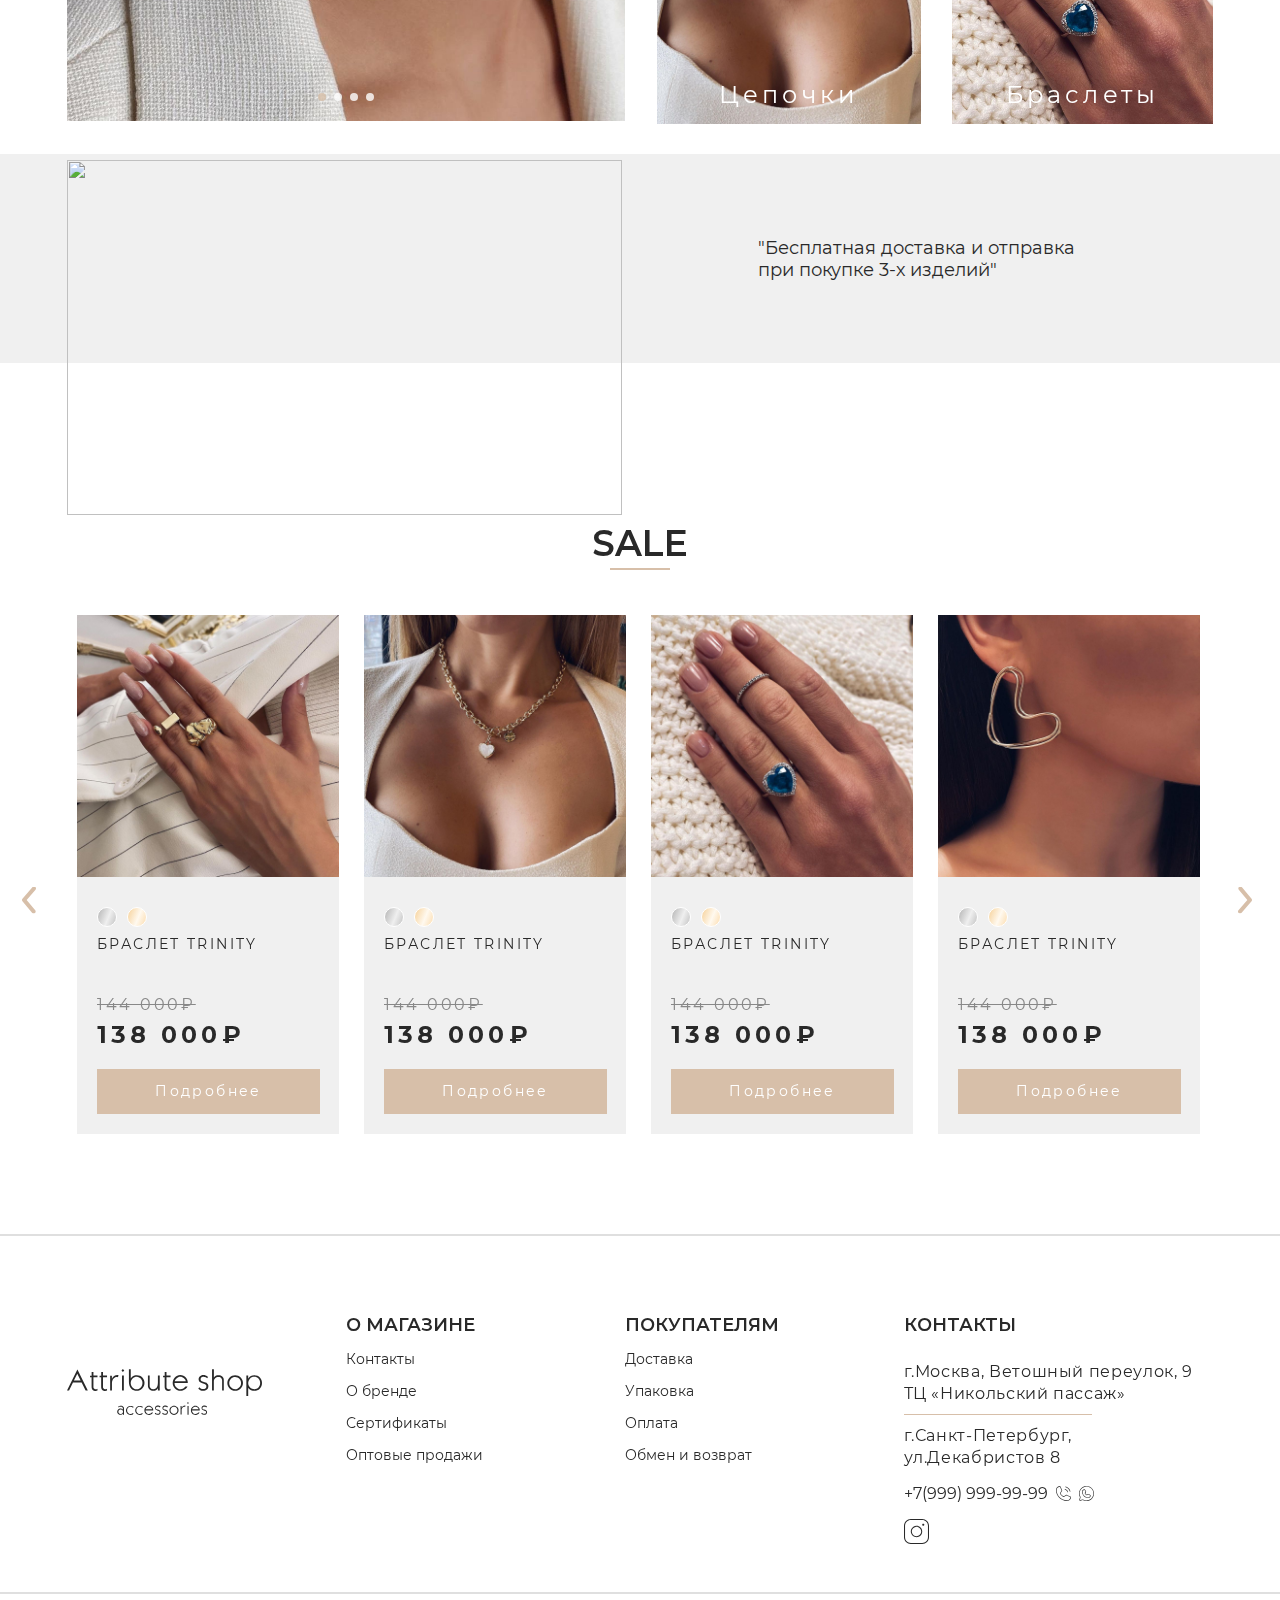
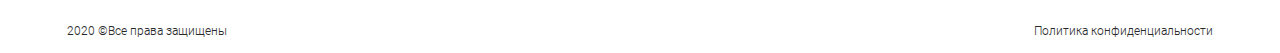
==== commit 24c45d64: "other pages" ====
--- a/index.html
+++ b/index.html
@@ -95,64 +95,63 @@
         <div class="row">
           <div class="col-4 sidebar">
             <div class="sidebar_content"> 
-
-              <ul class="sidebar_content_menu">
+              <div class="sidebar_content_scroll">
+                <ul class="sidebar_content_menu">
                 
-                <li>
-                  <a href="#">Главная</a>
-                </li>
-
-                <li class="sidebar_content_menu_drop active">
-                  <span>Украшения</span>
-                  <img src="img/arrow_down.svg" alt="">
-                  <ul class="sidebar_content_menu_sub">
-                    <li>
-                      <a href="#">Серьги</a>
-                    </li>
-                    <li>
-                      <a href="#">Цепочки</a>
-                    </li>
-                    <li>
-                      <a href="#">Кольца</a>
-                    </li>
-                    <li>
-                      <a href="#">Браслеты</a>
-                    </li>
-                    <li>
-                      <a href="#">Цепочки</a>
-                    </li>
-                    <li>
-                      <a href="#">Кольца</a>
-                    </li>
-                    <li>
-                      <a href="#">Браслеты</a>
-                    </li>
-                  </ul>
-                </li>
-
-                <li>
-                  <a href="#">Sale</a>
-                </li>
-
-                <li>
-                  <a href="#">О бренде</a>
-                </li>
-
-                <li>
-                  <a href="#">Шоурумы</a>
-                </li>
-
-              </ul>
-
-              <div class="sidebar_content_address">
-                <a class="sidebar_content_address_first" href="#">
-                  г.Москва, Ветошный переулок, 9 ТЦ «Никольский пассаж»
-                </a>
-                <a class="sidebar_content_address_second" href="#">
-                  г.Санкт-Петербург, ул.Декабристов 8
-                </a>
-              </div>
-
+                  <li>
+                    <a href="#">Главная</a>
+                  </li>
+  
+                  <li class="sidebar_content_menu_drop active">
+                    <span>Украшения</span>
+                    <img src="img/arrow_down.svg" alt="">
+                    <ul class="sidebar_content_menu_sub">
+                      <li>
+                        <a href="#">Серьги</a>
+                      </li>
+                      <li>
+                        <a href="#">Цепочки</a>
+                      </li>
+                      <li>
+                        <a href="#">Кольца</a>
+                      </li>
+                      <li>
+                        <a href="#">Браслеты</a>
+                      </li>
+                      <li>
+                        <a href="#">Цепочки</a>
+                      </li>
+                      <li>
+                        <a href="#">Кольца</a>
+                      </li>
+                      <li>
+                        <a href="#">Браслеты</a>
+                      </li>
+                    </ul>
+                  </li>
+  
+                  <li>
+                    <a href="#">Sale</a>
+                  </li>
+  
+                  <li>
+                    <a href="#">О бренде</a>
+                  </li>
+  
+                  <li>
+                    <a href="#">Шоурумы</a>
+                  </li>
+  
+                </ul>
+                <div class="sidebar_content_address">
+                  <a class="sidebar_content_address_first" href="#">
+                    г.Москва, Ветошный переулок, 9 ТЦ «Никольский пассаж»
+                  </a>
+                  <a class="sidebar_content_address_second" href="#">
+                    г.Санкт-Петербург, ул.Декабристов 8
+                  </a>
+                </div>
+              </div>
             </div>
           </div>
           <div class="col-12 col-xl-8 main_slider">
@@ -613,7 +612,7 @@
                     <a href="#">О бренде</a>
                   </li>
                   <li>
-                    <a href="#">Шоурумы</a>
+                    <a href="#">Сертификаты</a>
                   </li>
                   <li>
                     <a href="#">Оптовые продажи</a>
@@ -643,7 +642,7 @@
                 <h3>КОНТАКТЫ</h3>
                 <div class="footer_content_item-contacts_item footer_content_item-contacts_item-first">
                   <a href="#">
-                    г.Москва, Ветошный переулок, 9 ТЦ «Никольский пассаж»
+                    г.Москва, Ветошный переулок, 9 <br> ТЦ «Никольский пассаж»
                   </a>
                 </div>
                 <div class="footer_content_item-contacts_item footer_content_item-contacts_item-second">
--- a/css/style.css
+++ b/css/style.css
@@ -32,10 +32,32 @@
 
 body {
   line-height: 1;
+  min-height: 100%;
 }
 
 ol, ul {
   list-style: none;
+}
+
+ul li {
+  -webkit-tap-highlight-color: transparent;
+}
+
+span {
+  -webkit-tap-highlight-color: transparent;
+}
+
+img {
+  -webkit-tap-highlight-color: transparent;
+}
+
+div {
+  -webkit-tap-highlight-color: transparent;
+}
+
+div:focus {
+  border: none;
+  outline: none;
 }
 
 blockquote, q {
@@ -123,6 +145,8 @@
  */
 a {
   text-decoration: none;
+  outline: none;
+  -webkit-tap-highlight-color: transparent;
 }
 
 a:focus {
@@ -387,6 +411,15 @@
   display: block;
 }
 
+#init {
+  position: absolute;
+  margin-right: 0px;
+  margin-left: 0px;
+  margin-top: 0px;
+  margin-bottom: 0px;
+  z-index: 1000;
+}
+
 @font-face {
   font-family: "Montserrat-Regular";
   src: url("../fonts/Montserrat-Regular.eot");
@@ -1051,15 +1084,23 @@
 @media (min-width: 1200px) {
   .sidebar {
     display: block;
+    position: relative;
+    padding-right: 0px;
   }
 }
 
 .sidebar_content {
+  max-width: 360px;
   background-color: #F0F0F0;
-  max-width: 360px;
   height: 100%;
-  position: relative;
+}
+
+.sidebar_content_scroll {
   padding-top: 70px;
+  padding-bottom: 70px;
+  position: sticky;
+  top: 0;
+  left: 0;
 }
 
 .sidebar_content_menu li {
@@ -1155,9 +1196,6 @@
 }
 
 .sidebar_content_address {
-  position: absolute;
-  left: 0px;
-  bottom: 25px;
   display: -webkit-box;
   display: -ms-flexbox;
   display: flex;
@@ -1278,18 +1316,29 @@
 
 @media (min-width: 1200px) {
   .sidebar-shop .sidebar_content {
-    height: calc(100% - 135px);
+    width: calc(100% - 20px);
+    height: calc(100% - 104px);
   }
 }
 
 @media (min-width: 1200px) {
   .sidebar-product .sidebar_content {
+    width: calc(100% - 20px);
     height: calc(100% - 100px);
   }
 }
 
-.sidebar-privacy_policy .sidebar_content {
-  height: 1068px;
+@media (min-width: 1200px) {
+  .sidebar-privacy_policy {
+    width: calc(25% - 20px);
+    height: 1068px;
+  }
+}
+
+@media (min-width: 1200px) {
+  .sidebar-return .sidebar_content {
+    width: calc(100% - 20px);
+  }
 }
 
 .feature {
@@ -2213,7 +2262,7 @@
     content: "";
     position: absolute;
     width: 20%;
-    height: calc(100% - 135px);
+    height: calc(100% - 104px);
     background-color: #F0F0F0;
     left: 0;
     top: 0;
@@ -2236,6 +2285,13 @@
 @media (min-width: 1200px) {
   .shop_main {
     margin-bottom: 105px;
+    height: 1076px;
+    overflow-y: scroll;
+    scrollbar-width: none;
+  }
+  .shop_main::-webkit-scrollbar {
+    width: 0;
+    height: 0;
   }
 }
 
@@ -2262,8 +2318,8 @@
   .shop_main_item:hover {
     -webkit-transition: all 0.2s linear;
     transition: all 0.2s linear;
-    -webkit-filter: drop-shadow(15px 15px 30px rgba(0, 0, 0, 0.15));
-            filter: drop-shadow(15px 15px 30px rgba(0, 0, 0, 0.15));
+    -webkit-filter: drop-shadow(15px 15px 10px rgba(0, 0, 0, 0.15));
+            filter: drop-shadow(15px 15px 10px rgba(0, 0, 0, 0.15));
   }
 }
 
@@ -2900,7 +2956,6 @@
 @media (min-width: 1200px) {
   .product_main {
     margin-top: 0px;
-    margin-left: 7px;
   }
   .product_main_sliders {
     max-width: 457px;
@@ -3271,7 +3326,7 @@
 
 @media (min-width: 1200px) {
   .privacy_policy_main {
-    margin-left: 10px;
+    margin-left: 20px;
   }
 }
 
@@ -3353,12 +3408,6 @@
     left: 0;
     top: 0;
     z-index: -1;
-  }
-}
-
-@media (min-width: 1200px) {
-  .return_main {
-    margin-left: 10px;
   }
 }
 
@@ -3758,7 +3807,7 @@
 @media (min-width: 1200px) {
   .empty_cart_main {
     margin-top: 0px;
-    margin-left: 10px;
+    margin-left: 0px;
     padding-top: 100px;
     padding-bottom: 100px;
   }
@@ -3826,6 +3875,1400 @@
   color: #FFFFFF;
 }
 
+@media (min-width: 768px) {
+  .cart {
+    margin-bottom: 125px;
+  }
+}
+
+@media (min-width: 1200px) {
+  .cart {
+    position: relative;
+    margin-top: 0px;
+  }
+  .cart::before {
+    content: "";
+    position: absolute;
+    width: 20%;
+    height: 100%;
+    background-color: #F0F0F0;
+    left: 0;
+    top: 0;
+    z-index: -1;
+  }
+}
+
+.cart_main_list {
+  display: -webkit-box;
+  display: -ms-flexbox;
+  display: flex;
+  -webkit-box-orient: vertical;
+  -webkit-box-direction: normal;
+      -ms-flex-direction: column;
+          flex-direction: column;
+}
+
+.cart_main_list_item {
+  background-color: #F0F0F0;
+  display: -webkit-box;
+  display: -ms-flexbox;
+  display: flex;
+  position: relative;
+  margin-top: 15px;
+}
+
+@media (min-width: 768px) {
+  .cart_main_list_item {
+    margin-top: 30px;
+  }
+}
+
+.cart_main_list_item_img {
+  display: block;
+  min-width: 105px;
+  width: 105px;
+  height: 105px;
+}
+
+.cart_main_list_item_img img {
+  width: 100%;
+  height: 100%;
+  -o-object-fit: cover;
+     object-fit: cover;
+}
+
+@media (min-width: 768px) {
+  .cart_main_list_item_img {
+    height: 165px;
+    width: 165px;
+    min-width: 165px;
+  }
+}
+
+.cart_main_list_item_text {
+  display: -webkit-box;
+  display: -ms-flexbox;
+  display: flex;
+  -webkit-box-orient: vertical;
+  -webkit-box-direction: normal;
+      -ms-flex-direction: column;
+          flex-direction: column;
+  -webkit-box-pack: justify;
+      -ms-flex-pack: justify;
+          justify-content: space-between;
+  -webkit-box-sizing: border-box;
+          box-sizing: border-box;
+  padding: 12px 0px;
+  margin-left: 15px;
+  width: calc(100% - 100px);
+}
+
+.cart_main_list_item_text h3 {
+  font-family: "Montserrat-Regular";
+  font-size: 13px;
+  line-height: 16px;
+  letter-spacing: 0.17em;
+  color: #292929;
+  text-transform: uppercase;
+}
+
+.cart_main_list_item_text_price {
+  display: -webkit-box;
+  display: -ms-flexbox;
+  display: flex;
+  -webkit-box-orient: vertical;
+  -webkit-box-direction: normal;
+      -ms-flex-direction: column;
+          flex-direction: column;
+}
+
+.cart_main_list_item_text_price_old {
+  font-family: "Montserrat-Regular";
+  font-size: 9px;
+  line-height: 11px;
+  letter-spacing: 0.17em;
+  color: #888888;
+}
+
+.cart_main_list_item_text_price_new {
+  font-family: "Montserrat-Bold";
+  font-size: 9px;
+  line-height: 11px;
+  letter-spacing: 0.17em;
+  color: #292929;
+  margin-top: 5px;
+}
+
+@media (min-width: 768px) {
+  .cart_main_list_item_text {
+    padding: 20px 0px;
+    margin-left: 30px;
+  }
+  .cart_main_list_item_text h3 {
+    font-size: 18px;
+    line-height: 22px;
+    letter-spacing: 0.17em;
+    color: #292929;
+  }
+  .cart_main_list_item_text_price_old {
+    font-size: 16px;
+    line-height: 20px;
+    letter-spacing: 0.17em;
+  }
+  .cart_main_list_item_text_price_new {
+    font-size: 24px;
+    line-height: 29px;
+    letter-spacing: 0.17em;
+  }
+}
+
+.cart_main_list_item_general {
+  margin-top: 26px;
+  margin-left: 0px;
+  margin-right: 20px;
+  display: -webkit-box;
+  display: -ms-flexbox;
+  display: flex;
+  -webkit-box-orient: vertical;
+  -webkit-box-direction: normal;
+      -ms-flex-direction: column;
+          flex-direction: column;
+  -webkit-box-pack: justify;
+      -ms-flex-pack: justify;
+          justify-content: space-between;
+  -webkit-box-align: center;
+      -ms-flex-align: center;
+          align-items: center;
+  position: relative;
+  width: calc(100% - 100px);
+}
+
+.cart_main_list_item_general_counter {
+  display: -webkit-box;
+  display: -ms-flexbox;
+  display: flex;
+}
+
+.cart_main_list_item_general_counter_input {
+  width: 30px;
+}
+
+.cart_main_list_item_general_counter_input input {
+  width: 100%;
+  text-align: center;
+  font-family: "Montserrat-Bold";
+  font-size: 13px;
+  line-height: 19px;
+  color: #1E1E1E;
+  background-color: #F0F0F0;
+}
+
+.cart_main_list_item_general_counter_prev {
+  border: none;
+  background-color: #D7BFA9;
+  width: 18px;
+  height: 18px;
+  display: -webkit-box;
+  display: -ms-flexbox;
+  display: flex;
+  -webkit-box-pack: center;
+      -ms-flex-pack: center;
+          justify-content: center;
+  -webkit-box-align: center;
+      -ms-flex-align: center;
+          align-items: center;
+}
+
+.cart_main_list_item_general_counter_prev_mob {
+  display: block;
+}
+
+.cart_main_list_item_general_counter_prev_desk {
+  display: none;
+}
+
+.cart_main_list_item_general_counter_next {
+  border: none;
+  background-color: #D7BFA9;
+  width: 18px;
+  height: 18px;
+  display: -webkit-box;
+  display: -ms-flexbox;
+  display: flex;
+  -webkit-box-pack: center;
+      -ms-flex-pack: center;
+          justify-content: center;
+  -webkit-box-align: center;
+      -ms-flex-align: center;
+          align-items: center;
+}
+
+.cart_main_list_item_general_counter_next_mob {
+  display: block;
+}
+
+.cart_main_list_item_general_counter_next_desk {
+  display: none;
+}
+
+@media (min-width: 768px) {
+  .cart_main_list_item_general_counter_input {
+    width: 56px;
+  }
+  .cart_main_list_item_general_counter_input input {
+    font-size: 18px;
+    line-height: 40px;
+  }
+  .cart_main_list_item_general_counter_prev {
+    width: 40px;
+    height: 40px;
+  }
+  .cart_main_list_item_general_counter_prev_mob {
+    display: none;
+  }
+  .cart_main_list_item_general_counter_prev_desk {
+    display: block;
+  }
+  .cart_main_list_item_general_counter_next {
+    width: 40px;
+    height: 40px;
+  }
+  .cart_main_list_item_general_counter_next_mob {
+    display: none;
+  }
+  .cart_main_list_item_general_counter_next_desk {
+    display: block;
+  }
+}
+
+.cart_main_list_item_general_sum {
+  margin-bottom: 12px;
+}
+
+.cart_main_list_item_general_sum span {
+  font-family: "Montserrat-Bold";
+  font-size: 13px;
+  line-height: 16px;
+  letter-spacing: 0.17em;
+  color: #292929;
+}
+
+@media (min-width: 768px) {
+  .cart_main_list_item_general_sum {
+    margin-bottom: 33px;
+  }
+  .cart_main_list_item_general_sum span {
+    font-size: 24px;
+    line-height: 29px;
+  }
+}
+
+.cart_main_list_item_general_remove {
+  position: absolute;
+  right: -5px;
+  top: 20px;
+}
+
+.cart_main_list_item_general_remove_mob {
+  display: block;
+}
+
+.cart_main_list_item_general_remove_desk {
+  display: none;
+}
+
+@media (min-width: 768px) {
+  .cart_main_list_item_general_remove {
+    right: 6px;
+    top: 40px;
+  }
+  .cart_main_list_item_general_remove_mob {
+    display: none;
+  }
+  .cart_main_list_item_general_remove_desk {
+    display: block;
+  }
+}
+
+@media (min-width: 1200px) {
+  .cart_main_list_item:first-child {
+    margin-top: 0px;
+  }
+  .cart_main_list_item_general {
+    margin-right: 40px;
+    margin-top: 30px;
+  }
+}
+
+.cart_main_result {
+  background-color: #F0F0F0;
+  margin-top: 15px;
+  -webkit-box-sizing: border-box;
+          box-sizing: border-box;
+  padding: 30px 10px 15px 10px;
+  margin-bottom: 30px;
+}
+
+@media (min-width: 768px) {
+  .cart_main_result {
+    margin-top: 30px;
+    margin-bottom: 0px;
+    padding: 50px 50px 1px 50px;
+    position: relative;
+  }
+}
+
+@media (min-width: 1200px) {
+  .cart_main_result {
+    margin-top: 100px;
+  }
+  .cart_main_result:before {
+    content: "";
+    position: absolute;
+    left: 0;
+    top: -50px;
+    width: 100%;
+    height: 2px;
+    background-color: #DFDFDF;
+  }
+}
+
+.cart_main_result_default {
+  display: -webkit-box;
+  display: -ms-flexbox;
+  display: flex;
+  -webkit-box-pack: justify;
+      -ms-flex-pack: justify;
+          justify-content: space-between;
+}
+
+.cart_main_result_default_name {
+  font-family: "Montserrat-Medium";
+  font-size: 13px;
+  line-height: 16px;
+  color: #292929;
+}
+
+.cart_main_result_default_value {
+  font-family: "Montserrat-SemiBold";
+  font-size: 16px;
+  line-height: 20px;
+  color: #292929;
+}
+
+@media (min-width: 768px) {
+  .cart_main_result_default_name {
+    font-size: 18px;
+    line-height: 22px;
+  }
+  .cart_main_result_default_value {
+    font-size: 24px;
+    line-height: 29px;
+  }
+}
+
+.cart_main_result_default_application {
+  display: -webkit-box;
+  display: -ms-flexbox;
+  display: flex;
+  -webkit-box-pack: justify;
+      -ms-flex-pack: justify;
+          justify-content: space-between;
+  margin-bottom: 60px;
+  position: relative;
+}
+
+.cart_main_result_default_application:after {
+  content: "";
+  position: absolute;
+  left: 0;
+  bottom: -30px;
+  width: 100%;
+  height: 2px;
+  background-color: #DFDFDF;
+}
+
+.cart_main_result_default_application_name {
+  font-family: "Montserrat-Medium";
+  font-size: 16px;
+  line-height: 20px;
+  color: #1F1F1F;
+}
+
+@media (min-width: 768px) {
+  .cart_main_result_default_application_name {
+    font-size: 18px;
+    line-height: 22px;
+  }
+}
+
+.cart_main_result_default_application_value {
+  font-family: "Montserrat-SemiBold";
+  font-size: 16px;
+  line-height: 20px;
+  color: #292929;
+}
+
+@media (min-width: 768px) {
+  .cart_main_result_default_application_value {
+    font-size: 24px;
+    line-height: 29px;
+  }
+}
+
+.cart_main_result_default_application-last:after {
+  display: none;
+}
+
+@media (min-width: 768px) {
+  .cart_main_result_default_application-last {
+    margin-bottom: 49px;
+  }
+}
+
+.cart_main_result_form {
+  margin-top: 30px;
+  margin-bottom: 30px;
+}
+
+.cart_main_result_form p {
+  font-family: "Montserrat-Medium";
+  font-size: 11px;
+  line-height: 13px;
+  color: #1E1E1E;
+}
+
+.cart_main_result_form label {
+  height: 40px;
+  border: 1px solid #D7BFA9;
+  -webkit-box-sizing: border-box;
+          box-sizing: border-box;
+  position: relative;
+  width: 100%;
+  margin-top: 14px;
+}
+
+.cart_main_result_form label input {
+  padding-left: 30px;
+  background-color: transparent;
+  font-family: "Montserrat-Medium";
+  font-size: 13px;
+  color: #292929;
+  height: 100%;
+  line-height: 40px;
+  width: calc(100% - 174px);
+}
+
+.cart_main_result_form label input::-webkit-input-placeholder {
+  font-family: "Montserrat-Regular";
+  font-size: 13px;
+  line-height: 40px;
+  color: #DCDCDC;
+}
+
+.cart_main_result_form label input::-moz-placeholder {
+  font-family: "Montserrat-Regular";
+  font-size: 13px;
+  line-height: 40px;
+  color: #DCDCDC;
+}
+
+.cart_main_result_form label input:-ms-input-placeholder {
+  font-family: "Montserrat-Regular";
+  font-size: 13px;
+  line-height: 40px;
+  color: #DCDCDC;
+}
+
+.cart_main_result_form label input::-ms-input-placeholder {
+  font-family: "Montserrat-Regular";
+  font-size: 13px;
+  line-height: 40px;
+  color: #DCDCDC;
+}
+
+.cart_main_result_form label input::placeholder {
+  font-family: "Montserrat-Regular";
+  font-size: 13px;
+  line-height: 40px;
+  color: #DCDCDC;
+}
+
+.cart_main_result_form label button {
+  position: absolute;
+  height: 100%;
+  width: 144px;
+  background: #D7BFA9;
+  font-size: 13px;
+  line-height: 40px;
+  color: #FFFFFF;
+  font-family: "Montserrat-Regular";
+  right: -1px;
+  top: 0;
+  border: none;
+}
+
+@media (min-width: 768px) {
+  .cart_main_result_form p {
+    font-size: 16px;
+    line-height: 20px;
+  }
+  .cart_main_result_form label {
+    height: 45px;
+    margin-top: 20px;
+  }
+  .cart_main_result_form label input {
+    line-height: 45px;
+  }
+  .cart_main_result_form label input::-webkit-input-placeholder {
+    line-height: 45px;
+  }
+  .cart_main_result_form label input::-moz-placeholder {
+    line-height: 45px;
+  }
+  .cart_main_result_form label input:-ms-input-placeholder {
+    line-height: 45px;
+  }
+  .cart_main_result_form label input::-ms-input-placeholder {
+    line-height: 45px;
+  }
+  .cart_main_result_form label input::placeholder {
+    line-height: 45px;
+  }
+  .cart_main_result_form label button {
+    width: 261px;
+    height: 100%;
+  }
+}
+
+.cart_main_result_link {
+  display: block;
+  width: 100%;
+  height: 45px;
+  line-height: 45px;
+  text-align: center;
+  font-size: 13px;
+  color: #FFFFFF;
+  font-family: "Montserrat-Medium";
+  background-color: #D7BFA9;
+}
+
+@media (min-width: 768px) {
+  .cart_main_result_link {
+    position: absolute;
+    width: 223px;
+    height: 45px;
+    bottom: -75px;
+    right: 0;
+  }
+}
+
+.cart_main_result_link:hover {
+  color: #FFFFFF;
+}
+
+.cart_main_result_warning {
+  display: none;
+  -webkit-box-align: center;
+      -ms-flex-align: center;
+          align-items: center;
+}
+
+.cart_main_result_warning p {
+  font-family: "Montserrat-Regular";
+  font-size: 14px;
+  line-height: 17px;
+  color: #FF4444;
+  margin-left: 7px;
+}
+
+@media (min-width: 1200px) {
+  .cart_main_result_warning {
+    display: -webkit-box;
+    display: -ms-flexbox;
+    display: flex;
+  }
+}
+
+@media (min-width: 1200px) {
+  .checkout {
+    position: relative;
+    margin-top: 0px;
+    margin-bottom: 100px;
+  }
+  .checkout::before {
+    content: "";
+    position: absolute;
+    width: 20%;
+    height: 100%;
+    background-color: #F0F0F0;
+    left: 0;
+    top: 0;
+    z-index: -1;
+  }
+}
+
+.checkout_main {
+  display: -webkit-box;
+  display: -ms-flexbox;
+  display: flex;
+  -webkit-box-orient: vertical;
+  -webkit-box-direction: normal;
+      -ms-flex-direction: column;
+          flex-direction: column;
+}
+
+.checkout_main_payment {
+  background-color: #F0F0F0;
+  -webkit-box-sizing: border-box;
+          box-sizing: border-box;
+  padding: 15px 15px 15px 10px;
+  margin-top: 15px;
+}
+
+@media (min-width: 768px) {
+  .checkout_main_payment {
+    padding: 30px 25px 25px 23px;
+    margin-bottom: 50px;
+  }
+}
+
+@media (min-width: 1200px) {
+  .checkout_main_payment {
+    margin-bottom: 0px;
+    padding: 50px 44px 44px 30px;
+  }
+}
+
+@media (min-width: 1200px) {
+  .checkout_main_payment .woocommerce-checkout-review-order {
+    position: relative;
+  }
+}
+
+.checkout_main_payment .woocommerce-checkout-review-order h4 {
+  font-family: "Montserrat-Medium";
+  font-size: 16px;
+  line-height: 20px;
+  color: #1E1E1E;
+}
+
+@media (min-width: 768px) {
+  .checkout_main_payment .woocommerce-checkout-review-order h4 {
+    font-size: 24px;
+    line-height: 29px;
+  }
+}
+
+.checkout_main_payment .woocommerce-checkout-review-order .checkout_main_payment_item {
+  display: -webkit-box;
+  display: -ms-flexbox;
+  display: flex;
+  -webkit-box-pack: justify;
+      -ms-flex-pack: justify;
+          justify-content: space-between;
+  -webkit-box-align: center;
+      -ms-flex-align: center;
+          align-items: center;
+}
+
+.checkout_main_payment .woocommerce-checkout-review-order .checkout_main_payment_item_name {
+  font-family: "Montserrat-Medium";
+  font-size: 13px;
+  line-height: 16px;
+  color: #292929;
+}
+
+@media (min-width: 768px) {
+  .checkout_main_payment .woocommerce-checkout-review-order .checkout_main_payment_item_name {
+    font-size: 18px;
+    line-height: 22px;
+  }
+}
+
+.checkout_main_payment .woocommerce-checkout-review-order .checkout_main_payment_item_value {
+  font-family: "Montserrat-SemiBold";
+  font-size: 16px;
+  line-height: 20px;
+  color: #292929;
+}
+
+@media (min-width: 768px) {
+  .checkout_main_payment .woocommerce-checkout-review-order .checkout_main_payment_item_value {
+    font-size: 24px;
+    line-height: 29px;
+  }
+}
+
+.checkout_main_payment .woocommerce-checkout-review-order .checkout_main_payment_item-quantity {
+  position: relative;
+  margin-top: 34px;
+}
+
+.checkout_main_payment .woocommerce-checkout-review-order .checkout_main_payment_item-quantity:after {
+  content: "";
+  position: absolute;
+  left: 0;
+  bottom: -30px;
+  width: 100%;
+  height: 2px;
+  background-color: #DFDFDF;
+}
+
+.checkout_main_payment .woocommerce-checkout-review-order .checkout_main_payment_item-sum {
+  margin-top: 60px;
+  position: relative;
+}
+
+.checkout_main_payment .woocommerce-checkout-review-order .checkout_main_payment_item-sum:after {
+  content: "";
+  position: absolute;
+  left: 0;
+  bottom: -30px;
+  width: 100%;
+  height: 2px;
+  background-color: #DFDFDF;
+}
+
+.checkout_main_payment .woocommerce-checkout-review-order ul {
+  margin-top: 59px;
+}
+
+.checkout_main_payment .woocommerce-checkout-review-order ul li {
+  margin: 0px;
+  position: relative;
+  width: 100%;
+  margin-top: 11px;
+}
+
+@media (min-width: 768px) {
+  .checkout_main_payment .woocommerce-checkout-review-order ul li {
+    margin-top: 30px;
+  }
+}
+
+.checkout_main_payment .woocommerce-checkout-review-order ul li input {
+  margin: 0px;
+  position: absolute;
+  opacity: 0;
+  cursor: pointer;
+  left: 0;
+  top: 3px;
+  z-index: 9;
+}
+
+.checkout_main_payment .woocommerce-checkout-review-order ul li input[type="radio"]:checked + label::after {
+  background-color: #D7BFA9;
+}
+
+.checkout_main_payment .woocommerce-checkout-review-order ul li label {
+  display: -webkit-box;
+  display: -ms-flexbox;
+  display: flex;
+  -webkit-box-pack: justify;
+      -ms-flex-pack: justify;
+          justify-content: space-between;
+  -webkit-box-align: center;
+      -ms-flex-align: center;
+          align-items: center;
+  font-family: "Montserrat-Medium";
+  font-size: 13px;
+  line-height: 16px;
+  color: #1e1e1e;
+  position: relative;
+  width: 100%;
+  padding-left: 20px;
+}
+
+@media (min-width: 768px) {
+  .checkout_main_payment .woocommerce-checkout-review-order ul li label {
+    padding-left: 27px;
+    font-size: 14px;
+    line-height: 17px;
+  }
+}
+
+.checkout_main_payment .woocommerce-checkout-review-order ul li label span {
+  font-family: "Montserrat-SemiBold";
+  font-size: 16px;
+  line-height: 20px;
+  color: #292929;
+}
+
+@media (min-width: 768px) {
+  .checkout_main_payment .woocommerce-checkout-review-order ul li label span {
+    font-size: 18px;
+    line-height: 22px;
+  }
+}
+
+.checkout_main_payment .woocommerce-checkout-review-order ul li label:after {
+  content: "";
+  position: absolute;
+  left: 0px;
+  top: 2px;
+  width: 15px;
+  height: 15px;
+  background-color: #c4c4c4;
+  border-radius: 50%;
+}
+
+@media (min-width: 768px) {
+  .checkout_main_payment .woocommerce-checkout-review-order ul li label:after {
+    top: 3px;
+  }
+}
+
+@media (min-width: 1200px) {
+  .checkout_main_payment .woocommerce-checkout-review-order ul {
+    width: 417px;
+  }
+}
+
+.checkout_main_payment .woocommerce-checkout-review-order .checkout__payment-outcome {
+  display: -webkit-box;
+  display: -ms-flexbox;
+  display: flex;
+  -webkit-box-pack: justify;
+      -ms-flex-pack: justify;
+          justify-content: space-between;
+  -webkit-box-align: center;
+      -ms-flex-align: center;
+          align-items: center;
+  margin-top: 30px;
+}
+
+@media (min-width: 768px) {
+  .checkout_main_payment .woocommerce-checkout-review-order .checkout__payment-outcome {
+    -webkit-box-pack: start;
+        -ms-flex-pack: start;
+            justify-content: flex-start;
+  }
+  .checkout_main_payment .woocommerce-checkout-review-order .checkout__payment-outcome .img {
+    margin-left: 37px;
+  }
+}
+
+.checkout_main_payment .woocommerce-checkout-review-order .checkout__payment-outcome .name {
+  font-family: "Montserrat-Medium";
+  font-size: 16px;
+  line-height: 24px;
+  color: #1E1E1E;
+}
+
+.checkout_main_payment_outcome {
+  display: -webkit-box;
+  display: -ms-flexbox;
+  display: flex;
+  -webkit-box-align: center;
+      -ms-flex-align: center;
+          align-items: center;
+  -webkit-box-pack: justify;
+      -ms-flex-pack: justify;
+          justify-content: space-between;
+  margin-top: 32px;
+}
+
+@media (min-width: 768px) {
+  .checkout_main_payment_outcome {
+    margin-top: 60px;
+  }
+}
+
+@media (min-width: 1200px) {
+  .checkout_main_payment_outcome {
+    width: 417px;
+  }
+}
+
+.checkout_main_payment_outcome_name {
+  font-family: "Montserrat-Medium";
+  font-size: 16px;
+  line-height: 24px;
+  color: #1E1E1E;
+}
+
+.checkout_main_payment_outcome_value {
+  font-family: "Montserrat-SemiBold";
+  font-size: 18px;
+  line-height: 22px;
+  color: #292929;
+}
+
+@media (min-width: 768px) {
+  .checkout_main_payment .woocommerce-checkout-payment {
+    position: relative;
+  }
+}
+
+@media (min-width: 1200px) {
+  .checkout_main_payment .woocommerce-checkout-payment {
+    width: 333px;
+    position: absolute;
+    right: 0px;
+    top: 212px;
+  }
+}
+
+.checkout_main_payment .woocommerce-checkout-payment button[type=submit] {
+  display: none;
+}
+
+@media (min-width: 768px) {
+  .checkout_main_payment .woocommerce-checkout-payment button[type=submit] {
+    display: block;
+    position: absolute;
+    right: 0;
+    bottom: 5px;
+    width: 263px;
+    height: 45px;
+    background-color: #D7BFA9;
+    border: none;
+    font-size: 13px;
+    line-height: 45px;
+    color: #FFFFFF;
+    font-family: "Montserrat-Medium";
+  }
+}
+
+@media (min-width: 1200px) {
+  .checkout_main_payment .woocommerce-checkout-payment button[type=submit] {
+    bottom: -68px;
+    left: 0px;
+  }
+}
+
+.checkout_main_payment .woocommerce-checkout-payment .text {
+  font-family: "Montserrat-Medium";
+  font-size: 13px;
+  line-height: 19px;
+  color: #1E1E1E;
+  margin-top: 11px;
+}
+
+@media (min-width: 768px) {
+  .checkout_main_payment .woocommerce-checkout-payment .text {
+    font-size: 13px;
+    line-height: 19px;
+    width: 316px;
+  }
+}
+
+.checkout_main_payment .woocommerce-checkout-payment .text a {
+  color: #D7BFA9;
+}
+
+@media (min-width: 768px) {
+  .checkout_main_payment {
+    -webkit-box-ordinal-group: 3;
+        -ms-flex-order: 2;
+            order: 2;
+    margin-top: 30px;
+  }
+}
+
+.checkout_main_detail {
+  margin-top: 30px;
+}
+
+.checkout_main_detail h4 {
+  font-family: "Montserrat-Medium";
+  font-size: 16px;
+  line-height: 20px;
+  color: #1E1E1E;
+}
+
+.checkout_main_detail p {
+  display: -webkit-box;
+  display: -ms-flexbox;
+  display: flex;
+  -webkit-box-orient: vertical;
+  -webkit-box-direction: normal;
+      -ms-flex-direction: column;
+          flex-direction: column;
+  -webkit-box-sizing: border-box;
+          box-sizing: border-box;
+  padding: 0px 15px;
+  margin-top: 15px;
+}
+
+.checkout_main_detail p label {
+  font-family: "Montserrat-Regular";
+  font-size: 13px;
+  line-height: 16px;
+  color: #1E1E1E;
+}
+
+.checkout_main_detail p span {
+  margin-top: 10px;
+}
+
+.checkout_main_detail p span input {
+  width: 100%;
+  height: 40px;
+  -webkit-box-sizing: border-box;
+          box-sizing: border-box;
+  border: 1px solid #D7BFA9;
+  font-family: "Montserrat-Regular";
+  font-size: 13px;
+  line-height: 40px;
+  padding-left: 20px;
+}
+
+.checkout_main_detail p span input::-webkit-input-placeholder {
+  font-family: "Montserrat-Regular";
+  font-size: 13px;
+  line-height: 40px;
+  color: #DCDCDC;
+}
+
+.checkout_main_detail p span input::-moz-placeholder {
+  font-family: "Montserrat-Regular";
+  font-size: 13px;
+  line-height: 40px;
+  color: #DCDCDC;
+}
+
+.checkout_main_detail p span input:-ms-input-placeholder {
+  font-family: "Montserrat-Regular";
+  font-size: 13px;
+  line-height: 40px;
+  color: #DCDCDC;
+}
+
+.checkout_main_detail p span input::-ms-input-placeholder {
+  font-family: "Montserrat-Regular";
+  font-size: 13px;
+  line-height: 40px;
+  color: #DCDCDC;
+}
+
+.checkout_main_detail p span input::placeholder {
+  font-family: "Montserrat-Regular";
+  font-size: 13px;
+  line-height: 40px;
+  color: #DCDCDC;
+}
+
+.checkout_main_detail button[type=submit] {
+  width: calc(100% - 30px);
+  height: 45px;
+  background-color: #D7BFA9;
+  border: none;
+  margin: 0 auto;
+  display: block;
+  font-size: 13px;
+  line-height: 45px;
+  color: #FFFFFF;
+  font-family: "Montserrat-Medium";
+  margin-top: 30px;
+  margin-bottom: 50px;
+}
+
+@media (min-width: 768px) {
+  .checkout_main_detail {
+    margin-top: 15px;
+    display: -webkit-box;
+    display: -ms-flexbox;
+    display: flex;
+    -ms-flex-wrap: wrap;
+        flex-wrap: wrap;
+    -webkit-box-pack: justify;
+        -ms-flex-pack: justify;
+            justify-content: space-between;
+    -webkit-box-ordinal-group: 2;
+        -ms-flex-order: 1;
+            order: 1;
+  }
+  .checkout_main_detail p {
+    width: 100%;
+    padding: 0px;
+  }
+  .checkout_main_detail h4 {
+    display: none;
+  }
+  .checkout_main_detail_name {
+    width: 223px !important;
+  }
+  .checkout_main_detail_surname {
+    width: 223px !important;
+  }
+  .checkout_main_detail_tel {
+    width: 223px !important;
+  }
+  .checkout_main_detail button[type=submit] {
+    display: none;
+  }
+}
+
+@media (min-width: 1200px) {
+  .checkout_main_detail {
+    margin-top: 0px;
+  }
+  .checkout_main_detail h4 {
+    display: block;
+    width: 100%;
+    font-size: 18px;
+    line-height: 22px;
+    margin-bottom: 10px;
+  }
+  .checkout_main_detail p {
+    margin-top: 30px;
+  }
+  .checkout_main_detail_name {
+    width: 262px !important;
+  }
+  .checkout_main_detail_surname {
+    width: 262px !important;
+  }
+  .checkout_main_detail_tel {
+    width: 262px !important;
+  }
+}
+
+.about {
+  margin-bottom: 50px;
+}
+
+@media (min-width: 1200px) {
+  .about {
+    margin-top: 0px;
+    position: relative;
+    margin-bottom: 100px;
+  }
+  .about::before {
+    content: "";
+    position: absolute;
+    width: 20%;
+    height: 100%;
+    background-color: #F0F0F0;
+    left: 0;
+    top: 0;
+    z-index: -1;
+  }
+}
+
+.about_main h2 {
+  font-family: "Montserrat-SemiBold";
+  font-size: 14px;
+  line-height: 17px;
+  color: #292929;
+  margin-top: 20px;
+}
+
+@media (min-width: 1200px) {
+  .about_main h2 {
+    margin-top: 0px;
+    margin-bottom: 30px;
+  }
+}
+
+.about_main p {
+  font-family: "Montserrat-Regular";
+  font-size: 14px;
+  line-height: 17px;
+  color: #1E1E1E;
+  margin-top: 20px;
+}
+
+.about_main h4 {
+  font-family: "Montserrat-SemiBold";
+  font-size: 14px;
+  line-height: 17px;
+  color: #292929;
+  margin-top: 20px;
+}
+
+@media (min-width: 1200px) {
+  .about_main h4 {
+    margin-top: 30px;
+  }
+}
+
+.about_main h5 {
+  font-family: "Montserrat-SemiBold";
+  font-size: 14px;
+  line-height: 17px;
+  color: #292929;
+  text-align: center;
+  margin-top: 20px;
+}
+
+@media (min-width: 1200px) {
+  .about_main h5 {
+    margin-top: 50px;
+  }
+}
+
+.delivery {
+  margin-bottom: 50px;
+}
+
+@media (min-width: 1200px) {
+  .delivery {
+    margin-top: 0px;
+    position: relative;
+    margin-bottom: 100px;
+  }
+  .delivery::before {
+    content: "";
+    position: absolute;
+    width: 20%;
+    height: 100%;
+    background-color: #F0F0F0;
+    left: 0;
+    top: 0;
+    z-index: -1;
+  }
+}
+
+.delivery_main h2 {
+  font-family: "Montserrat-SemiBold";
+  font-size: 16px;
+  line-height: 20px;
+  color: #1E1E1E;
+  margin-top: 20px;
+}
+
+@media (min-width: 1200px) {
+  .delivery_main h2 {
+    margin-bottom: 30px;
+    margin-top: 0px;
+  }
+}
+
+.delivery_main p {
+  font-family: "Montserrat-Regular";
+  font-size: 14px;
+  line-height: 17px;
+  color: #1E1E1E;
+  margin-top: 20px;
+}
+
+.delivery_main h4 {
+  font-family: "Montserrat-SemiBold";
+  font-size: 16px;
+  line-height: 20px;
+  margin-top: 20px;
+}
+
+@media (min-width: 1200px) {
+  .delivery_main h4 {
+    margin: 30px 0px;
+  }
+}
+
+.delivery_main_black {
+  color: #1E1E1E;
+}
+
+.delivery_main_brown {
+  color: #D7BFA9;
+}
+
+.delivery_main_bold {
+  font-family: "Montserrat-SemiBold" !important;
+}
+
+.opt {
+  margin-bottom: 50px;
+}
+
+@media (min-width: 1200px) {
+  .opt {
+    position: relative;
+    margin-bottom: 100px;
+  }
+  .opt::before {
+    content: "";
+    position: absolute;
+    width: 20%;
+    height: 100%;
+    background-color: #F0F0F0;
+    left: 0;
+    top: 0;
+    z-index: -1;
+  }
+}
+
+.opt_main h2 {
+  font-family: "Montserrat-SemiBold";
+  font-size: 16px;
+  line-height: 20px;
+  color: #1E1E1E;
+  margin-top: 20px;
+}
+
+@media (min-width: 1200px) {
+  .opt_main h2 {
+    margin-top: 0px;
+  }
+}
+
+.opt_main_block {
+  background-color: #F0F0F0;
+  -webkit-box-sizing: border-box;
+          box-sizing: border-box;
+  padding: 20px;
+  margin-top: 20px;
+}
+
+@media (min-width: 768px) {
+  .opt_main_block {
+    padding: 40px;
+  }
+}
+
+@media (min-width: 1200px) {
+  .opt_main_block {
+    margin-top: 30px;
+    padding: 200px 80px 200px 80px;
+  }
+}
+
+@media (min-width: 1200px) {
+  .opt_main_block_text_item {
+    display: -webkit-box;
+    display: -ms-flexbox;
+    display: flex;
+    -webkit-box-orient: vertical;
+    -webkit-box-direction: normal;
+        -ms-flex-direction: column;
+            flex-direction: column;
+    -webkit-box-pack: center;
+        -ms-flex-pack: center;
+            justify-content: center;
+    -webkit-box-align: center;
+        -ms-flex-align: center;
+            align-items: center;
+  }
+}
+
+.opt_main_block_text_item p {
+  font-family: "Montserrat-Regular";
+  font-size: 16px;
+  line-height: 20px;
+  color: #000000;
+}
+
+@media (min-width: 1200px) {
+  .opt_main_block_text_item p {
+    text-align: center;
+  }
+}
+
+.opt_main_block_text_item p b {
+  font-family: "Montserrat-SemiBold";
+}
+
+.opt_main_block_text_item p a {
+  color: #D7BFA9;
+}
+
+.opt_main_block_text_item_par {
+  margin-top: 20px;
+}
+
 .footer {
   position: relative;
 }
@@ -4033,6 +5476,7 @@
         -ms-flex-direction: column;
             flex-direction: column;
     margin-top: 0px;
+    width: 31%;
   }
 }
 
@@ -4083,28 +5527,37 @@
 }
 
 .footer_content_item-contacts_item_links {
-  display: none;
+  display: -webkit-box;
+  display: -ms-flexbox;
+  display: flex;
+  margin-top: 15px;
+  -webkit-box-pack: center;
+      -ms-flex-pack: center;
+          justify-content: center;
+  width: 100%;
+}
+
+.footer_content_item-contacts_item_links a {
+  margin-right: 8px;
+}
+
+.footer_content_item-contacts_item_links_tel {
+  font-family: "Montserrat-Regular";
+  font-size: 16px;
+  line-height: 20px;
+  color: #292929;
+  margin-right: 10px;
+}
+
+.footer_content_item-contacts_item_links_tel:hover {
+  color: #292929;
 }
 
 @media (min-width: 768px) {
   .footer_content_item-contacts_item_links {
-    display: -webkit-box;
-    display: -ms-flexbox;
-    display: flex;
-    margin-top: 10px;
-  }
-  .footer_content_item-contacts_item_links a {
-    margin-right: 8px;
-  }
-  .footer_content_item-contacts_item_links_tel {
-    font-family: "Montserrat-Regular";
-    font-size: 16px;
-    line-height: 20px;
-    color: #292929;
-    margin-right: 10px;
-  }
-  .footer_content_item-contacts_item_links_tel:hover {
-    color: #292929;
+    -webkit-box-pack: start;
+        -ms-flex-pack: start;
+            justify-content: flex-start;
   }
 }
 
@@ -4164,7 +5617,7 @@
 
 .footer_content_item-contacts_item_insta {
   width: 100%;
-  margin-top: 50px;
+  margin-top: 15px;
   text-align: center;
 }
 
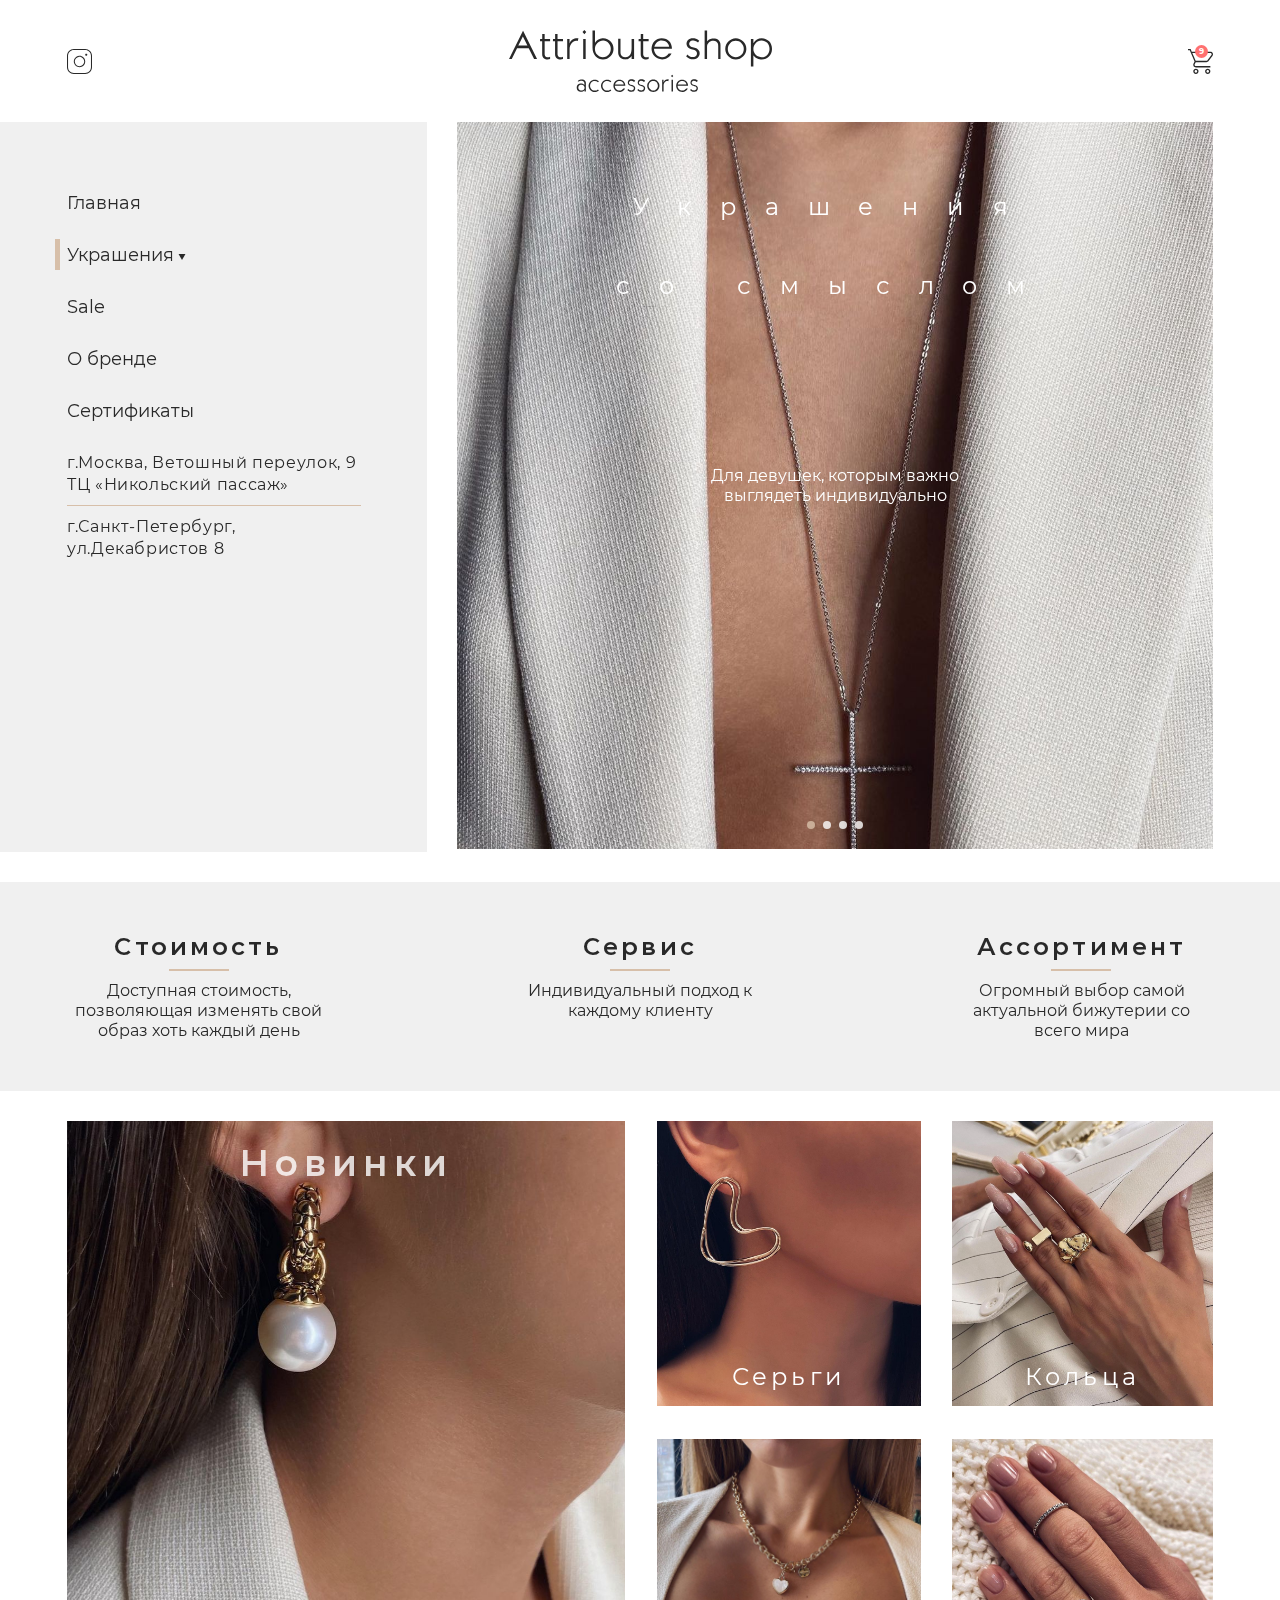
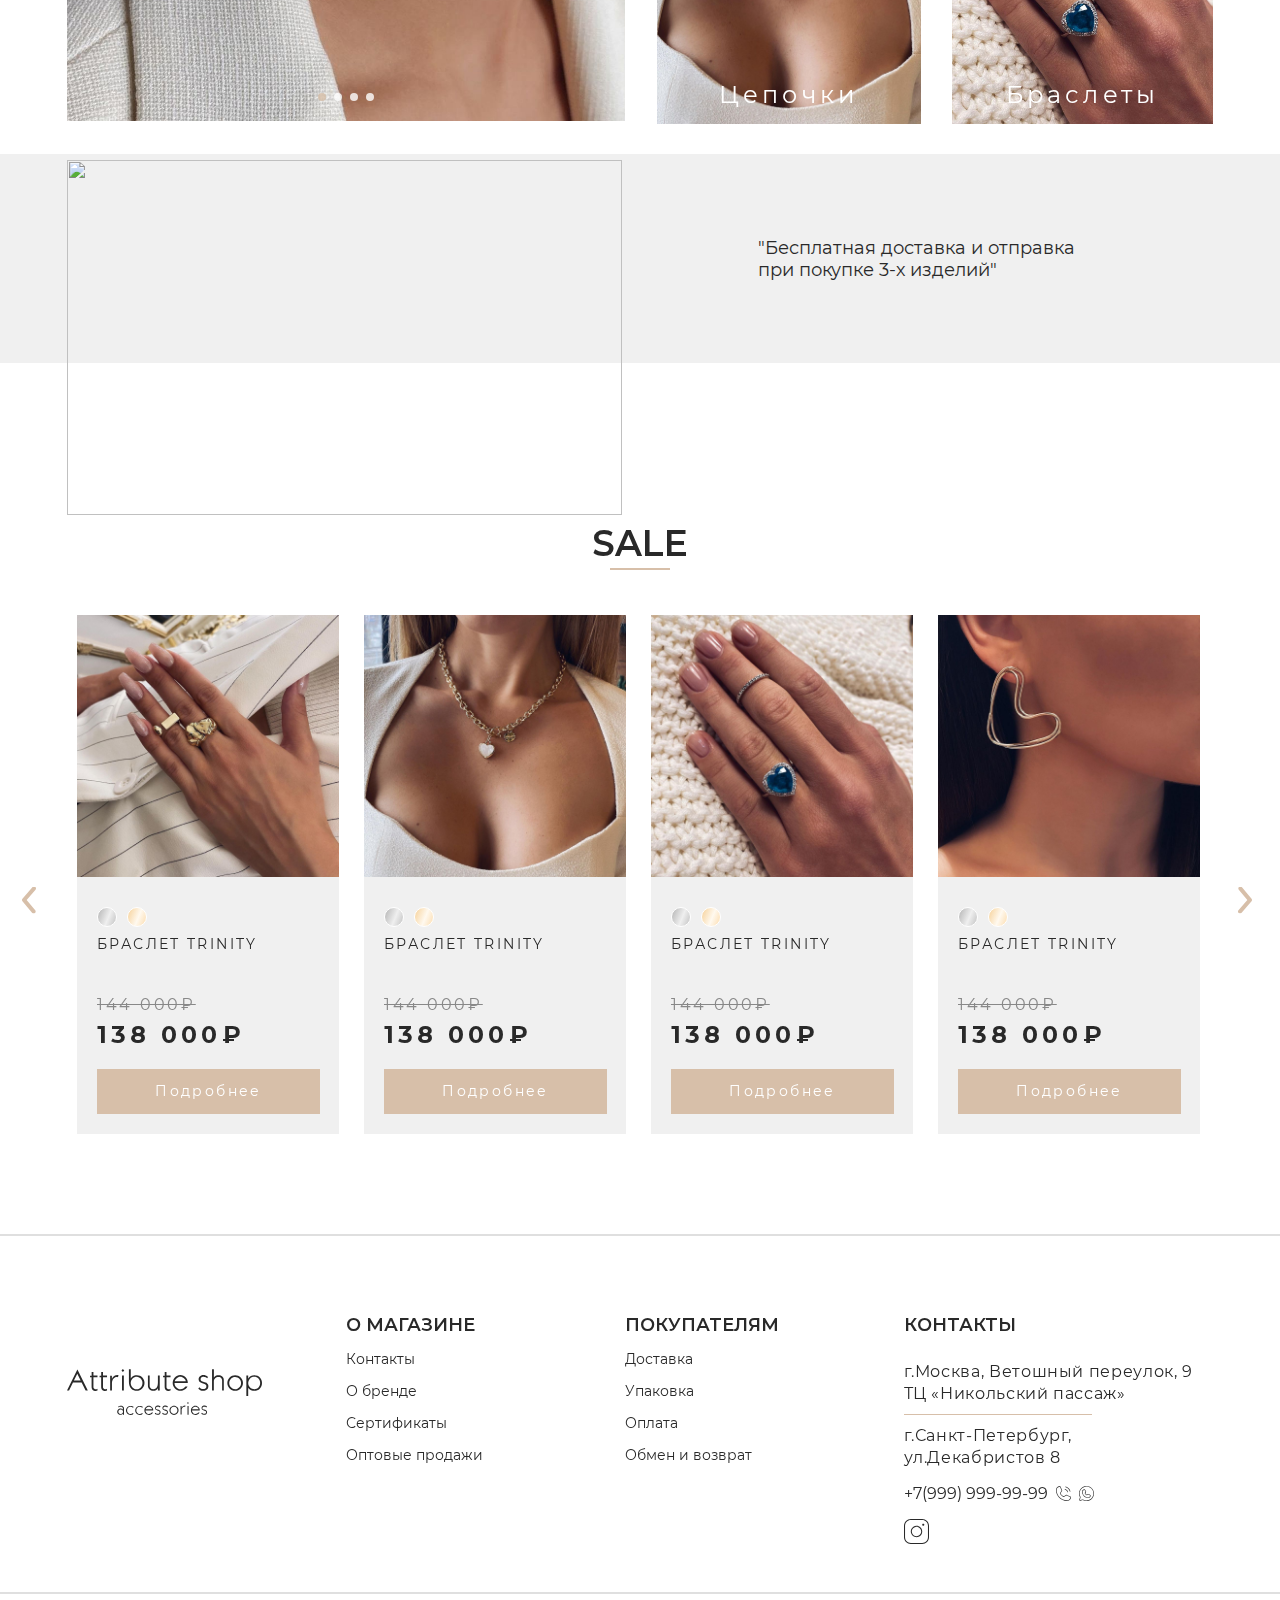
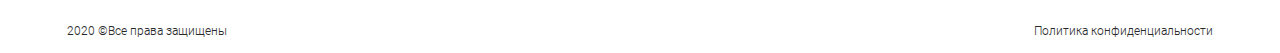
==== commit 01cf6cd7: "no showroom" ====
--- a/index.html
+++ b/index.html
@@ -66,7 +66,7 @@
         </li>
         <li><a href="#">Sale</a></li>
         <li><a href="#">О бренде</a></li>
-        <li><a href="#">Шоурумы</a></li>
+        <li><a href="#">Сертификаты</a></li>
       </ul>
       <div class="header_drop_addresses">
         <a class="header_drop_addresses_first" href="#">
@@ -139,7 +139,7 @@
                   </li>
   
                   <li>
-                    <a href="#">Шоурумы</a>
+                    <a href="#">Сертификаты</a>
                   </li>
   
                 </ul>
